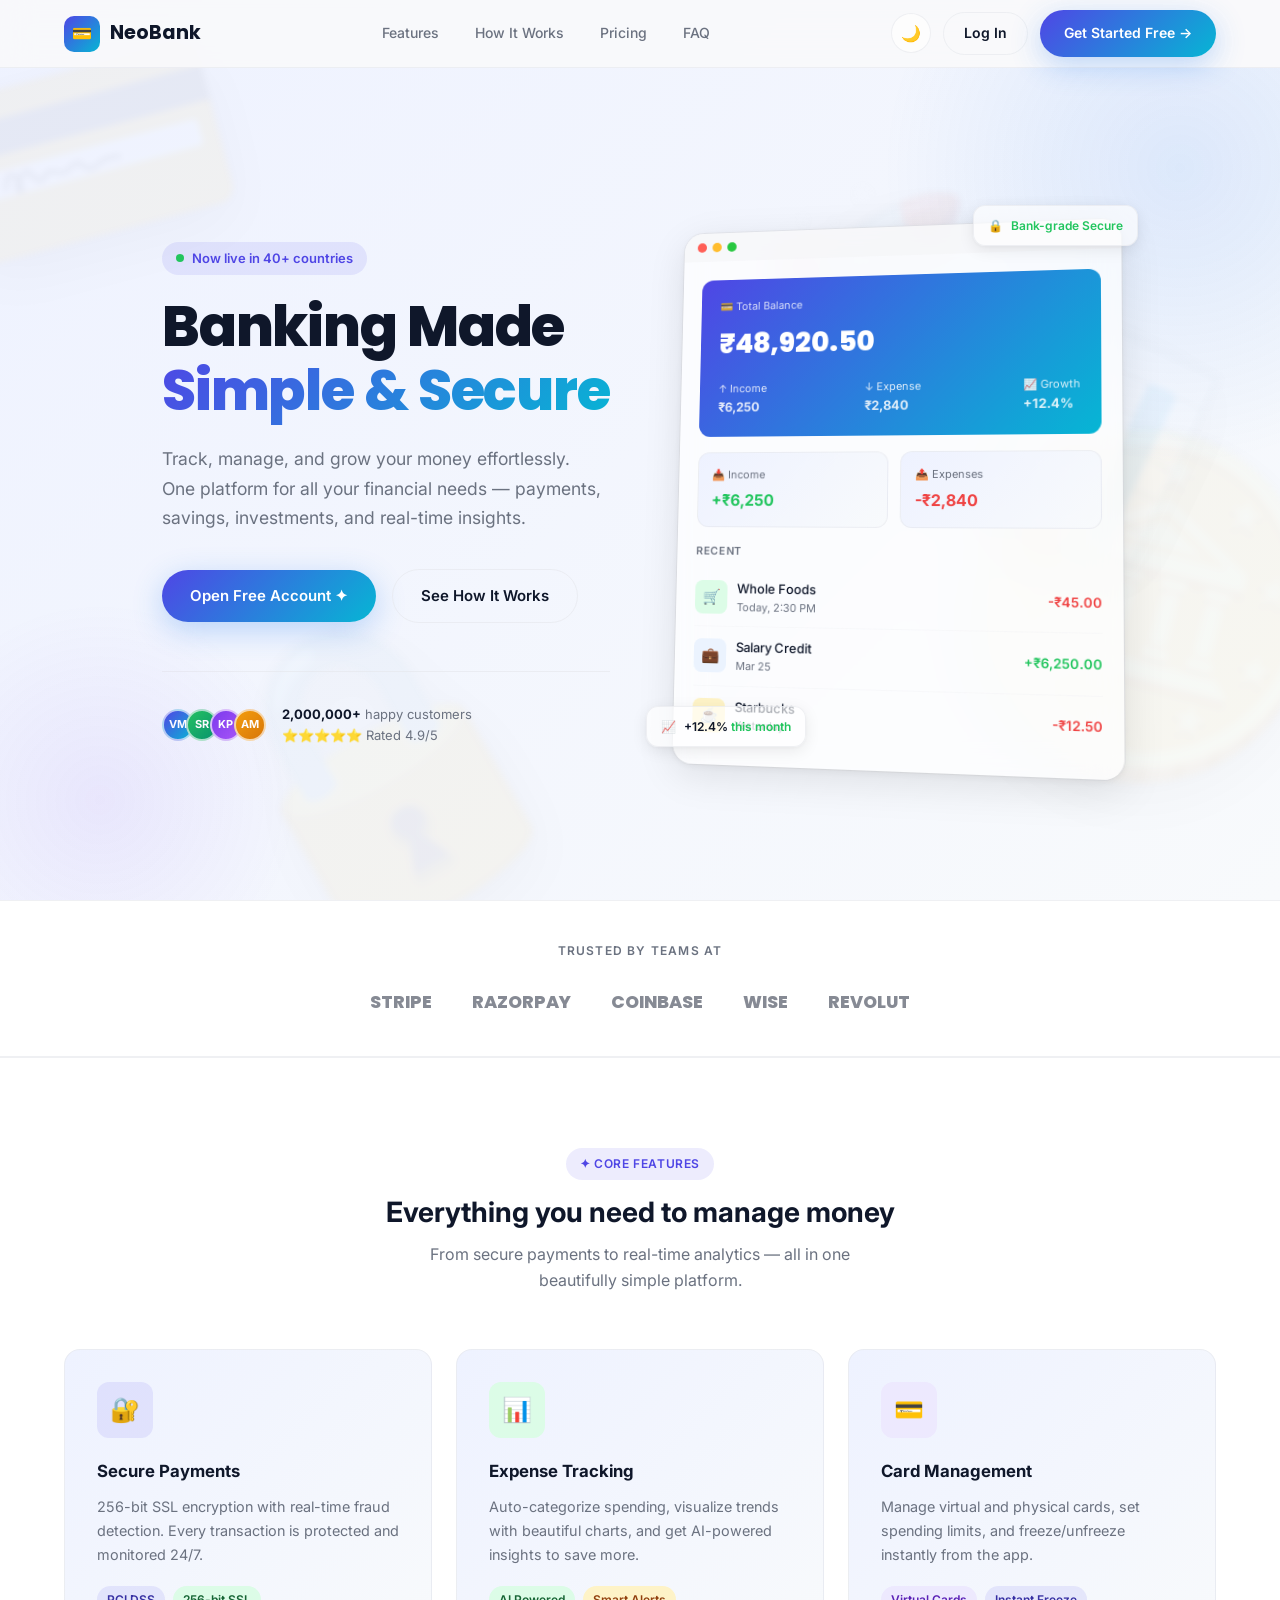
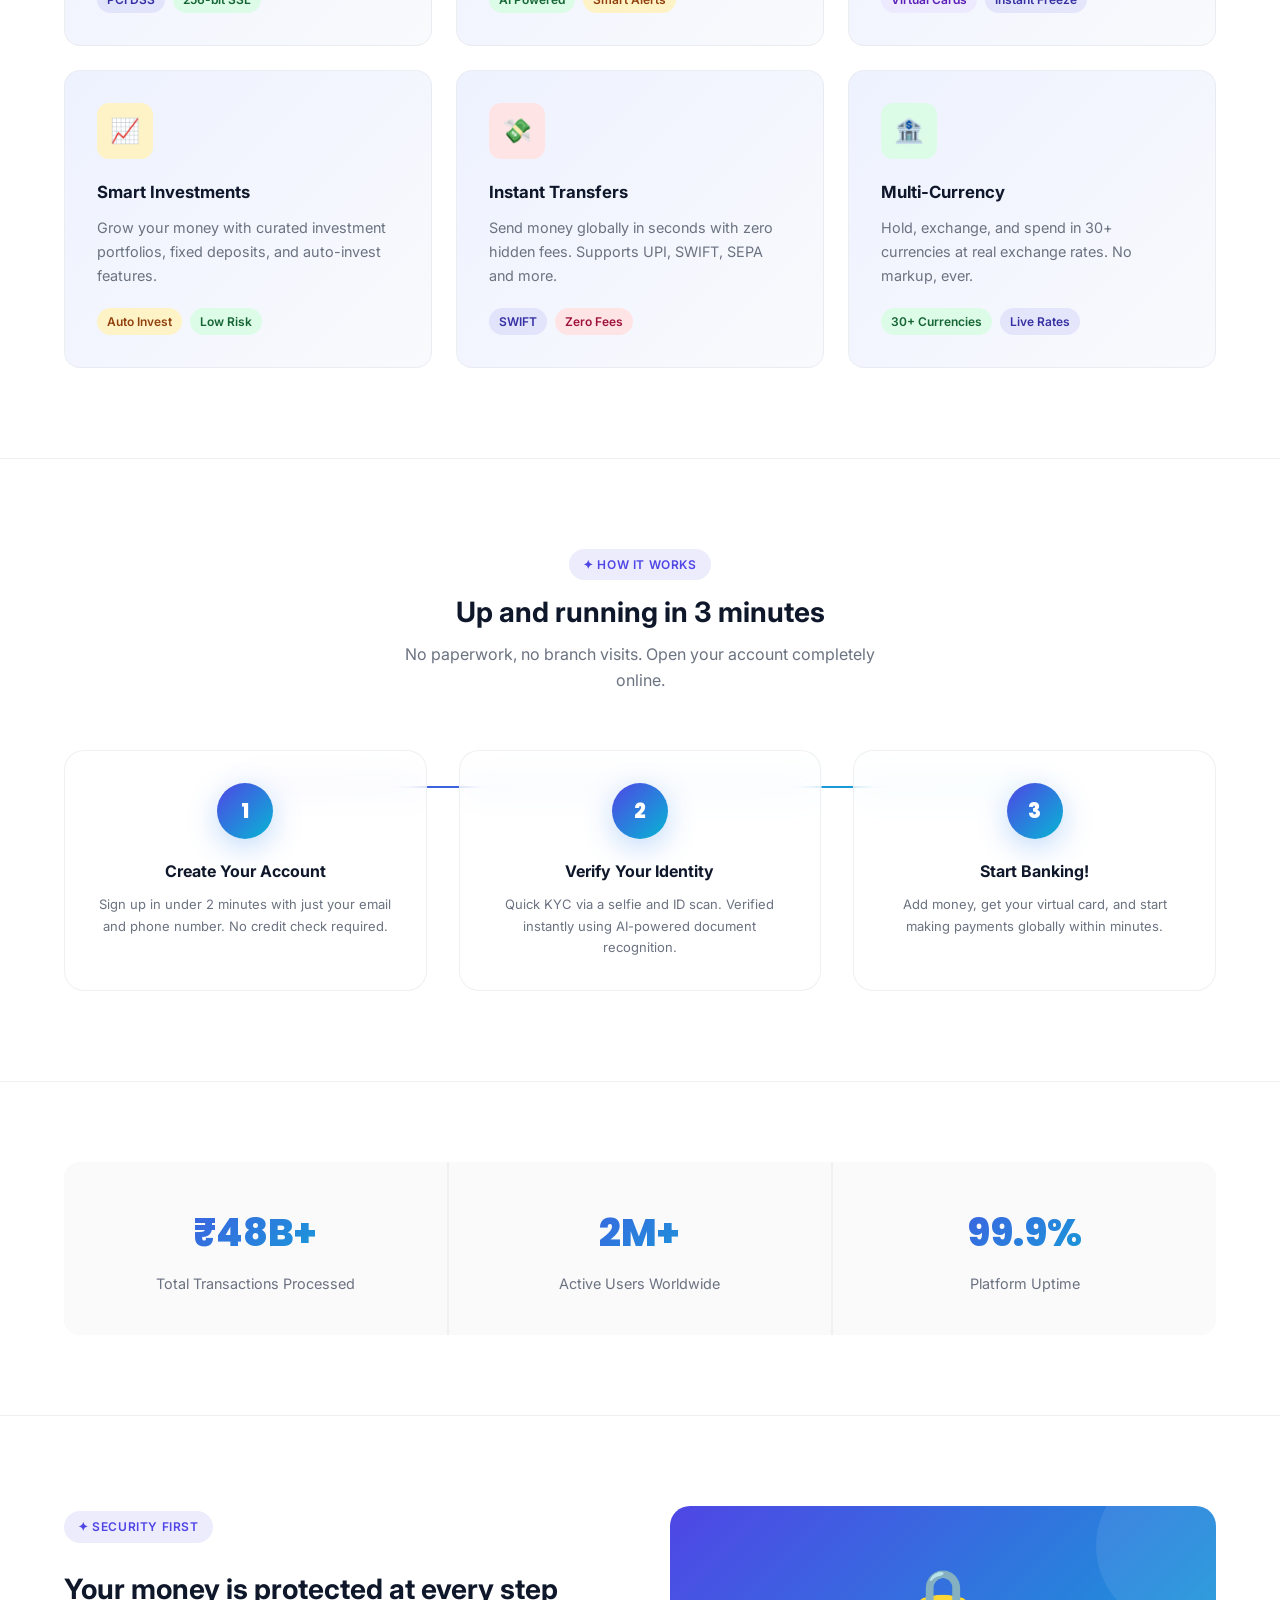
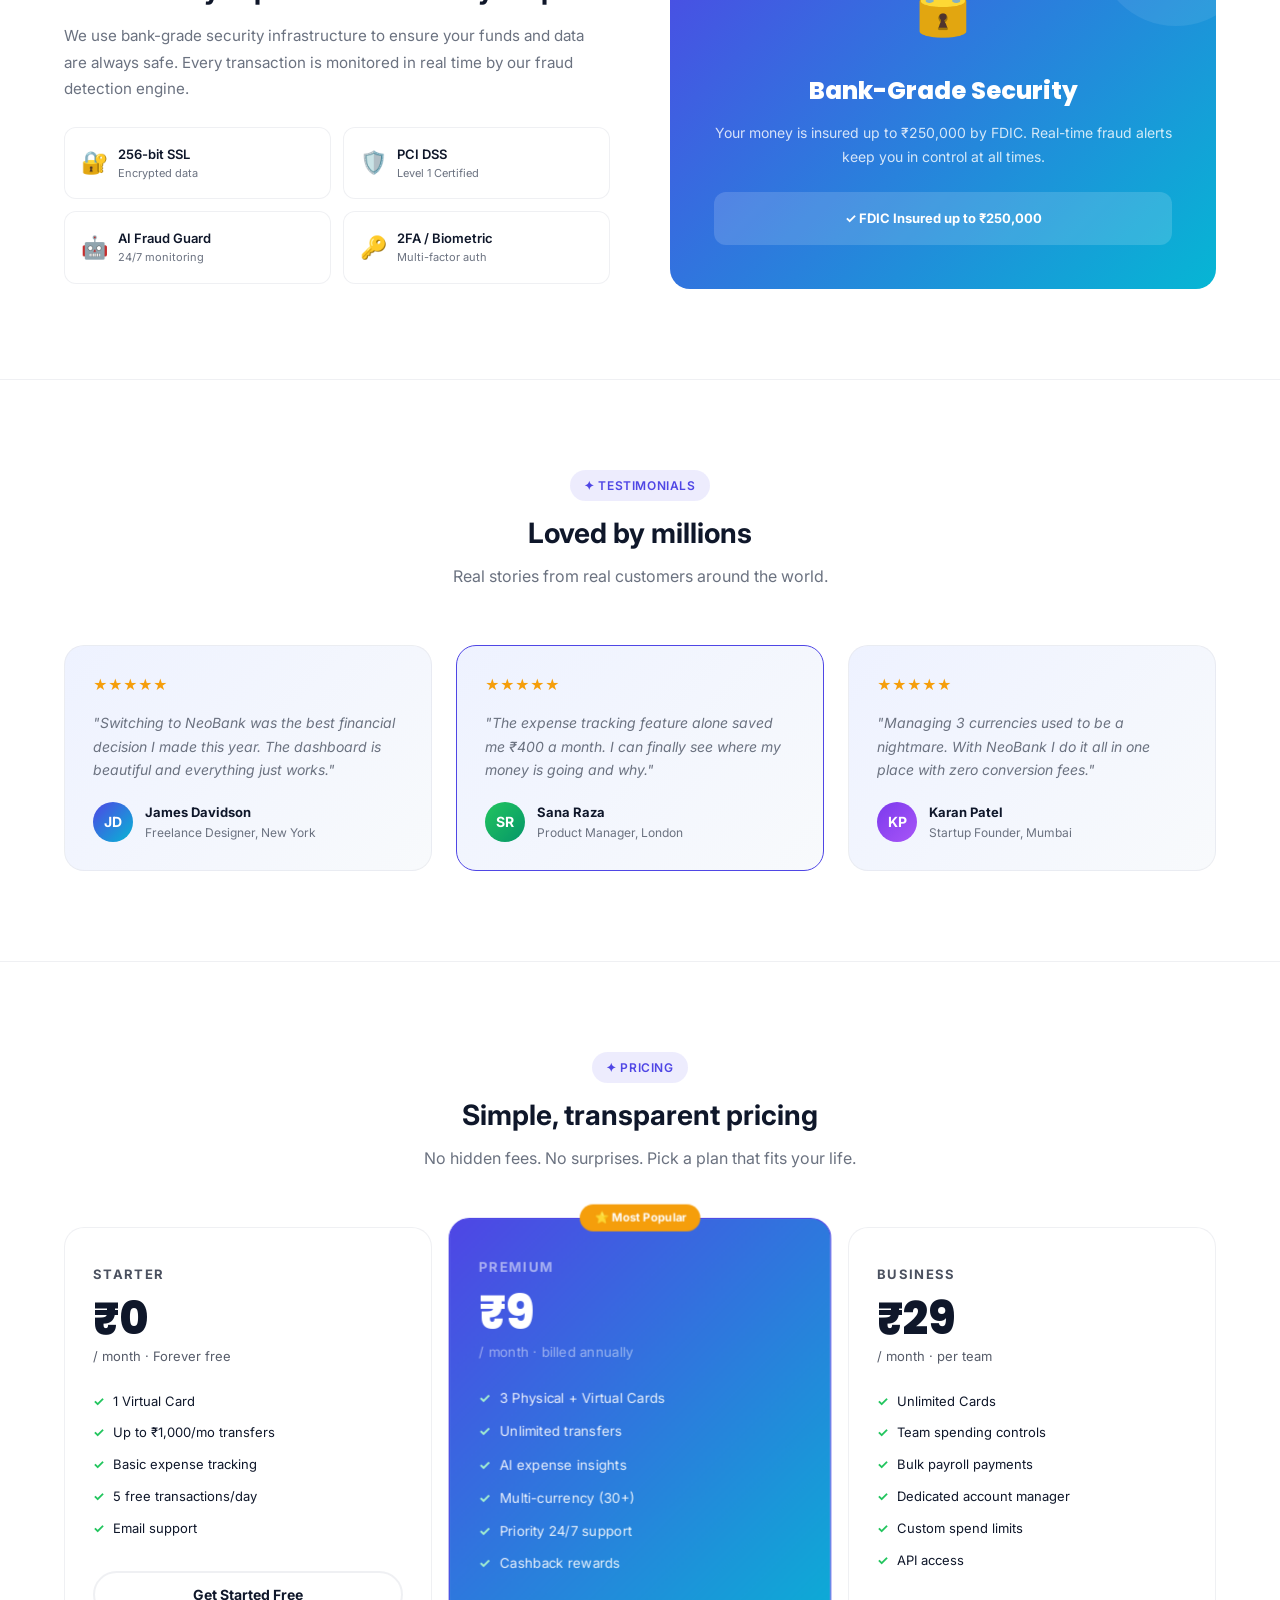
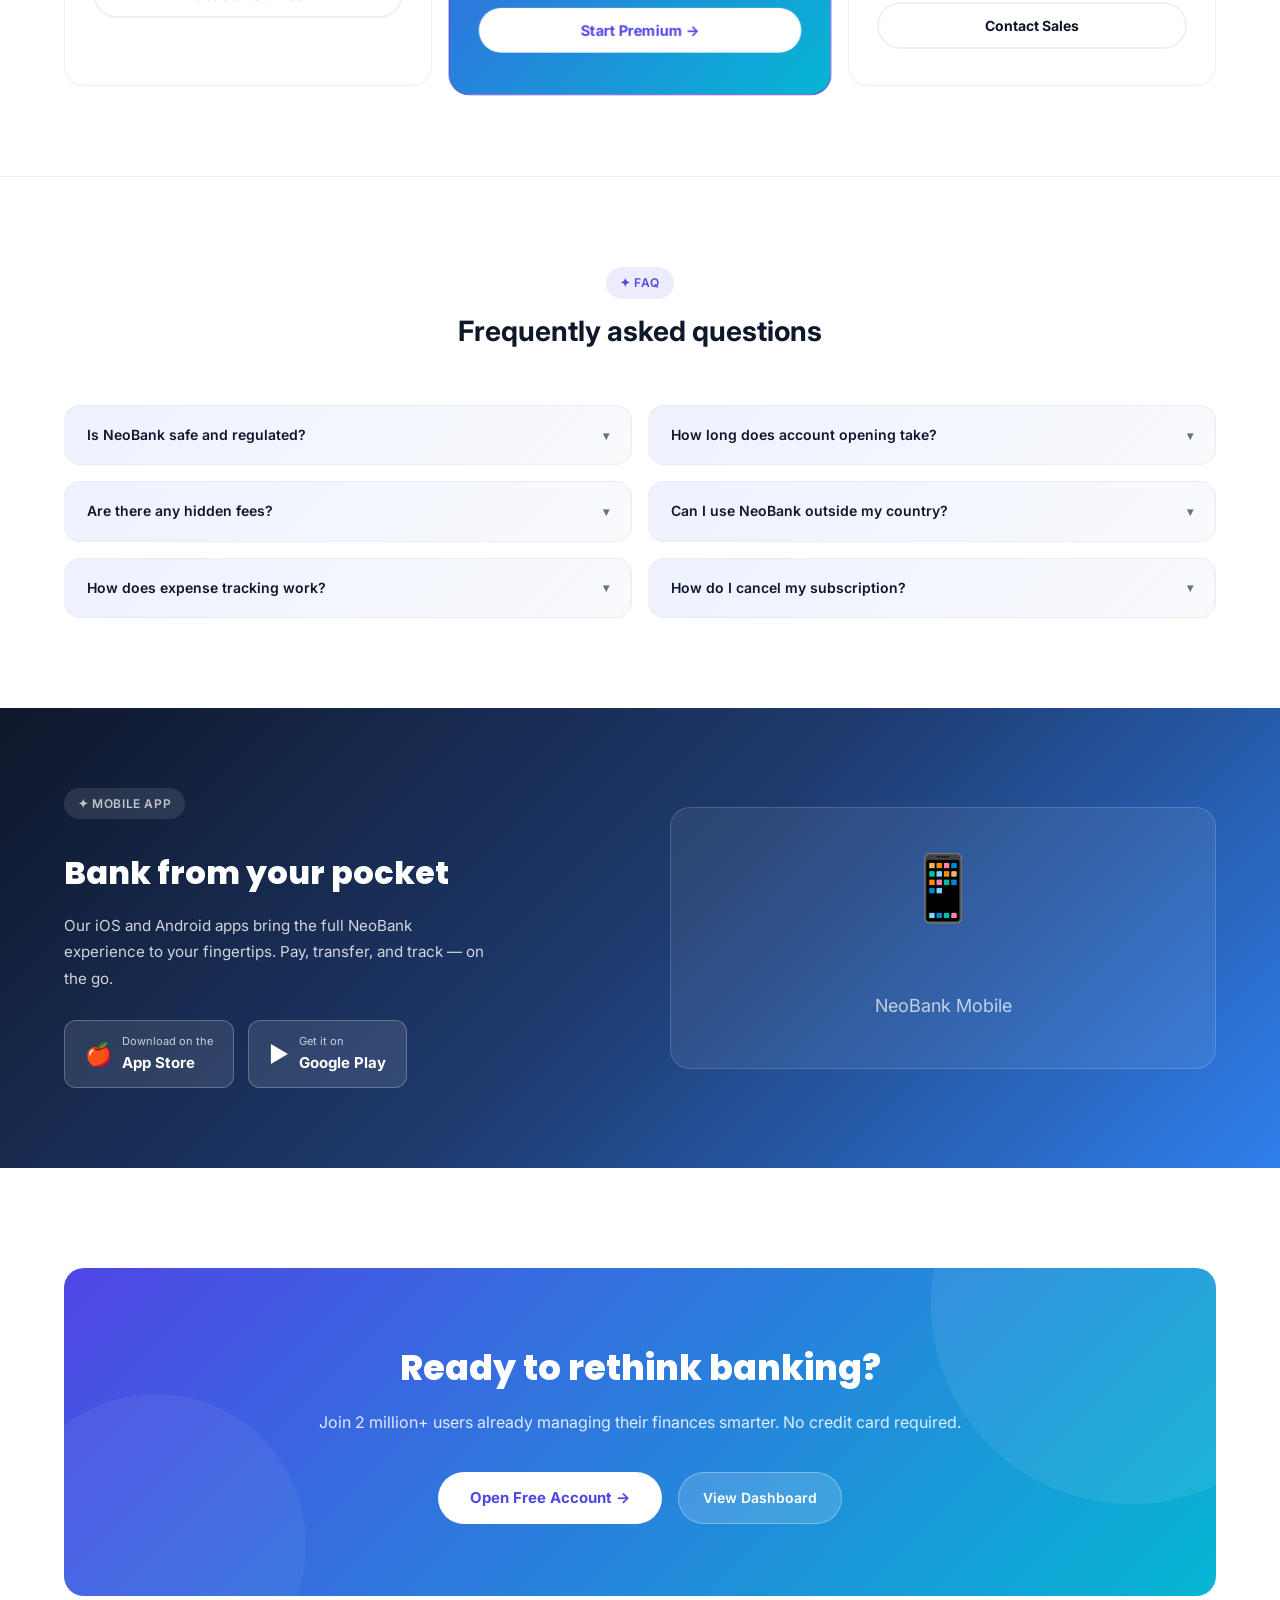
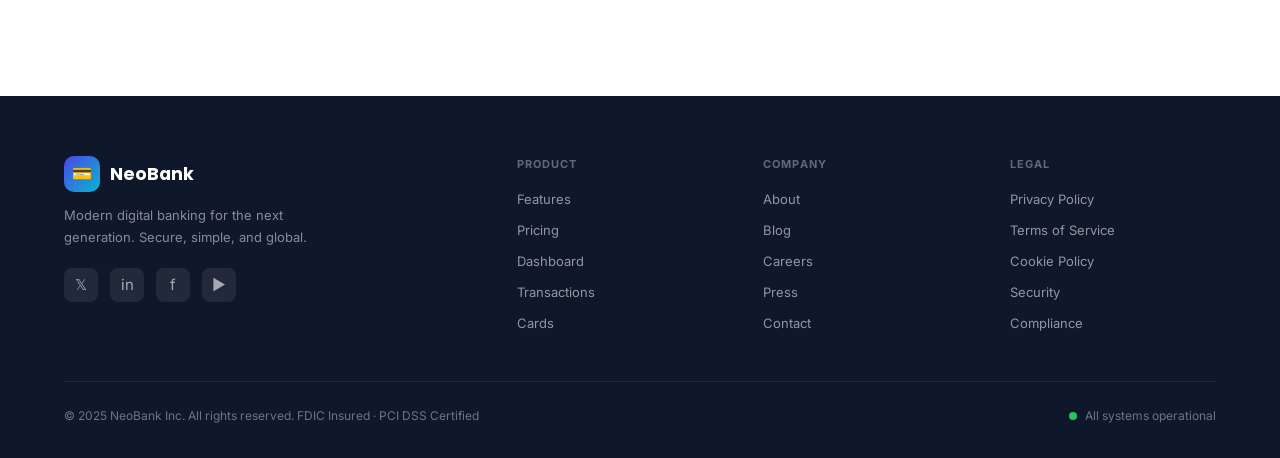
==== index.html @ b19ebed8 "feat: Apply GenZ fintech redesign with Indigo/Cyan theme, glassmorphism, background stickers, and Rs" ====
<!DOCTYPE html>
<html lang="en" data-theme="light">
<head>
  <meta charset="UTF-8"/>
  <meta name="viewport" content="width=device-width, initial-scale=1.0"/>
  <title>NeoBank – Banking Made Simple & Secure</title>
  <meta name="description" content="NeoBank is your modern digital banking platform. Track, manage, and grow your money effortlessly with bank-grade security."/>
  <link rel="stylesheet" href="style.css"/>
  <style>
    /* ===== LANDING-SPECIFIC EXTRAS ===== */

    /* How It Works */
    .how-section { padding: 90px 0; }
    .steps-grid {
      display: grid; grid-template-columns: repeat(3,1fr); gap: 32px;
      position: relative;
    }
    .steps-grid::before {
      content:''; position:absolute; top:36px; left:15%; right:15%;
      height:2px; background: linear-gradient(90deg,var(--primary),var(--purple));
      z-index:0;
    }
    .step-card {
      background:var(--bg-card); border:1.5px solid var(--border);
      border-radius:var(--radius-xl); padding:32px 28px; text-align:center;
      position:relative; z-index:1; transition:var(--transition);
    }
    .step-card:hover { transform:translateY(-6px); box-shadow:var(--shadow-lg); border-color:var(--primary); }
    .step-num {
      width:56px; height:56px; border-radius:50%;
      background:var(--gradient); color:#fff;
      font-family:'Poppins',sans-serif; font-size:1.3rem; font-weight:800;
      display:flex; align-items:center; justify-content:center;
      margin:0 auto 20px; box-shadow:var(--shadow-blue);
    }
    .step-title { font-size:1rem; font-weight:700; margin-bottom:10px; }
    .step-desc  { font-size:13px; color:var(--text-muted); line-height:1.65; }

    /* Testimonials */
    .testimonials { padding:90px 0; background:var(--bg-card); border-top:1px solid var(--border); border-bottom:1px solid var(--border); }
    .testi-grid { display:grid; grid-template-columns:repeat(3,1fr); gap:24px; }
    .testi-card {
      background:var(--bg); border:1.5px solid var(--border); border-radius:var(--radius-xl);
      padding:28px; transition:var(--transition);
    }
    .testi-card:hover { transform:translateY(-4px); box-shadow:var(--shadow-md); border-color:var(--primary); }
    .testi-stars { color:#F59E0B; font-size:14px; margin-bottom:14px; }
    .testi-quote { font-size:14px; line-height:1.7; color:var(--text-muted); margin-bottom:20px; font-style:italic; }
    .testi-author { display:flex; align-items:center; gap:12px; }
    .testi-name  { font-size:13px; font-weight:700; }
    .testi-role  { font-size:12px; color:var(--text-muted); }

    /* Pricing */
    .pricing-section { padding:90px 0; }
    .pricing-grid { display:grid; grid-template-columns:repeat(3,1fr); gap:24px; margin-top:48px; }
    .pricing-card {
      background:var(--bg-card); border:1.5px solid var(--border);
      border-radius:var(--radius-xl); padding:36px 28px;
      transition:var(--transition); position:relative;
    }
    .pricing-card:hover { transform:translateY(-4px); box-shadow:var(--shadow-lg); }
    .pricing-card.popular {
      border-color:var(--primary); background:var(--gradient);
      color:#fff; transform:scale(1.04);
    }
    .pricing-card.popular:hover { transform:scale(1.06) translateY(-4px); }
    .popular-tag {
      position:absolute; top:-14px; left:50%; transform:translateX(-50%);
      background:#F59E0B; color:#fff; font-size:11px; font-weight:700;
      padding:4px 14px; border-radius:99px; white-space:nowrap;
    }
    .plan-name  { font-size:13px; font-weight:700; text-transform:uppercase; letter-spacing:.1em; opacity:.75; margin-bottom:12px; }
    .plan-price {
      font-family:'Poppins',sans-serif; font-size:2.8rem; font-weight:800;
      line-height:1; margin-bottom:4px;
    }
    .plan-period { font-size:13px; opacity:.7; margin-bottom:24px; }
    .plan-features { list-style:none; margin-bottom:32px; display:flex; flex-direction:column; gap:11px; }
    .plan-features li { font-size:13px; display:flex; align-items:center; gap:9px; }
    .plan-features li::before { content:'✓'; font-weight:700; color:var(--green); }
    .pricing-card.popular .plan-features li::before { color:#A7F3D0; }
    .pricing-card.popular .plan-features li { color:rgba(255,255,255,.9); }
    .plan-btn { width:100%; padding:13px; border-radius:var(--radius-full); font-size:14px; font-weight:700; transition:var(--transition); }
    .plan-btn-outline { border:2px solid var(--border); color:var(--text); background:transparent; }
    .plan-btn-outline:hover { border-color:var(--primary); color:var(--primary); background:var(--primary-light); }
    .plan-btn-white { background:#fff; color:var(--primary); border:none; }
    .plan-btn-white:hover { background:#f0f7ff; transform:translateY(-1px); }

    /* FAQ */
    .faq-section { padding:90px 0; background:var(--bg-card); border-top:1px solid var(--border); }
    .faq-grid { display:grid; grid-template-columns:1fr 1fr; gap:16px; margin-top:48px; }
    .faq-item {
      background:var(--bg); border:1.5px solid var(--border);
      border-radius:var(--radius-lg); overflow:hidden; transition:var(--transition);
    }
    .faq-item:hover { border-color:var(--primary); }
    .faq-question {
      padding:18px 22px; font-size:14px; font-weight:600;
      display:flex; justify-content:space-between; align-items:center;
      cursor:pointer; user-select:none;
    }
    .faq-arrow { transition:transform .3s; font-size:12px; color:var(--text-muted); }
    .faq-answer { padding:0 22px; font-size:13px; color:var(--text-muted); line-height:1.7; max-height:0; overflow:hidden; transition:max-height .35s ease, padding .35s ease; }
    .faq-item.open .faq-answer { max-height:200px; padding:0 22px 18px; }
    .faq-item.open .faq-arrow { transform:rotate(180deg); color:var(--primary); }
    .faq-item.open .faq-question { color:var(--primary); }
    .faq-item.open { border-color:var(--primary); background:var(--primary-light); }

    /* Security section */
    .security-section { padding:90px 0; }
    .security-grid { display:grid; grid-template-columns:1fr 1fr; gap:60px; align-items:center; }
    .security-badges { display:grid; grid-template-columns:1fr 1fr; gap:12px; margin-top:24px; }
    .sec-badge {
      background:var(--bg-card); border:1.5px solid var(--border);
      border-radius:var(--radius-md); padding:16px; display:flex;
      align-items:center; gap:10px; transition:var(--transition);
    }
    .sec-badge:hover { border-color:var(--primary); box-shadow:var(--shadow-md); }
    .sec-badge-icon { font-size:22px; }
    .sec-badge-text { font-size:13px; font-weight:600; }
    .sec-badge-sub  { font-size:11px; color:var(--text-muted); }

    /* App download banner */
    .app-section {
      padding:80px 0;
      background:linear-gradient(135deg,#0F172A 0%,#1e3a6e 50%,#2F80ED 100%);
      color:#fff;
    }
    .app-inner { display:grid; grid-template-columns:1fr 1fr; gap:60px; align-items:center; }
    .app-store-btns { display:flex; gap:14px; margin-top:28px; flex-wrap:wrap; }
    .app-store-btn {
      display:flex; align-items:center; gap:10px;
      background:rgba(255,255,255,.1); border:1.5px solid rgba(255,255,255,.25);
      border-radius:var(--radius-md); padding:12px 20px;
      color:#fff; transition:var(--transition); cursor:pointer;
    }
    .app-store-btn:hover { background:rgba(255,255,255,.2); transform:translateY(-2px); }
    .app-store-btn-icon { font-size:22px; }
    .app-store-btn-text { font-size:11px; opacity:.75; }
    .app-store-btn-name { font-size:15px; font-weight:700; display:block; }
    .app-phone-mock {
      background:rgba(255,255,255,.07); border:1px solid rgba(255,255,255,.15);
      border-radius:var(--radius-xl); padding:28px; text-align:center;
      font-size:64px;
    }

    /* Footer */
    .footer {
      background:var(--bg-sidebar); padding:60px 0 32px;
    }
    .footer-grid { display:grid; grid-template-columns:2fr 1fr 1fr 1fr; gap:40px; margin-bottom:48px; }
    .footer-brand-desc { font-size:13px; color:rgba(255,255,255,.5); line-height:1.7; margin-top:12px; max-width:260px; }
    .footer-col-title { font-size:11px; text-transform:uppercase; letter-spacing:.1em; color:rgba(255,255,255,.35); font-weight:700; margin-bottom:16px; }
    .footer-links { display:flex; flex-direction:column; gap:10px; }
    .footer-link { font-size:13px; color:rgba(255,255,255,.55); transition:var(--transition); }
    .footer-link:hover { color:#fff; }
    .footer-bottom {
      display:flex; justify-content:space-between; align-items:center;
      padding-top:24px; border-top:1px solid rgba(255,255,255,.08);
      font-size:12px; color:rgba(255,255,255,.4); flex-wrap:wrap; gap:12px;
    }
    .footer-socials { display:flex; gap:12px; }
    .social-btn {
      width:34px; height:34px; border-radius:var(--radius-sm);
      background:rgba(255,255,255,.08); color:rgba(255,255,255,.6);
      display:flex; align-items:center; justify-content:center; font-size:15px;
      transition:var(--transition); cursor:pointer;
    }
    .social-btn:hover { background:rgba(255,255,255,.18); color:#fff; }
  </style>
</head>
<body>

  <!-- Background Enhancements -->
  <div class="bg-stickers">
    <div class="sticker sticker-1">💳</div>
    <div class="sticker sticker-2">🪙</div>
    <div class="sticker sticker-3">📊</div>
    <div class="sticker sticker-4">🔒</div>
    <div class="sticker sticker-5">🚀</div>
  </div>


<!-- ===== NAVBAR ===== -->
<nav class="navbar" id="navbar">
  <div class="container navbar-inner">
    <a href="index.html" class="navbar-logo">
      <div class="logo-icon">💳</div>
      <div>NeoBank</div>
    </a>
    <div class="navbar-links">
      <a href="#features"     class="navbar-link">Features</a>
      <a href="#how-it-works" class="navbar-link">How It Works</a>
      <a href="#pricing"      class="navbar-link">Pricing</a>
      <a href="#faq"          class="navbar-link">FAQ</a>
    </div>
    <div class="navbar-actions">
      <button class="theme-toggle" id="themeToggle" aria-label="Toggle dark mode">🌙</button>
      <a href="dashboard.html" class="btn btn-outline" style="border-radius:var(--radius-full);font-size:14px;padding:9px 20px;">Log In</a>
      <a href="dashboard.html" class="btn btn-primary">Get Started Free →</a>
    </div>
  </div>
</nav>

<main class="landing-main">

  <!-- ===== HERO ===== -->
  <section class="hero">
    <div class="container">
      <div class="hero-grid">
        <div class="hero-content animate-in">
          <div class="hero-eyebrow"><span class="live-dot"></span>Now live in 40+ countries</div>
          <h1 class="heading-xl hero-title">
            Banking Made<br><span class="gradient-text">Simple & Secure</span>
          </h1>
          <p class="hero-sub">Track, manage, and grow your money effortlessly. One platform for all your financial needs — payments, savings, investments, and real-time insights.</p>
          <div class="hero-actions">
            <a href="dashboard.html" class="btn btn-primary" style="font-size:15px;padding:14px 28px;">Open Free Account ✦</a>
            <a href="#how-it-works" class="btn btn-outline" style="font-size:15px;padding:14px 28px;">See How It Works</a>
          </div>
          <div class="hero-trust">
            <div class="hero-trust-avatars">
              <div class="avatar">VM</div>
              <div class="avatar" style="background:linear-gradient(135deg,#22C55E,#059669)">SR</div>
              <div class="avatar" style="background:linear-gradient(135deg,#7C3AED,#A855F7)">KP</div>
              <div class="avatar" style="background:linear-gradient(135deg,#F59E0B,#D97706)">AM</div>
            </div>
            <div class="hero-trust-text">
              <strong>2,000,000+</strong> happy customers<br>⭐⭐⭐⭐⭐ Rated 4.9/5
            </div>
          </div>
        </div>

        <div class="hero-mockup animate-in-delay-1">
          <div class="mockup-window">
            <div class="mockup-topbar">
              <div class="mockup-dot" style="background:#FF5F57"></div>
              <div class="mockup-dot" style="background:#FFBD2E"></div>
              <div class="mockup-dot" style="background:#28C840"></div>
            </div>
            <div class="mockup-body">
              <div class="mini-balance-card">
                <div class="mini-balance-label">💳 Total Balance</div>
                <div class="mini-balance-amount">₹48,920.50</div>
                <div class="mini-balance-row">
                  <div class="mini-balance-stat">↑ Income<br><strong>₹6,250</strong></div>
                  <div class="mini-balance-stat">↓ Expense<br><strong>₹2,840</strong></div>
                  <div class="mini-balance-stat">📈 Growth<br><strong>+12.4%</strong></div>
                </div>
              </div>
              <div class="mini-stats">
                <div class="mini-stat-card"><div class="mini-stat-label">📥 Income</div><div class="mini-stat-value green">+₹6,250</div></div>
                <div class="mini-stat-card"><div class="mini-stat-label">📤 Expenses</div><div class="mini-stat-value red">-₹2,840</div></div>
              </div>
              <div style="font-size:11px;font-weight:600;color:var(--text-muted);margin-bottom:8px;text-transform:uppercase;letter-spacing:.06em">Recent</div>
              <div class="mini-txn">
                <div class="mini-txn-left"><div class="mini-txn-icon" style="background:#DCFCE7">🛒</div><div><div class="mini-txn-name">Whole Foods</div><div class="mini-txn-date">Today, 2:30 PM</div></div></div>
                <div class="mini-txn-amount" style="color:var(--red)">-₹45.00</div>
              </div>
              <div class="mini-txn">
                <div class="mini-txn-left"><div class="mini-txn-icon" style="background:#EBF3FE">💼</div><div><div class="mini-txn-name">Salary Credit</div><div class="mini-txn-date">Mar 25</div></div></div>
                <div class="mini-txn-amount" style="color:var(--green)">+₹6,250.00</div>
              </div>
              <div class="mini-txn">
                <div class="mini-txn-left"><div class="mini-txn-icon" style="background:#FEF3C7">☕</div><div><div class="mini-txn-name">Starbucks</div><div class="mini-txn-date">Yesterday</div></div></div>
                <div class="mini-txn-amount" style="color:var(--red)">-₹12.50</div>
              </div>
            </div>
          </div>
          <div style="position:absolute;top:-16px;right:-20px;background:var(--bg-card);border-radius:12px;padding:10px 14px;box-shadow:var(--shadow-md);border:1px solid var(--border);font-size:12px;font-weight:600;display:flex;align-items:center;gap:8px;animation:fadeInUp .5s .4s ease both;opacity:0">🔒 <span style="color:var(--green)">Bank-grade Secure</span></div>
          <div style="position:absolute;bottom:20px;left:-24px;background:var(--bg-card);border-radius:12px;padding:10px 14px;box-shadow:var(--shadow-md);border:1px solid var(--border);font-size:12px;font-weight:600;display:flex;align-items:center;gap:8px;animation:fadeInUp .5s .6s ease both;opacity:0">📈 <span>+12.4% <span style="color:var(--green)">this month</span></span></div>
        </div>
      </div>
    </div>
  </section>

  <!-- ===== LOGOS / TRUSTED BY ===== -->
  <section style="padding:40px 0;border-top:1px solid var(--border);border-bottom:1px solid var(--border);background:var(--bg-card)">
    <div class="container">
      <p style="text-align:center;font-size:12px;text-transform:uppercase;letter-spacing:.1em;color:var(--text-muted);font-weight:600;margin-bottom:28px">Trusted by teams at</p>
      <div style="display:flex;justify-content:center;align-items:center;gap:40px;flex-wrap:wrap;opacity:.5">
        <div style="font-family:'Poppins',sans-serif;font-weight:800;font-size:1.1rem">STRIPE</div>
        <div style="font-family:'Poppins',sans-serif;font-weight:800;font-size:1.1rem">RAZORPAY</div>
        <div style="font-family:'Poppins',sans-serif;font-weight:800;font-size:1.1rem">COINBASE</div>
        <div style="font-family:'Poppins',sans-serif;font-weight:800;font-size:1.1rem">WISE</div>
        <div style="font-family:'Poppins',sans-serif;font-weight:800;font-size:1.1rem">REVOLUT</div>
      </div>
    </div>
  </section>

  <!-- ===== FEATURES ===== -->
  <section class="features" id="features">
    <div class="container">
      <div class="section-header">
        <div class="section-tag">✦ Core Features</div>
        <h2 class="heading-lg section-title">Everything you need to manage money</h2>
        <p class="section-sub">From secure payments to real-time analytics — all in one beautifully simple platform.</p>
      </div>
      <div class="features-grid">
        <div class="feature-card">
          <div class="feature-icon" style="background:var(--primary-light)">🔐</div>
          <h3 class="feature-title">Secure Payments</h3>
          <p class="feature-desc">256-bit SSL encryption with real-time fraud detection. Every transaction is protected and monitored 24/7.</p>
          <div style="margin-top:20px;display:flex;gap:8px"><span class="badge badge-blue">PCI DSS</span><span class="badge badge-green">256-bit SSL</span></div>
        </div>
        <div class="feature-card">
          <div class="feature-icon" style="background:#DCFCE7">📊</div>
          <h3 class="feature-title">Expense Tracking</h3>
          <p class="feature-desc">Auto-categorize spending, visualize trends with beautiful charts, and get AI-powered insights to save more.</p>
          <div style="margin-top:20px;display:flex;gap:8px"><span class="badge badge-green">AI Powered</span><span class="badge" style="background:#FEF3C7;color:#92400E">Smart Alerts</span></div>
        </div>
        <div class="feature-card">
          <div class="feature-icon" style="background:#EDE9FE">💳</div>
          <h3 class="feature-title">Card Management</h3>
          <p class="feature-desc">Manage virtual and physical cards, set spending limits, and freeze/unfreeze instantly from the app.</p>
          <div style="margin-top:20px;display:flex;gap:8px"><span class="badge" style="background:#EDE9FE;color:#5B21B6">Virtual Cards</span><span class="badge badge-blue">Instant Freeze</span></div>
        </div>
        <div class="feature-card">
          <div class="feature-icon" style="background:#FEF3C7">📈</div>
          <h3 class="feature-title">Smart Investments</h3>
          <p class="feature-desc">Grow your money with curated investment portfolios, fixed deposits, and auto-invest features.</p>
          <div style="margin-top:20px;display:flex;gap:8px"><span class="badge" style="background:#FEF3C7;color:#92400E">Auto Invest</span><span class="badge badge-green">Low Risk</span></div>
        </div>
        <div class="feature-card">
          <div class="feature-icon" style="background:#FFE4E6">💸</div>
          <h3 class="feature-title">Instant Transfers</h3>
          <p class="feature-desc">Send money globally in seconds with zero hidden fees. Supports UPI, SWIFT, SEPA and more.</p>
          <div style="margin-top:20px;display:flex;gap:8px"><span class="badge badge-blue">SWIFT</span><span class="badge" style="background:#FFE4E6;color:#9F1239">Zero Fees</span></div>
        </div>
        <div class="feature-card">
          <div class="feature-icon" style="background:#DCFCE7">🏦</div>
          <h3 class="feature-title">Multi-Currency</h3>
          <p class="feature-desc">Hold, exchange, and spend in 30+ currencies at real exchange rates. No markup, ever.</p>
          <div style="margin-top:20px;display:flex;gap:8px"><span class="badge badge-green">30+ Currencies</span><span class="badge badge-blue">Live Rates</span></div>
        </div>
      </div>
    </div>
  </section>

  <!-- ===== HOW IT WORKS ===== -->
  <section class="how-section" id="how-it-works">
    <div class="container">
      <div class="section-header">
        <div class="section-tag">✦ How It Works</div>
        <h2 class="heading-lg section-title">Up and running in 3 minutes</h2>
        <p class="section-sub">No paperwork, no branch visits. Open your account completely online.</p>
      </div>
      <div class="steps-grid">
        <div class="step-card">
          <div class="step-num">1</div>
          <div class="step-title">Create Your Account</div>
          <p class="step-desc">Sign up in under 2 minutes with just your email and phone number. No credit check required.</p>
        </div>
        <div class="step-card">
          <div class="step-num">2</div>
          <div class="step-title">Verify Your Identity</div>
          <p class="step-desc">Quick KYC via a selfie and ID scan. Verified instantly using AI-powered document recognition.</p>
        </div>
        <div class="step-card">
          <div class="step-num">3</div>
          <div class="step-title">Start Banking!</div>
          <p class="step-desc">Add money, get your virtual card, and start making payments globally within minutes.</p>
        </div>
      </div>
    </div>
  </section>

  <!-- ===== STATS ===== -->
  <section class="stats-section" id="stats" style="background:var(--bg-card);padding:80px 0;border-top:1px solid var(--border);border-bottom:1px solid var(--border)">
    <div class="container">
      <div class="stats-grid">
        <div class="stat-item"><div class="stat-value gradient-text">₹48B+</div><div class="stat-label">Total Transactions Processed</div></div>
        <div class="stat-item"><div class="stat-value gradient-text">2M+</div><div class="stat-label">Active Users Worldwide</div></div>
        <div class="stat-item"><div class="stat-value gradient-text">99.9%</div><div class="stat-label">Platform Uptime</div></div>
      </div>
    </div>
  </section>

  <!-- ===== SECURITY ===== -->
  <section class="security-section">
    <div class="container">
      <div class="security-grid">
        <div>
          <div class="section-tag">✦ Security First</div>
          <h2 class="heading-lg" style="margin-top:14px;margin-bottom:16px">Your money is protected at every step</h2>
          <p style="color:var(--text-muted);font-size:.95rem;line-height:1.75;margin-bottom:8px">We use bank-grade security infrastructure to ensure your funds and data are always safe. Every transaction is monitored in real time by our fraud detection engine.</p>
          <div class="security-badges">
            <div class="sec-badge"><div class="sec-badge-icon">🔐</div><div><div class="sec-badge-text">256-bit SSL</div><div class="sec-badge-sub">Encrypted data</div></div></div>
            <div class="sec-badge"><div class="sec-badge-icon">🛡️</div><div><div class="sec-badge-text">PCI DSS</div><div class="sec-badge-sub">Level 1 Certified</div></div></div>
            <div class="sec-badge"><div class="sec-badge-icon">🤖</div><div><div class="sec-badge-text">AI Fraud Guard</div><div class="sec-badge-sub">24/7 monitoring</div></div></div>
            <div class="sec-badge"><div class="sec-badge-icon">🔑</div><div><div class="sec-badge-text">2FA / Biometric</div><div class="sec-badge-sub">Multi-factor auth</div></div></div>
          </div>
        </div>
        <div style="background:var(--gradient);border-radius:var(--radius-xl);padding:44px;color:#fff;text-align:center;position:relative;overflow:hidden">
          <div style="position:absolute;top:-40px;right:-40px;width:160px;height:160px;background:rgba(255,255,255,.08);border-radius:50%"></div>
          <div style="font-size:64px;margin-bottom:20px">🔒</div>
          <div style="font-family:'Poppins',sans-serif;font-size:1.5rem;font-weight:800;margin-bottom:10px">Bank-Grade Security</div>
          <p style="opacity:.8;font-size:14px;line-height:1.7">Your money is insured up to ₹250,000 by FDIC. Real-time fraud alerts keep you in control at all times.</p>
          <div style="margin-top:24px;background:rgba(255,255,255,.15);border-radius:var(--radius-md);padding:16px;font-size:13px">
            <strong>✓ FDIC Insured up to ₹250,000</strong>
          </div>
        </div>
      </div>
    </div>
  </section>

  <!-- ===== TESTIMONIALS ===== -->
  <section class="testimonials">
    <div class="container">
      <div class="section-header">
        <div class="section-tag">✦ Testimonials</div>
        <h2 class="heading-lg section-title">Loved by millions</h2>
        <p class="section-sub">Real stories from real customers around the world.</p>
      </div>
      <div class="testi-grid">
        <div class="testi-card">
          <div class="testi-stars">★★★★★</div>
          <p class="testi-quote">"Switching to NeoBank was the best financial decision I made this year. The dashboard is beautiful and everything just works."</p>
          <div class="testi-author">
            <div class="avatar" style="width:40px;height:40px">JD</div>
            <div><div class="testi-name">James Davidson</div><div class="testi-role">Freelance Designer, New York</div></div>
          </div>
        </div>
        <div class="testi-card" style="border-color:var(--primary)">
          <div class="testi-stars">★★★★★</div>
          <p class="testi-quote">"The expense tracking feature alone saved me ₹400 a month. I can finally see where my money is going and why."</p>
          <div class="testi-author">
            <div class="avatar" style="width:40px;height:40px;background:linear-gradient(135deg,#22C55E,#059669)">SR</div>
            <div><div class="testi-name">Sana Raza</div><div class="testi-role">Product Manager, London</div></div>
          </div>
        </div>
        <div class="testi-card">
          <div class="testi-stars">★★★★★</div>
          <p class="testi-quote">"Managing 3 currencies used to be a nightmare. With NeoBank I do it all in one place with zero conversion fees."</p>
          <div class="testi-author">
            <div class="avatar" style="width:40px;height:40px;background:linear-gradient(135deg,#7C3AED,#A855F7)">KP</div>
            <div><div class="testi-name">Karan Patel</div><div class="testi-role">Startup Founder, Mumbai</div></div>
          </div>
        </div>
      </div>
    </div>
  </section>

  <!-- ===== PRICING ===== -->
  <section class="pricing-section" id="pricing">
    <div class="container">
      <div class="section-header">
        <div class="section-tag">✦ Pricing</div>
        <h2 class="heading-lg section-title">Simple, transparent pricing</h2>
        <p class="section-sub">No hidden fees. No surprises. Pick a plan that fits your life.</p>
      </div>
      <div class="pricing-grid">
        <!-- Free -->
        <div class="pricing-card">
          <div class="plan-name">Starter</div>
          <div class="plan-price">₹0</div>
          <div class="plan-period">/ month · Forever free</div>
          <ul class="plan-features">
            <li>1 Virtual Card</li>
            <li>Up to ₹1,000/mo transfers</li>
            <li>Basic expense tracking</li>
            <li>5 free transactions/day</li>
            <li>Email support</li>
          </ul>
          <button class="plan-btn plan-btn-outline" onclick="location.href='dashboard.html'">Get Started Free</button>
        </div>
        <!-- Popular -->
        <div class="pricing-card popular">
          <div class="popular-tag">⭐ Most Popular</div>
          <div class="plan-name" style="color:rgba(255,255,255,.7)">Premium</div>
          <div class="plan-price">₹9</div>
          <div class="plan-period" style="color:rgba(255,255,255,.7)">/ month · billed annually</div>
          <ul class="plan-features">
            <li>3 Physical + Virtual Cards</li>
            <li>Unlimited transfers</li>
            <li>AI expense insights</li>
            <li>Multi-currency (30+)</li>
            <li>Priority 24/7 support</li>
            <li>Cashback rewards</li>
          </ul>
          <button class="plan-btn plan-btn-white" onclick="location.href='dashboard.html'">Start Premium →</button>
        </div>
        <!-- Business -->
        <div class="pricing-card">
          <div class="plan-name">Business</div>
          <div class="plan-price">₹29</div>
          <div class="plan-period">/ month · per team</div>
          <ul class="plan-features">
            <li>Unlimited Cards</li>
            <li>Team spending controls</li>
            <li>Bulk payroll payments</li>
            <li>Dedicated account manager</li>
            <li>Custom spend limits</li>
            <li>API access</li>
          </ul>
          <button class="plan-btn plan-btn-outline" onclick="location.href='dashboard.html'">Contact Sales</button>
        </div>
      </div>
    </div>
  </section>

  <!-- ===== FAQ ===== -->
  <section class="faq-section" id="faq">
    <div class="container">
      <div class="section-header">
        <div class="section-tag">✦ FAQ</div>
        <h2 class="heading-lg section-title">Frequently asked questions</h2>
      </div>
      <div class="faq-grid">
        <div class="faq-item">
          <div class="faq-question">Is NeoBank safe and regulated? <span class="faq-arrow">▾</span></div>
          <div class="faq-answer">Yes. NeoBank is FDIC insured up to ₹250,000, PCI DSS Level 1 certified, and regulated by financial authorities in all operating countries.</div>
        </div>
        <div class="faq-item">
          <div class="faq-question">How long does account opening take? <span class="faq-arrow">▾</span></div>
          <div class="faq-answer">Most accounts are verified and opened within 2–3 minutes through our AI-powered KYC process. No branch visit required.</div>
        </div>
        <div class="faq-item">
          <div class="faq-question">Are there any hidden fees? <span class="faq-arrow">▾</span></div>
          <div class="faq-answer">Never. Our pricing is 100% transparent. What you see is what you pay. International transfers use the real exchange rate with no markup.</div>
        </div>
        <div class="faq-item">
          <div class="faq-question">Can I use NeoBank outside my country? <span class="faq-arrow">▾</span></div>
          <div class="faq-answer">Absolutely! NeoBank works in 40+ countries. You can hold and spend in 30+ currencies with your physical or virtual card anywhere in the world.</div>
        </div>
        <div class="faq-item">
          <div class="faq-question">How does expense tracking work? <span class="faq-arrow">▾</span></div>
          <div class="faq-answer">Every transaction is automatically categorized using AI. You get a real-time breakdown of spending by category, merchant, and time period.</div>
        </div>
        <div class="faq-item">
          <div class="faq-question">How do I cancel my subscription? <span class="faq-arrow">▾</span></div>
          <div class="faq-answer">You can cancel anytime from your account settings with one click. No cancellation fees, no questions asked. Your free account remains active.</div>
        </div>
      </div>
    </div>
  </section>

  <!-- ===== APP DOWNLOAD ===== -->
  <section class="app-section">
    <div class="container">
      <div class="app-inner">
        <div>
          <div class="section-tag" style="color:rgba(255,255,255,.7);background:rgba(255,255,255,.1)">✦ Mobile App</div>
          <h2 style="font-family:'Poppins',sans-serif;font-size:2rem;font-weight:800;margin-top:14px;margin-bottom:14px">Bank from your pocket</h2>
          <p style="opacity:.8;font-size:.95rem;line-height:1.75;max-width:420px">Our iOS and Android apps bring the full NeoBank experience to your fingertips. Pay, transfer, and track — on the go.</p>
          <div class="app-store-btns">
            <div class="app-store-btn">
              <div class="app-store-btn-icon">🍎</div>
              <div><div class="app-store-btn-text">Download on the</div><span class="app-store-btn-name">App Store</span></div>
            </div>
            <div class="app-store-btn">
              <div class="app-store-btn-icon">▶️</div>
              <div><div class="app-store-btn-text">Get it on</div><span class="app-store-btn-name">Google Play</span></div>
            </div>
          </div>
        </div>
        <div class="app-phone-mock">📱<br><span style="font-size:18px;opacity:.7">NeoBank Mobile</span></div>
      </div>
    </div>
  </section>

  <!-- ===== CTA ===== -->
  <section class="cta-section" id="cta">
    <div class="container">
      <div class="cta-box">
        <div class="cta-title" style="position:relative;z-index:1">Ready to rethink banking?</div>
        <p class="cta-sub" style="position:relative;z-index:1">Join 2 million+ users already managing their finances smarter. No credit card required.</p>
        <div style="display:flex;gap:16px;justify-content:center;position:relative;z-index:1;flex-wrap:wrap">
          <a href="dashboard.html" class="btn-white">Open Free Account →</a>
          <a href="dashboard.html" class="btn" style="background:rgba(255,255,255,.15);color:#fff;border:1.5px solid rgba(255,255,255,.3)">View Dashboard</a>
        </div>
      </div>
    </div>
  </section>

</main>

<!-- ===== FOOTER ===== -->
<footer class="footer">
  <div class="container">
    <div class="footer-grid">
      <div>
        <div style="display:flex;align-items:center;gap:10px">
          <div class="logo-icon">💳</div>
          <span style="color:#fff;font-family:'Poppins',sans-serif;font-weight:700;font-size:1.1rem">NeoBank</span>
        </div>
        <p class="footer-brand-desc">Modern digital banking for the next generation. Secure, simple, and global.</p>
        <div class="footer-socials" style="margin-top:20px">
          <div class="social-btn">𝕏</div>
          <div class="social-btn">in</div>
          <div class="social-btn">f</div>
          <div class="social-btn">▶</div>
        </div>
      </div>
      <div>
        <div class="footer-col-title">Product</div>
        <div class="footer-links">
          <a href="#features"     class="footer-link">Features</a>
          <a href="#pricing"      class="footer-link">Pricing</a>
          <a href="dashboard.html" class="footer-link">Dashboard</a>
          <a href="transactions.html" class="footer-link">Transactions</a>
          <a href="cards.html"    class="footer-link">Cards</a>
        </div>
      </div>
      <div>
        <div class="footer-col-title">Company</div>
        <div class="footer-links">
          <a href="#" class="footer-link">About</a>
          <a href="#" class="footer-link">Blog</a>
          <a href="#" class="footer-link">Careers</a>
          <a href="#" class="footer-link">Press</a>
          <a href="#" class="footer-link">Contact</a>
        </div>
      </div>
      <div>
        <div class="footer-col-title">Legal</div>
        <div class="footer-links">
          <a href="#" class="footer-link">Privacy Policy</a>
          <a href="#" class="footer-link">Terms of Service</a>
          <a href="#" class="footer-link">Cookie Policy</a>
          <a href="#" class="footer-link">Security</a>
          <a href="#" class="footer-link">Compliance</a>
        </div>
      </div>
    </div>
    <div class="footer-bottom">
      <div>© 2025 NeoBank Inc. All rights reserved. FDIC Insured · PCI DSS Certified</div>
      <div style="display:flex;gap:8px;align-items:center">
        <span class="live-dot"></span> All systems operational
      </div>
    </div>
  </div>
</footer>

<script>
  // FAQ accordion
  document.querySelectorAll('.faq-item').forEach(item => {
    item.querySelector('.faq-question').addEventListener('click', () => {
      const isOpen = item.classList.contains('open');
      document.querySelectorAll('.faq-item').forEach(i => i.classList.remove('open'));
      if (!isOpen) item.classList.add('open');
    });
  });
</script>
<script src="app.js"></script>
</body>
</html>
---- style.css ----
/* ============================================
   NEOBANK UI - Shared Design System
   Font: Inter (Google Fonts)
   ============================================ */

@import url('https://fonts.googleapis.com/css2?family=Inter:wght@300;400;500;600;700;800;900&family=Poppins:wght@600;700;800&display=swap');

/* ---- CSS Variables / Design Tokens ---- */
:root {
  --primary: #4F46E5;
  --primary-dark: #3730A3;
  --primary-light: rgba(79, 70, 229, 0.1);
  --purple: #06B6D4;
  --gradient: linear-gradient(135deg, #4F46E5 0%, #06B6D4 100%);
  --gradient-card: linear-gradient(135deg, #3730A3 0%, #4F46E5 60%, #06B6D4 100%);
  --green:         #22C55E;
  --green-light:   #DCFCE7;
  --red:           #EF4444;
  --red-light:     #FEE2E2;
  --orange:        #F59E0B;

  --bg: linear-gradient(135deg, #EEF2FF 0%, #F8FAFC 100%);
  --bg-card: rgba(255, 255, 255, 0.65);
  --bg-sidebar:    #0F172A;
  --text: #0F172A;
  --text-muted:    #6B7280;
  --text-light:    #9CA3AF;
  --border: rgba(229, 231, 235, 0.6);
  --border-light: rgba(243, 244, 246, 0.5);

  --shadow-sm:     0 1px 3px rgba(0,0,0,0.06), 0 1px 2px rgba(0,0,0,0.04);
  --shadow-md:     0 4px 16px rgba(0,0,0,0.08), 0 1px 4px rgba(0,0,0,0.04);
  --shadow-lg:     0 10px 40px rgba(0,0,0,0.1), 0 2px 8px rgba(0,0,0,0.06);
  --shadow-blue:   0 8px 30px rgba(47, 128, 237, 0.3);

  --radius-sm:     8px;
  --radius-md:     12px;
  --radius-lg:     16px;
  --radius-xl:     20px;
  --radius-full:   9999px;

  --transition:    all 0.25s cubic-bezier(0.4, 0, 0.2, 1);
  --sidebar-w:     240px;
}

/* ---- Dark Mode ---- */
[data-theme="dark"] {
  --bg:           #0F172A;
  --bg-card:      #1E293B;
  --bg-sidebar:   #020617;
  --text:         #F1F5F9;
  --text-muted:   #94A3B8;
  --text-light:   #64748B;
  --border:       #334155;
  --border-light: #1E293B;
  --shadow-sm:    0 1px 3px rgba(0,0,0,0.3);
  --shadow-md:    0 4px 16px rgba(0,0,0,0.4);
  --shadow-lg:    0 10px 40px rgba(0,0,0,0.5);
}

/* ---- Reset & Base ---- */
*, *::before, *::after { box-sizing: border-box; margin: 0; padding: 0; }

html { scroll-behavior: smooth; }

body {
  font-family: 'Inter', -apple-system, BlinkMacSystemFont, sans-serif;
  background: var(--bg);
  color: var(--text);
  line-height: 1.6;
  font-size: 15px;
  transition: background 0.3s, color 0.3s;
  -webkit-font-smoothing: antialiased;
  background-attachment: fixed;
}

a { text-decoration: none; color: inherit; }
ul { list-style: none; }
button { cursor: pointer; border: none; background: none; font-family: inherit; }
img { max-width: 100%; display: block; }

/* ---- Utility Classes ---- */
.container { max-width: 1200px; margin: 0 auto; padding: 0 24px; }
.flex { display: flex; }
.items-center { align-items: center; }
.justify-between { justify-content: space-between; }
.gap-8 { gap: 8px; }
.gap-12 { gap: 12px; }
.gap-16 { gap: 16px; }
.gap-24 { gap: 24px; }
.text-center { text-align: center; }

/* ---- Buttons ---- */
.btn {
  display: inline-flex;
  align-items: center;
  gap: 8px;
  padding: 12px 24px;
  border-radius: var(--radius-full);
  font-weight: 600;
  font-size: 14px;
  transition: var(--transition);
  white-space: nowrap;
}

.btn-primary {
  background: var(--gradient);
  color: #fff;
  box-shadow: var(--shadow-blue);
}
.btn-primary:hover {
  transform: translateY(-2px);
  box-shadow: 0 12px 36px rgba(47, 128, 237, 0.45);
}

.btn-outline {
  border: 1.5px solid var(--border);
  color: var(--text);
  background: transparent;
}
.btn-outline:hover {
  border-color: var(--primary);
  color: var(--primary);
  background: var(--primary-light);
}

.btn-ghost {
  color: var(--text-muted);
  padding: 8px 16px;
}
.btn-ghost:hover { background: var(--border-light); color: var(--text); border-radius: var(--radius-sm); }

/* ---- Cards ---- */
.card {
  background: var(--bg-card);
  border-radius: var(--radius-lg);
  box-shadow: var(--shadow-md);
  border: 1px solid var(--border-light);
  transition: var(--transition);
}
.card:hover { transform: translateY(-2px); box-shadow: var(--shadow-lg); }

/* ---- Badge ---- */
.badge {
  display: inline-flex;
  align-items: center;
  padding: 4px 10px;
  border-radius: var(--radius-full);
  font-size: 12px;
  font-weight: 600;
}
.badge-green { background: var(--green-light); color: #166534; }
.badge-red   { background: var(--red-light);   color: #991B1B; }
.badge-blue  { background: var(--primary-light); color: var(--primary-dark); }

/* ---- Typography ---- */
.heading-xl {
  font-family: 'Poppins', sans-serif;
  font-size: clamp(2.2rem, 5vw, 3.5rem);
  font-weight: 800;
  line-height: 1.15;
  letter-spacing: -0.02em;
}
.heading-lg { font-size: 1.75rem; font-weight: 700; line-height: 1.3; }
.heading-md { font-size: 1.25rem; font-weight: 600; }
.text-muted  { color: var(--text-muted); }
.text-sm     { font-size: 13px; }

/* ---- Gradient Text ---- */
.gradient-text {
  background: var(--gradient);
  -webkit-background-clip: text;
  -webkit-text-fill-color: transparent;
  background-clip: text;
}

/* ---- Dark Mode Toggle ---- */
.theme-toggle {
  width: 40px; height: 40px;
  border-radius: var(--radius-full);
  border: 1.5px solid var(--border);
  background: var(--bg-card);
  display: flex; align-items: center; justify-content: center;
  font-size: 16px;
  transition: var(--transition);
  color: var(--text-muted);
}
.theme-toggle:hover { border-color: var(--primary); color: var(--primary); background: var(--primary-light); }

/* ---- Avatar ---- */
.avatar {
  width: 38px; height: 38px;
  border-radius: var(--radius-full);
  background: var(--gradient);
  display: flex; align-items: center; justify-content: center;
  color: #fff; font-weight: 700; font-size: 14px;
  flex-shrink: 0;
}

/* ---- Icon Box ---- */
.icon-box {
  width: 44px; height: 44px;
  border-radius: var(--radius-md);
  display: flex; align-items: center; justify-content: center;
  font-size: 20px;
  flex-shrink: 0;
}
.icon-box-blue   { background: var(--primary-light); }
.icon-box-green  { background: var(--green-light); }
.icon-box-purple { background: #EDE9FE; }
.icon-box-orange { background: #FEF3C7; }

/* ---- Scrollbar ---- */
::-webkit-scrollbar { width: 6px; height: 6px; }
::-webkit-scrollbar-track { background: transparent; }
::-webkit-scrollbar-thumb { background: var(--border); border-radius: 3px; }

/* ============================================
   NAVBAR (Landing)
   ============================================ */
.navbar {
  position: fixed; top: 0; left: 0; right: 0; z-index: 100;
  height: 68px;
  background: rgba(249,250,251,0.85);
  backdrop-filter: blur(16px);
  -webkit-backdrop-filter: blur(16px);
  border-bottom: 1px solid var(--border);
  transition: background 0.3s;
}
[data-theme="dark"] .navbar { background: rgba(15,23,42,0.85); }

.navbar-inner {
  height: 100%;
  display: flex; align-items: center; justify-content: space-between;
}

.navbar-logo {
  display: flex; align-items: center; gap: 10px;
  font-family: 'Poppins', sans-serif;
  font-weight: 700; font-size: 1.2rem;
}
.logo-icon {
  width: 36px; height: 36px;
  background: var(--gradient);
  border-radius: 10px;
  display: flex; align-items: center; justify-content: center;
  color: #fff; font-size: 16px;
}

.navbar-links { display: flex; align-items: center; gap: 4px; }
.navbar-link {
  padding: 8px 16px;
  border-radius: var(--radius-full);
  font-size: 14px; font-weight: 500;
  color: var(--text-muted);
  transition: var(--transition);
}
.navbar-link:hover { color: var(--text); background: var(--border-light); }

.navbar-actions { display: flex; align-items: center; gap: 12px; }

/* ============================================
   LANDING PAGE
   ============================================ */
.landing-main { padding-top: 68px; }

/* Hero */
.hero {
  min-height: calc(100vh - 68px);
  display: flex; align-items: center;
  padding: 80px 0 60px;
  overflow: hidden;
  position: relative;
}
.hero::before {
  content: '';
  position: absolute; top: -200px; right: -200px;
  width: 600px; height: 600px;
  background: radial-gradient(circle, rgba(47,128,237,0.12) 0%, transparent 70%);
  pointer-events: none;
}
.hero::after {
  content: '';
  position: absolute; bottom: -100px; left: -100px;
  width: 400px; height: 400px;
  background: radial-gradient(circle, rgba(124,58,237,0.08) 0%, transparent 70%);
  pointer-events: none;
}

.hero-grid {
  display: grid;
  grid-template-columns: 1fr 1fr;
  gap: 60px;
  align-items: center;
}

.hero-eyebrow {
  display: inline-flex; align-items: center; gap: 8px;
  background: var(--primary-light);
  color: var(--primary);
  padding: 6px 14px;
  border-radius: var(--radius-full);
  font-size: 13px; font-weight: 600;
  margin-bottom: 20px;
}

.hero-title { margin-bottom: 20px; }

.hero-sub {
  font-size: 1.1rem;
  color: var(--text-muted);
  max-width: 440px;
  margin-bottom: 36px;
  line-height: 1.7;
}

.hero-actions { display: flex; align-items: center; gap: 16px; flex-wrap: wrap; }

.hero-trust {
  margin-top: 48px;
  display: flex; align-items: center; gap: 16px;
  padding-top: 32px;
  border-top: 1px solid var(--border);
}
.hero-trust-avatars {
  display: flex;
}
.hero-trust-avatars .avatar {
  width: 32px; height: 32px; font-size: 11px;
  margin-left: -8px; border: 2px solid var(--bg-card);
}
.hero-trust-avatars .avatar:first-child { margin-left: 0; }
.hero-trust-text { font-size: 13px; color: var(--text-muted); }
.hero-trust-text strong { color: var(--text); }

/* Hero Mockup */
.hero-mockup {
  position: relative;
  display: flex; justify-content: center;
}
.mockup-window {
  background: var(--bg-card);
  border-radius: var(--radius-xl);
  box-shadow: var(--shadow-lg), 0 0 0 1px var(--border);
  overflow: hidden;
  width: 100%;
  max-width: 480px;
  transform: perspective(1000px) rotateY(-8deg) rotateX(4deg);
  transition: var(--transition);
}
.mockup-window:hover {
  transform: perspective(1000px) rotateY(-4deg) rotateX(2deg);
}
.mockup-topbar {
  background: var(--border-light);
  padding: 10px 14px;
  display: flex; align-items: center; gap: 6px;
}
.mockup-dot {
  width: 10px; height: 10px; border-radius: 50%;
}
.mockup-body { padding: 20px; }

.mini-balance-card {
  background: var(--gradient);
  border-radius: var(--radius-md);
  padding: 20px;
  color: #fff;
  margin-bottom: 16px;
}
.mini-balance-label { font-size: 11px; opacity: 0.8; margin-bottom: 6px; }
.mini-balance-amount { font-size: 1.8rem; font-weight: 800; font-family: 'Poppins', sans-serif; }
.mini-balance-row { display: flex; justify-content: space-between; margin-top: 16px; }
.mini-balance-stat { font-size: 11px; opacity: 0.85; }
.mini-balance-stat strong { display: block; font-size: 13px; font-weight: 700; }

.mini-stats { display: grid; grid-template-columns: 1fr 1fr; gap: 12px; margin-bottom: 16px; }
.mini-stat-card {
  background: var(--bg);
  border-radius: var(--radius-md);
  padding: 14px;
  border: 1px solid var(--border);
}
.mini-stat-label { font-size: 11px; color: var(--text-muted); margin-bottom: 4px; }
.mini-stat-value { font-size: 1rem; font-weight: 700; }
.mini-stat-value.green { color: var(--green); }
.mini-stat-value.red { color: var(--red); }

.mini-txn { display: flex; align-items: center; justify-content: space-between; padding: 10px 0; border-bottom: 1px solid var(--border-light); }
.mini-txn:last-child { border-bottom: none; }
.mini-txn-left { display: flex; align-items: center; gap: 10px; }
.mini-txn-icon {
  width: 34px; height: 34px;
  border-radius: var(--radius-sm);
  display: flex; align-items: center; justify-content: center;
  font-size: 15px;
}
.mini-txn-name { font-size: 13px; font-weight: 500; }
.mini-txn-date { font-size: 11px; color: var(--text-muted); }
.mini-txn-amount { font-size: 13px; font-weight: 600; }

/* Features Section */
.features {
  padding: 90px 0;
  background: var(--bg-card);
  border-top: 1px solid var(--border);
  border-bottom: 1px solid var(--border);
}

.section-header { text-align: center; margin-bottom: 56px; }
.section-tag {
  display: inline-flex; align-items: center; gap: 6px;
  background: var(--primary-light);
  color: var(--primary);
  padding: 6px 14px;
  border-radius: var(--radius-full);
  font-size: 12px; font-weight: 600;
  text-transform: uppercase; letter-spacing: 0.05em;
  margin-bottom: 14px;
}
.section-title { margin-bottom: 12px; }
.section-sub { color: var(--text-muted); max-width: 480px; margin: 0 auto; font-size: 1rem; }

.features-grid {
  display: grid;
  grid-template-columns: repeat(3, 1fr);
  gap: 24px;
}

.feature-card {
  padding: 32px;
  border-radius: var(--radius-lg);
  border: 1.5px solid var(--border);
  background: var(--bg);
  transition: var(--transition);
  position: relative;
  overflow: hidden;
}
.feature-card::before {
  content: '';
  position: absolute; top: 0; left: 0;
  width: 4px; height: 0;
  background: var(--gradient);
  transition: height 0.4s ease;
  border-radius: 0 0 4px 4px;
}
.feature-card:hover::before { height: 100%; }
.feature-card:hover {
  border-color: var(--primary);
  transform: translateY(-4px);
  box-shadow: var(--shadow-lg);
}

.feature-icon {
  width: 56px; height: 56px;
  border-radius: var(--radius-md);
  display: flex; align-items: center; justify-content: center;
  font-size: 24px;
  margin-bottom: 20px;
}
.feature-title { font-size: 1.05rem; font-weight: 700; margin-bottom: 10px; }
.feature-desc { color: var(--text-muted); font-size: 0.9rem; line-height: 1.65; }

/* Stats Section */
.stats-section { padding: 80px 0; }
.stats-grid {
  display: grid;
  grid-template-columns: repeat(3, 1fr);
  gap: 2px;
  background: var(--border);
  border-radius: var(--radius-lg);
  overflow: hidden;
}
.stat-item {
  background: var(--bg-card);
  padding: 40px;
  text-align: center;
}
.stat-value {
  font-family: 'Poppins', sans-serif;
  font-size: 2.4rem; font-weight: 800;
  margin-bottom: 8px;
}
.stat-label { color: var(--text-muted); font-size: 0.9rem; }

/* CTA Section */
.cta-section { padding: 100px 0; }
.cta-box {
  background: var(--gradient);
  border-radius: var(--radius-xl);
  padding: 72px 60px;
  text-align: center;
  color: #fff;
  position: relative;
  overflow: hidden;
}
.cta-box::before {
  content: '';
  position: absolute; top: -50%; right: -10%;
  width: 400px; height: 400px;
  background: rgba(255,255,255,0.07);
  border-radius: 50%;
}
.cta-box::after {
  content: '';
  position: absolute; bottom: -30%; left: -5%;
  width: 300px; height: 300px;
  background: rgba(255,255,255,0.05);
  border-radius: 50%;
}
.cta-title { font-family: 'Poppins', sans-serif; font-size: 2.2rem; font-weight: 800; margin-bottom: 14px; }
.cta-sub { opacity: 0.85; margin-bottom: 36px; font-size: 1rem; }
.btn-white {
  background: #fff;
  color: var(--primary);
  font-weight: 700;
  padding: 14px 32px;
  border-radius: var(--radius-full);
  transition: var(--transition);
  display: inline-block;
}
.btn-white:hover { transform: translateY(-2px); box-shadow: 0 8px 24px rgba(0,0,0,0.2); }

/* Landing Footer */
.landing-footer {
  background: var(--bg-sidebar);
  color: rgba(255,255,255,0.6);
  padding: 32px 0;
  text-align: center;
  font-size: 13px;
}
.landing-footer a { color: rgba(255,255,255,0.6); transition: var(--transition); }
.landing-footer a:hover { color: #fff; }

/* ============================================
   APP SHELL (Dashboard + Cards)
   ============================================ */
.app-shell {
  display: flex;
  min-height: 100vh;
}

/* Sidebar */
.sidebar {
  width: var(--sidebar-w);
  background: var(--bg-sidebar);
  display: flex; flex-direction: column;
  position: fixed; top: 0; left: 0; bottom: 0;
  z-index: 50;
  transition: var(--transition);
}

.sidebar-header {
  padding: 24px 20px;
  border-bottom: 1px solid rgba(255,255,255,0.06);
  display: flex; align-items: center; gap: 10px;
}
.sidebar-logo-text {
  font-family: 'Poppins', sans-serif;
  font-weight: 700; font-size: 1.1rem; color: #fff;
}
.sidebar-logo-sub { font-size: 10px; color: rgba(255,255,255,0.4); font-weight: 400; }

.sidebar-nav { padding: 20px 12px; flex: 1; overflow-y: auto; }
.sidebar-section-label {
  font-size: 10px; text-transform: uppercase; letter-spacing: 0.1em;
  color: rgba(255,255,255,0.3); font-weight: 600;
  padding: 0 8px; margin-bottom: 8px; margin-top: 20px;
}
.sidebar-section-label:first-child { margin-top: 0; }

.nav-item {
  display: flex; align-items: center; gap: 12px;
  padding: 11px 12px;
  border-radius: var(--radius-md);
  color: rgba(255,255,255,0.55);
  font-size: 14px; font-weight: 500;
  transition: var(--transition);
  margin-bottom: 2px;
  cursor: pointer;
}
.nav-item:hover { background: rgba(255,255,255,0.07); color: rgba(255,255,255,0.9); }
.nav-item.active {
  background: linear-gradient(135deg, rgba(47,128,237,0.25), rgba(124,58,237,0.15));
  color: #fff;
  border: 1px solid rgba(47,128,237,0.3);
}
.nav-item .nav-icon { font-size: 16px; width: 20px; text-align: center; }
.nav-badge {
  margin-left: auto;
  background: var(--primary);
  color: #fff; font-size: 10px; font-weight: 700;
  padding: 2px 7px; border-radius: var(--radius-full);
}

.sidebar-footer {
  padding: 16px 12px;
  border-top: 1px solid rgba(255,255,255,0.06);
}
.sidebar-user {
  display: flex; align-items: center; gap: 12px;
  padding: 10px;
  border-radius: var(--radius-md);
  transition: var(--transition);
  cursor: pointer;
}
.sidebar-user:hover { background: rgba(255,255,255,0.07); }
.sidebar-user-info { flex: 1; }
.sidebar-user-name { color: #fff; font-size: 13px; font-weight: 600; }
.sidebar-user-role { color: rgba(255,255,255,0.4); font-size: 11px; }

/* App Main */
.app-main {
  margin-left: var(--sidebar-w);
  flex: 1;
  display: flex;
  flex-direction: column;
  min-height: 100vh;
}

/* Top Bar */
.topbar {
  height: 64px;
  background: var(--bg-card);
  border-bottom: 1px solid var(--border);
  display: flex; align-items: center; justify-content: space-between;
  padding: 0 32px;
  position: sticky; top: 0; z-index: 40;
}
.topbar-left h2 { font-size: 1.1rem; font-weight: 700; }
.topbar-left p  { font-size: 12px; color: var(--text-muted); margin-top: 1px; }

.topbar-right { display: flex; align-items: center; gap: 12px; }

.notif-btn {
  width: 38px; height: 38px;
  border-radius: var(--radius-full);
  border: 1.5px solid var(--border);
  background: var(--bg);
  display: flex; align-items: center; justify-content: center;
  font-size: 16px; color: var(--text-muted);
  position: relative;
  transition: var(--transition);
}
.notif-btn:hover { border-color: var(--primary); color: var(--primary); background: var(--primary-light); }
.notif-dot {
  position: absolute; top: 6px; right: 6px;
  width: 8px; height: 8px;
  background: var(--red);
  border-radius: 50%;
  border: 2px solid var(--bg-card);
}

.search-bar {
  display: flex; align-items: center; gap: 8px;
  background: var(--bg);
  border: 1.5px solid var(--border);
  border-radius: var(--radius-full);
  padding: 8px 16px;
  font-size: 13px; color: var(--text-muted);
  transition: var(--transition);
  cursor: pointer;
}
.search-bar:hover { border-color: var(--primary); }
.search-bar span { font-size: 14px; }

/* Page Content */
.page-content { padding: 32px; flex: 1; }

/* ============================================
   DASHBOARD PAGE
   ============================================ */

/* Balance + Quick Stats row */
.db-top-row {
  display: grid;
  grid-template-columns: 2fr 1fr 1fr;
  gap: 20px;
  margin-bottom: 24px;
}

.balance-card {
  background: var(--gradient);
  border-radius: var(--radius-xl);
  padding: 32px;
  color: #fff;
  position: relative;
  overflow: hidden;
  box-shadow: var(--shadow-blue);
  border: none;
}
.balance-card::before {
  content: '';
  position: absolute; top: -60px; right: -40px;
  width: 200px; height: 200px;
  background: rgba(255,255,255,0.08);
  border-radius: 50%;
}
.balance-card::after {
  content: '';
  position: absolute; bottom: -40px; left: 40px;
  width: 120px; height: 120px;
  background: rgba(255,255,255,0.05);
  border-radius: 50%;
}
.balance-eyebrow { font-size: 12px; opacity: 0.75; text-transform: uppercase; letter-spacing: 0.08em; margin-bottom: 10px; }
.balance-amount {
  font-family: 'Poppins', sans-serif;
  font-size: 2.6rem; font-weight: 800;
  margin-bottom: 8px;
  letter-spacing: -0.02em;
}
.balance-change { font-size: 13px; opacity: 0.85; display: flex; align-items: center; gap: 6px; }
.balance-change .up { color: #A7F3D0; font-weight: 600; }
.balance-row {
  display: flex; justify-content: space-between;
  margin-top: 28px; padding-top: 20px;
  border-top: 1px solid rgba(255,255,255,0.15);
}
.balance-meta { font-size: 12px; opacity: 0.7; }
.balance-meta strong { display: block; font-size: 14px; opacity: 1; margin-top: 3px; font-weight: 600; }
.balance-actions { display: flex; gap: 10px; position: relative; z-index: 1; }
.balance-action-btn {
  background: rgba(255,255,255,0.18);
  border: 1px solid rgba(255,255,255,0.25);
  color: #fff; font-size: 12px; font-weight: 600;
  padding: 8px 16px; border-radius: var(--radius-full);
  transition: var(--transition); display: flex; align-items: center; gap: 6px;
}
.balance-action-btn:hover { background: rgba(255,255,255,0.3); }

.stat-card { padding: 24px; }
.stat-card-header { display: flex; justify-content: space-between; align-items: flex-start; margin-bottom: 16px; }
.stat-card-label { font-size: 13px; color: var(--text-muted); font-weight: 500; }
.stat-card-value {
  font-family: 'Poppins', sans-serif;
  font-size: 1.7rem; font-weight: 800;
  margin-bottom: 8px;
  letter-spacing: -0.02em;
}
.stat-change { font-size: 12px; display: flex; align-items: center; gap: 5px; }
.stat-change .up   { color: var(--green); font-weight: 600; }
.stat-change .down { color: var(--red);   font-weight: 600; }

/* Progress bar */
.progress-bar {
  height: 4px; background: var(--border); border-radius: 2px; overflow: hidden; margin-top: 12px;
}
.progress-fill { height: 100%; border-radius: 2px; transition: width 0.8s ease; }
.progress-fill.green  { background: var(--green); }
.progress-fill.red    { background: var(--red); }

/* Middle row */
.db-mid-row {
  display: grid;
  grid-template-columns: 1.5fr 1fr;
  gap: 20px;
  margin-bottom: 24px;
}

/* Chart Card */
.chart-card { padding: 28px; }
.chart-card-header { display: flex; justify-content: space-between; align-items: center; margin-bottom: 24px; }
.chart-tabs { display: flex; gap: 4px; }
.chart-tab {
  padding: 6px 14px; border-radius: var(--radius-full);
  font-size: 12px; font-weight: 600; color: var(--text-muted);
  transition: var(--transition); cursor: pointer;
}
.chart-tab.active { background: var(--gradient); color: #fff; }
.chart-tab:hover:not(.active) { background: var(--border-light); color: var(--text); }

.chart-area { width: 100%; height: 180px; position: relative; }
.chart-svg { width: 100%; height: 100%; }

/* Spending Card */
.spending-card { padding: 28px; }
.spending-list { margin-top: 20px; display: flex; flex-direction: column; gap: 16px; }
.spending-item { display: flex; align-items: center; gap: 14px; }
.spending-icon { width: 40px; height: 40px; border-radius: var(--radius-md); display: flex; align-items: center; justify-content: center; font-size: 18px; flex-shrink: 0; }
.spending-label { font-size: 13px; font-weight: 600; margin-bottom: 5px; }
.spending-bar-wrap { flex: 1; }
.spending-bar { height: 6px; border-radius: 3px; overflow: hidden; background: var(--border); }
.spending-fill { height: 100%; border-radius: 3px; }
.spending-amount { font-size: 13px; font-weight: 700; white-space: nowrap; }
.spending-pct { font-size: 11px; color: var(--text-muted); text-align: right; }

/* Transactions */
.txn-card { padding: 28px; }
.txn-card-header { display: flex; justify-content: space-between; align-items: center; margin-bottom: 20px; }
.view-all { font-size: 13px; color: var(--primary); font-weight: 600; transition: var(--transition); }
.view-all:hover { opacity: 0.75; }

.txn-table { width: 100%; border-collapse: collapse; }
.txn-table th {
  text-align: left; font-size: 11px; font-weight: 600;
  color: var(--text-muted); text-transform: uppercase; letter-spacing: 0.06em;
  padding: 8px 12px; border-bottom: 1px solid var(--border);
}
.txn-table td { padding: 14px 12px; border-bottom: 1px solid var(--border-light); font-size: 13px; }
.txn-table tr:last-child td { border-bottom: none; }
.txn-table tbody tr { transition: var(--transition); }
.txn-table tbody tr:hover { background: var(--border-light); }

.txn-merchant { display: flex; align-items: center; gap: 12px; }
.txn-merchant-icon {
  width: 36px; height: 36px; border-radius: var(--radius-md);
  display: flex; align-items: center; justify-content: center;
  font-size: 16px; flex-shrink: 0;
}
.txn-merchant-name { font-weight: 600; }
.txn-merchant-cat  { font-size: 11px; color: var(--text-muted); margin-top: 1px; }
.txn-amount { font-weight: 700; }
.txn-amount.credit { color: var(--green); }
.txn-amount.debit  { color: var(--text); }

/* Quick Actions */
.quick-actions { display: flex; gap: 12px; margin-bottom: 24px; flex-wrap: wrap; }
.quick-action {
  flex: 1; min-width: 100px;
  background: var(--bg-card);
  border: 1.5px solid var(--border);
  border-radius: var(--radius-lg);
  padding: 18px;
  text-align: center;
  cursor: pointer;
  transition: var(--transition);
  display: flex; flex-direction: column; align-items: center; gap: 8px;
}
.quick-action:hover { border-color: var(--primary); background: var(--primary-light); transform: translateY(-2px); box-shadow: var(--shadow-md); }
.quick-action-icon { font-size: 22px; }
.quick-action-label { font-size: 12px; font-weight: 600; color: var(--text-muted); }

/* ============================================
   CARDS PAGE
   ============================================ */
.cards-header { display: flex; justify-content: space-between; align-items: center; margin-bottom: 28px; }
.cards-header h1 { font-size: 1.4rem; font-weight: 700; }
.cards-header p  { color: var(--text-muted); font-size: 13px; margin-top: 2px; }

.cards-grid {
  display: grid;
  grid-template-columns: repeat(3, 1fr);
  gap: 24px;
  margin-bottom: 32px;
}

/* Credit Card */
.credit-card {
  border-radius: var(--radius-xl);
  padding: 28px;
  color: #fff;
  position: relative;
  overflow: hidden;
  aspect-ratio: 1.586 / 1;
  display: flex; flex-direction: column; justify-content: space-between;
  cursor: pointer;
  transition: var(--transition);
  box-shadow: var(--shadow-lg);
  border: none;
}
.credit-card:hover { transform: translateY(-6px) scale(1.02); box-shadow: 0 20px 60px rgba(0,0,0,0.25); }
.credit-card.blue-purple { background: linear-gradient(135deg, #1a1a6e 0%, #2F80ED 50%, #7C3AED 100%); }
.credit-card.dark-teal   { background: linear-gradient(135deg, #0d1b2a 0%, #1b4332 50%, #065F46 100%); }
.credit-card.rose-gold   { background: linear-gradient(135deg, #7c2d12 0%, #c2410c 50%, #db2777 100%); }

/* Glassmorphism overlay */
.credit-card::before {
  content: '';
  position: absolute; top: -30%; right: -10%;
  width: 200px; height: 200px;
  background: rgba(255,255,255,0.08);
  border-radius: 50%;
  pointer-events: none;
}
.credit-card::after {
  content: '';
  position: absolute; bottom: -20%; left: -5%;
  width: 150px; height: 150px;
  background: rgba(255,255,255,0.05);
  border-radius: 50%;
  pointer-events: none;
}

.card-top { display: flex; justify-content: space-between; align-items: flex-start; position: relative; z-index: 1; }
.card-bank { font-size: 11px; opacity: 0.7; text-transform: uppercase; letter-spacing: 0.1em; }
.card-type { font-family: 'Poppins', sans-serif; font-size: 1.1rem; font-weight: 700; margin-top: 2px; }
.card-logo { font-size: 24px; opacity: 0.85; }

.card-chip {
  width: 36px; height: 28px;
  background: linear-gradient(135deg, #f5deb3, #d4a017);
  border-radius: 5px;
  position: relative;
  z-index: 1;
  box-shadow: 0 2px 4px rgba(0,0,0,0.2);
}
.card-chip::before {
  content: '';
  position: absolute; top: 50%; left: 50%;
  width: 20px; height: 20px;
  border: 1.5px solid rgba(0,0,0,0.15);
  border-radius: 3px;
  transform: translate(-50%, -50%);
}

.card-number {
  font-family: 'Courier New', monospace;
  font-size: 1rem; font-weight: 600;
  letter-spacing: 0.2em;
  opacity: 0.9;
  position: relative; z-index: 1;
}

.card-bottom { display: flex; justify-content: space-between; align-items: flex-end; position: relative; z-index: 1; }
.card-holder-label { font-size: 9px; opacity: 0.6; text-transform: uppercase; letter-spacing: 0.1em; margin-bottom: 4px; }
.card-holder-name  { font-size: 14px; font-weight: 700; letter-spacing: 0.05em; }
.card-expiry-label { font-size: 9px; opacity: 0.6; text-transform: uppercase; letter-spacing: 0.1em; margin-bottom: 4px; }
.card-expiry-value { font-size: 14px; font-weight: 700; }

.card-network {
  display: flex; gap: -8px;
  position: absolute; bottom: 20px; right: 20px;
}
.card-network-circle {
  width: 28px; height: 28px; border-radius: 50%;
  opacity: 0.8;
}
.card-network-circle:first-child { background: #EB001B; margin-right: -10px; }
.card-network-circle:last-child  { background: #F79E1B; }

/* Add Card Button */
.add-card-btn {
  aspect-ratio: 1.586 / 1;
  border: 2px dashed var(--border);
  border-radius: var(--radius-xl);
  display: flex; flex-direction: column; align-items: center; justify-content: center;
  gap: 12px;
  cursor: pointer;
  transition: var(--transition);
  color: var(--text-muted);
  background: var(--bg-card);
}
.add-card-btn:hover {
  border-color: var(--primary);
  color: var(--primary);
  background: var(--primary-light);
  transform: translateY(-4px);
  box-shadow: var(--shadow-md);
}
.add-card-icon { font-size: 32px; }
.add-card-label { font-size: 14px; font-weight: 600; }
.add-card-sub   { font-size: 12px; color: var(--text-light); text-align: center; }

/* Card Details Panel */
.card-details-grid {
  display: grid;
  grid-template-columns: 1fr 1fr;
  gap: 20px;
}

.card-detail-card { padding: 28px; }
.card-detail-title { font-size: 1rem; font-weight: 700; margin-bottom: 20px; display: flex; align-items: center; gap: 10px; }

.card-info-row { display: flex; justify-content: space-between; align-items: center; padding: 12px 0; border-bottom: 1px solid var(--border-light); }
.card-info-row:last-child { border-bottom: none; }
.card-info-label { font-size: 12px; color: var(--text-muted); font-weight: 500; }
.card-info-value { font-size: 13px; font-weight: 600; }

.card-spending-limit { margin-top: 20px; }
.limit-header { display: flex; justify-content: space-between; margin-bottom: 8px; font-size: 12px; }
.limit-bar { height: 8px; background: var(--border); border-radius: 4px; overflow: hidden; }
.limit-fill { height: 100%; border-radius: 4px; background: var(--gradient); }

/* ============================================
   ANIMATIONS
   ============================================ */
@keyframes fadeInUp {
  from { opacity: 0; transform: translateY(20px); }
  to   { opacity: 1; transform: translateY(0); }
}
@keyframes scaleIn {
  from { opacity: 0; transform: scale(0.95); }
  to   { opacity: 1; transform: scale(1); }
}
@keyframes pulse {
  0%, 100% { opacity: 1; }
  50%       { opacity: 0.6; }
}

.animate-in { animation: fadeInUp 0.5s ease forwards; }
.animate-in-delay-1 { animation: fadeInUp 0.5s 0.1s ease both; }
.animate-in-delay-2 { animation: fadeInUp 0.5s 0.2s ease both; }
.animate-in-delay-3 { animation: fadeInUp 0.5s 0.3s ease both; }

.live-dot {
  width: 8px; height: 8px; background: var(--green);
  border-radius: 50%; animation: pulse 2s infinite;
  display: inline-block;
}


/* --- GenZ Fintech Enhancements --- */
.card, .feature-card, .step-card, .testi-card, .pricing-card, .summary-tile, .txn-card-full, .chart-card, .spending-card, .txn-card, .mini-stat-card, .topbar, .navbar, .mockup-window {
  backdrop-filter: blur(16px);
  -webkit-backdrop-filter: blur(16px);
}
.sidebar {
  background: rgba(15, 23, 42, 0.85);
  backdrop-filter: blur(20px);
  -webkit-backdrop-filter: blur(20px);
}

/* Background Stickers */
.bg-stickers {
  position: fixed; top: 0; left: 0; width: 100%; height: 100%;
  pointer-events: none; z-index: -1; overflow: hidden;
}
.sticker {
  position: absolute;
  font-size: 15rem;
  opacity: 0.05;
  filter: blur(3px) drop-shadow(0 20px 30px rgba(0,0,0,0.5));
  animation: float 20s ease-in-out infinite;
  transform: rotate(-15deg);
}
.sticker-1 { top: -5%; left: -5%; animation-delay: 0s; animation-name: float1; }
.sticker-2 { bottom: 5%; right: -5%; font-size: 20rem; transform: rotate(15deg); animation-delay: -5s; animation-name: float2; }
.sticker-3 { top: 30%; left: 75%; font-size: 12rem; transform: rotate(25deg); animation-delay: -10s; animation-name: float3; }
.sticker-4 { bottom: -10%; left: 15%; font-size: 18rem; transform: rotate(-30deg); animation-delay: -15s; animation-name: float4; }
.sticker-5 { top: 15%; right: 25%; font-size: 10rem; transform: rotate(10deg); animation-delay: -7s; animation-name: float5; }

@keyframes float1 { 0%, 100% { transform: translateY(0) rotate(-15deg); } 50% { transform: translateY(-40px) rotate(-10deg); } }
@keyframes float2 { 0%, 100% { transform: translateY(0) rotate(15deg); } 50% { transform: translateY(-50px) rotate(20deg); } }
@keyframes float3 { 0%, 100% { transform: translateY(0) rotate(25deg); } 50% { transform: translateY(-30px) rotate(30deg); } }
@keyframes float4 { 0%, 100% { transform: translateY(0) rotate(-30deg); } 50% { transform: translateY(-40px) rotate(-25deg); } }
@keyframes float5 { 0%, 100% { transform: translateY(0) rotate(10deg); } 50% { transform: translateY(-20px) rotate(5deg); } }
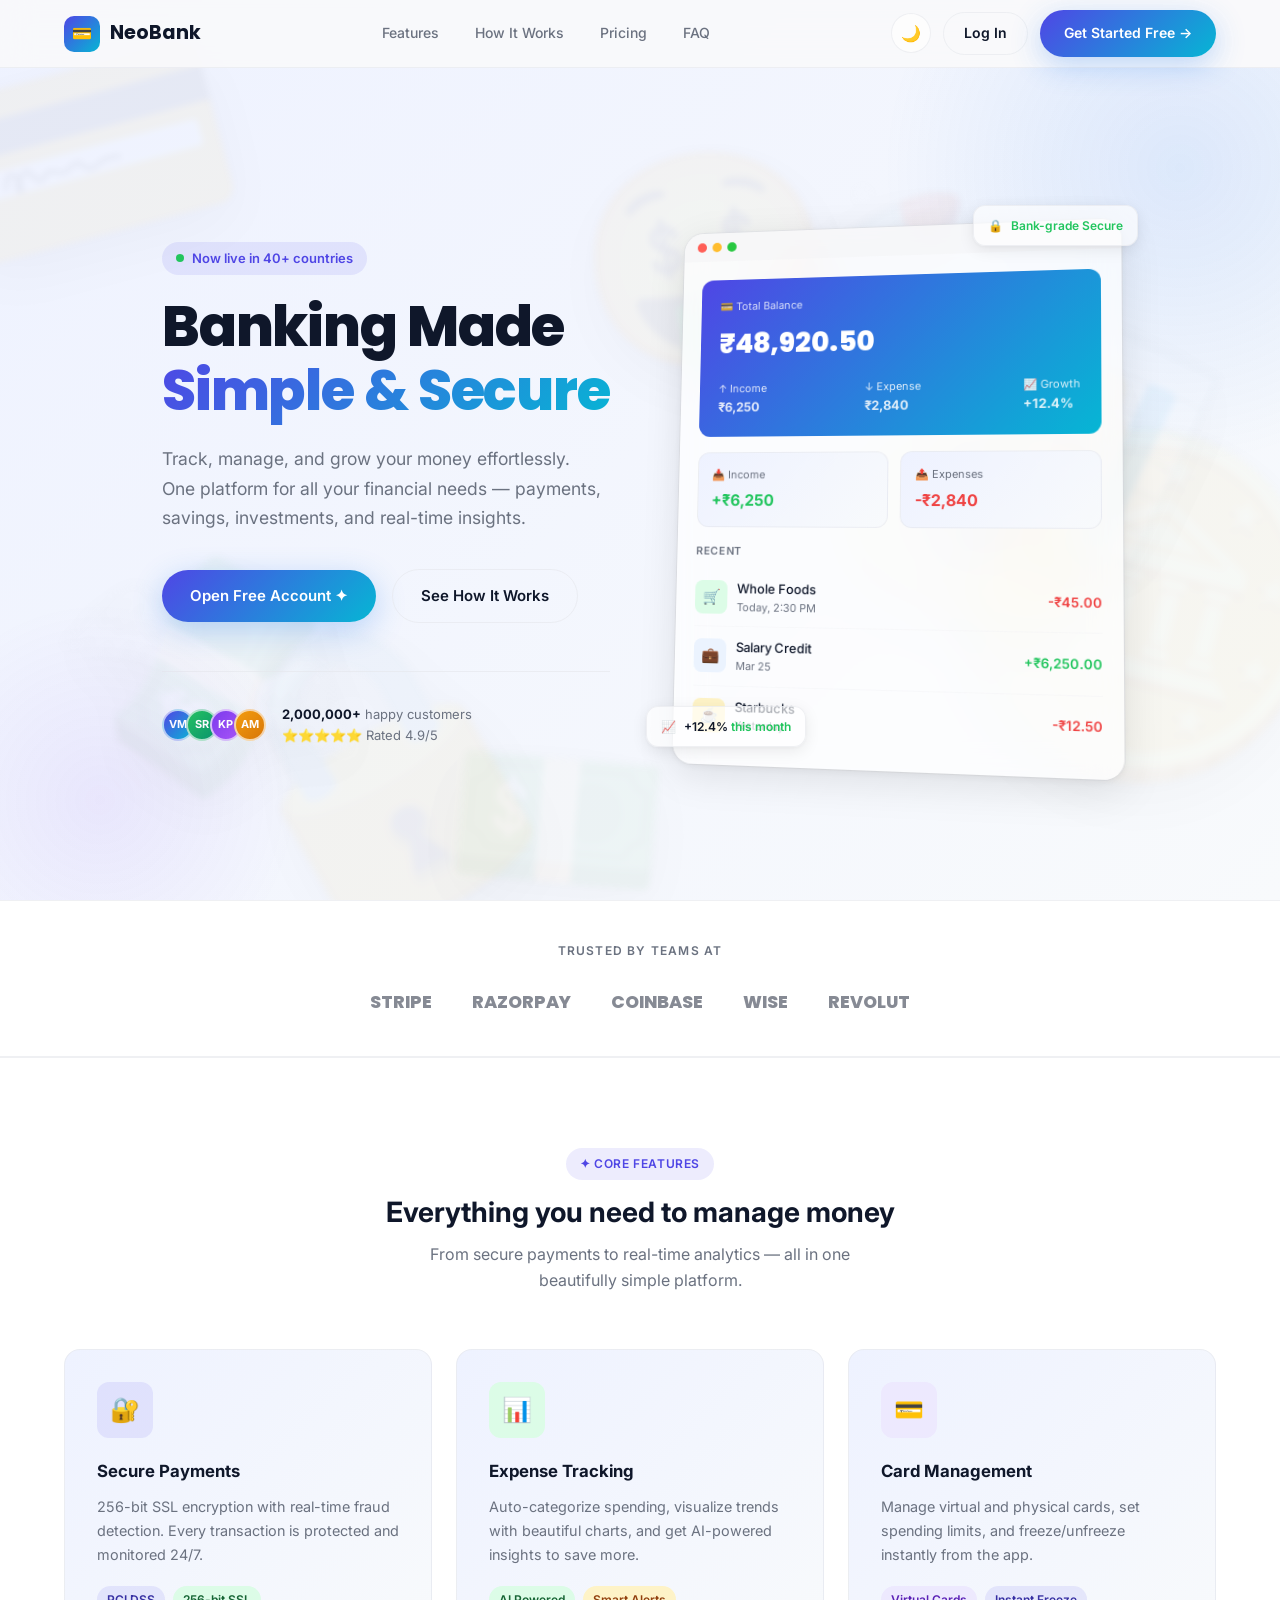
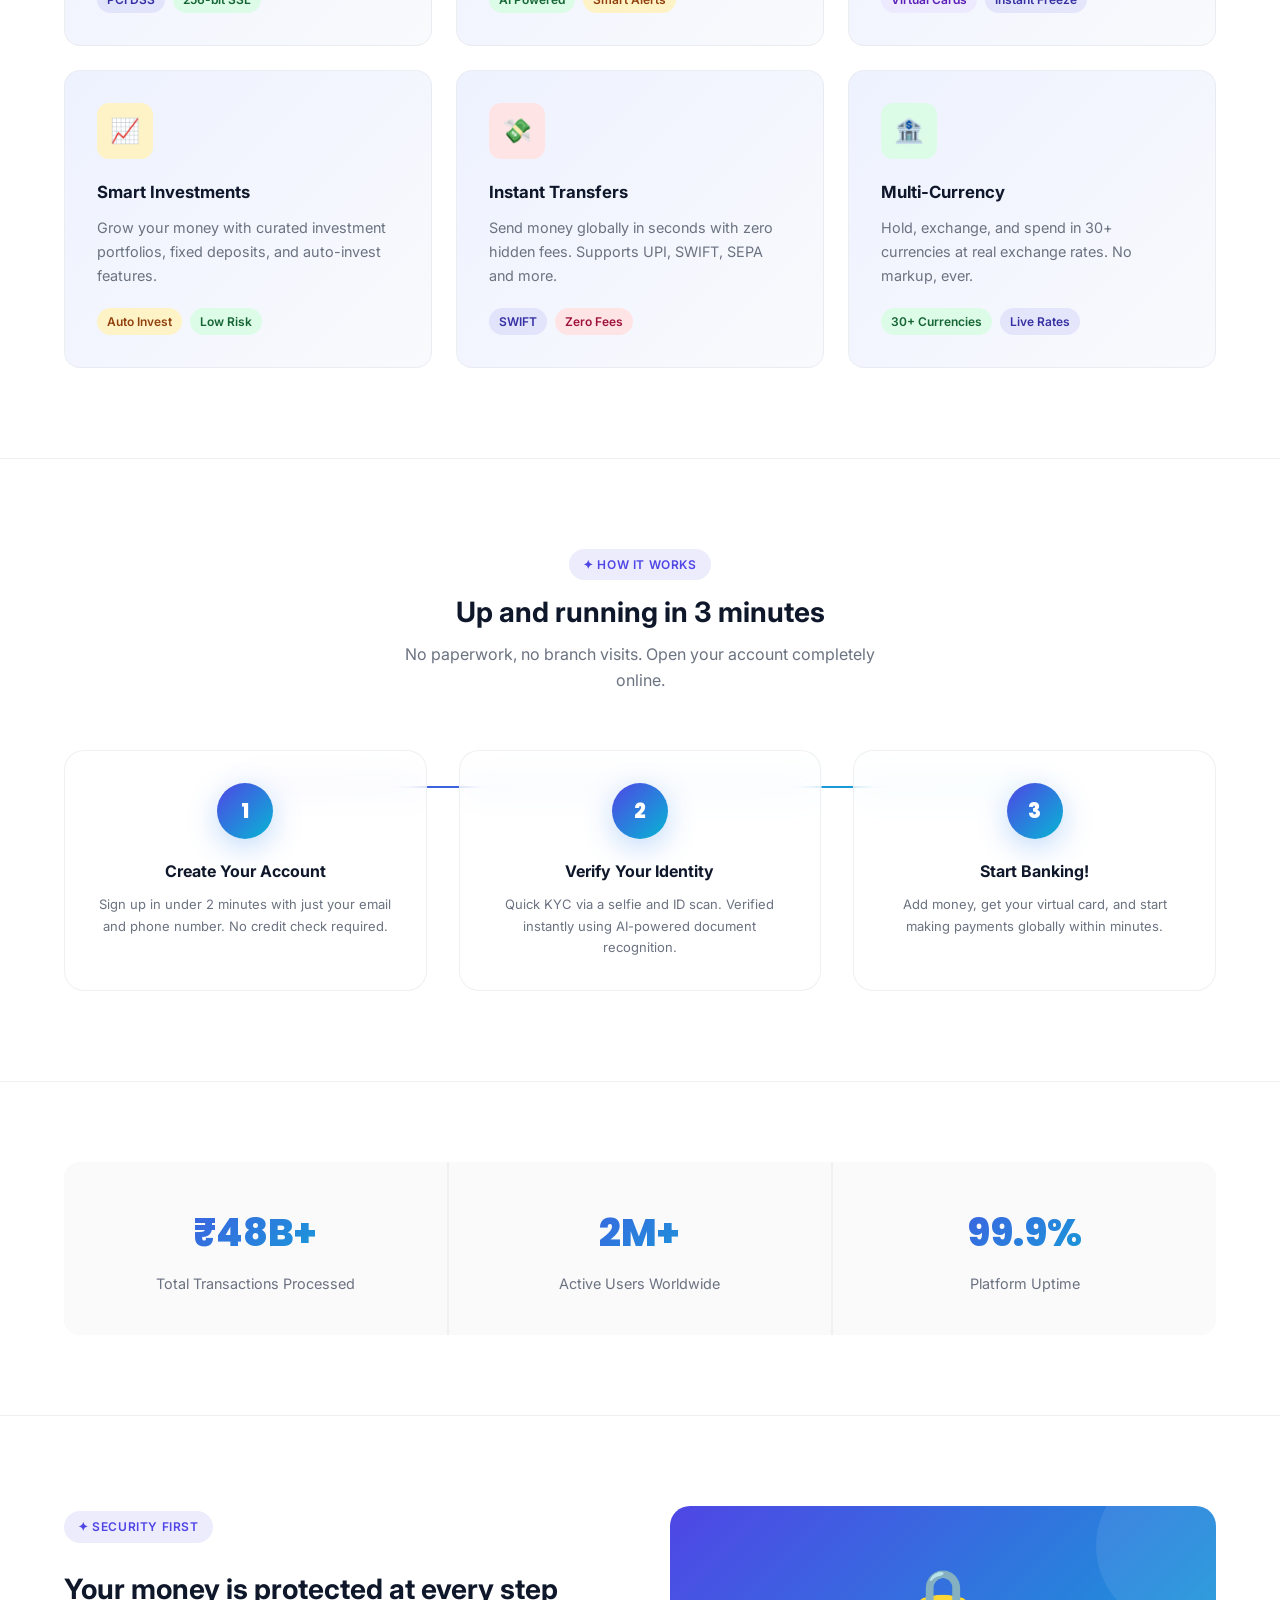
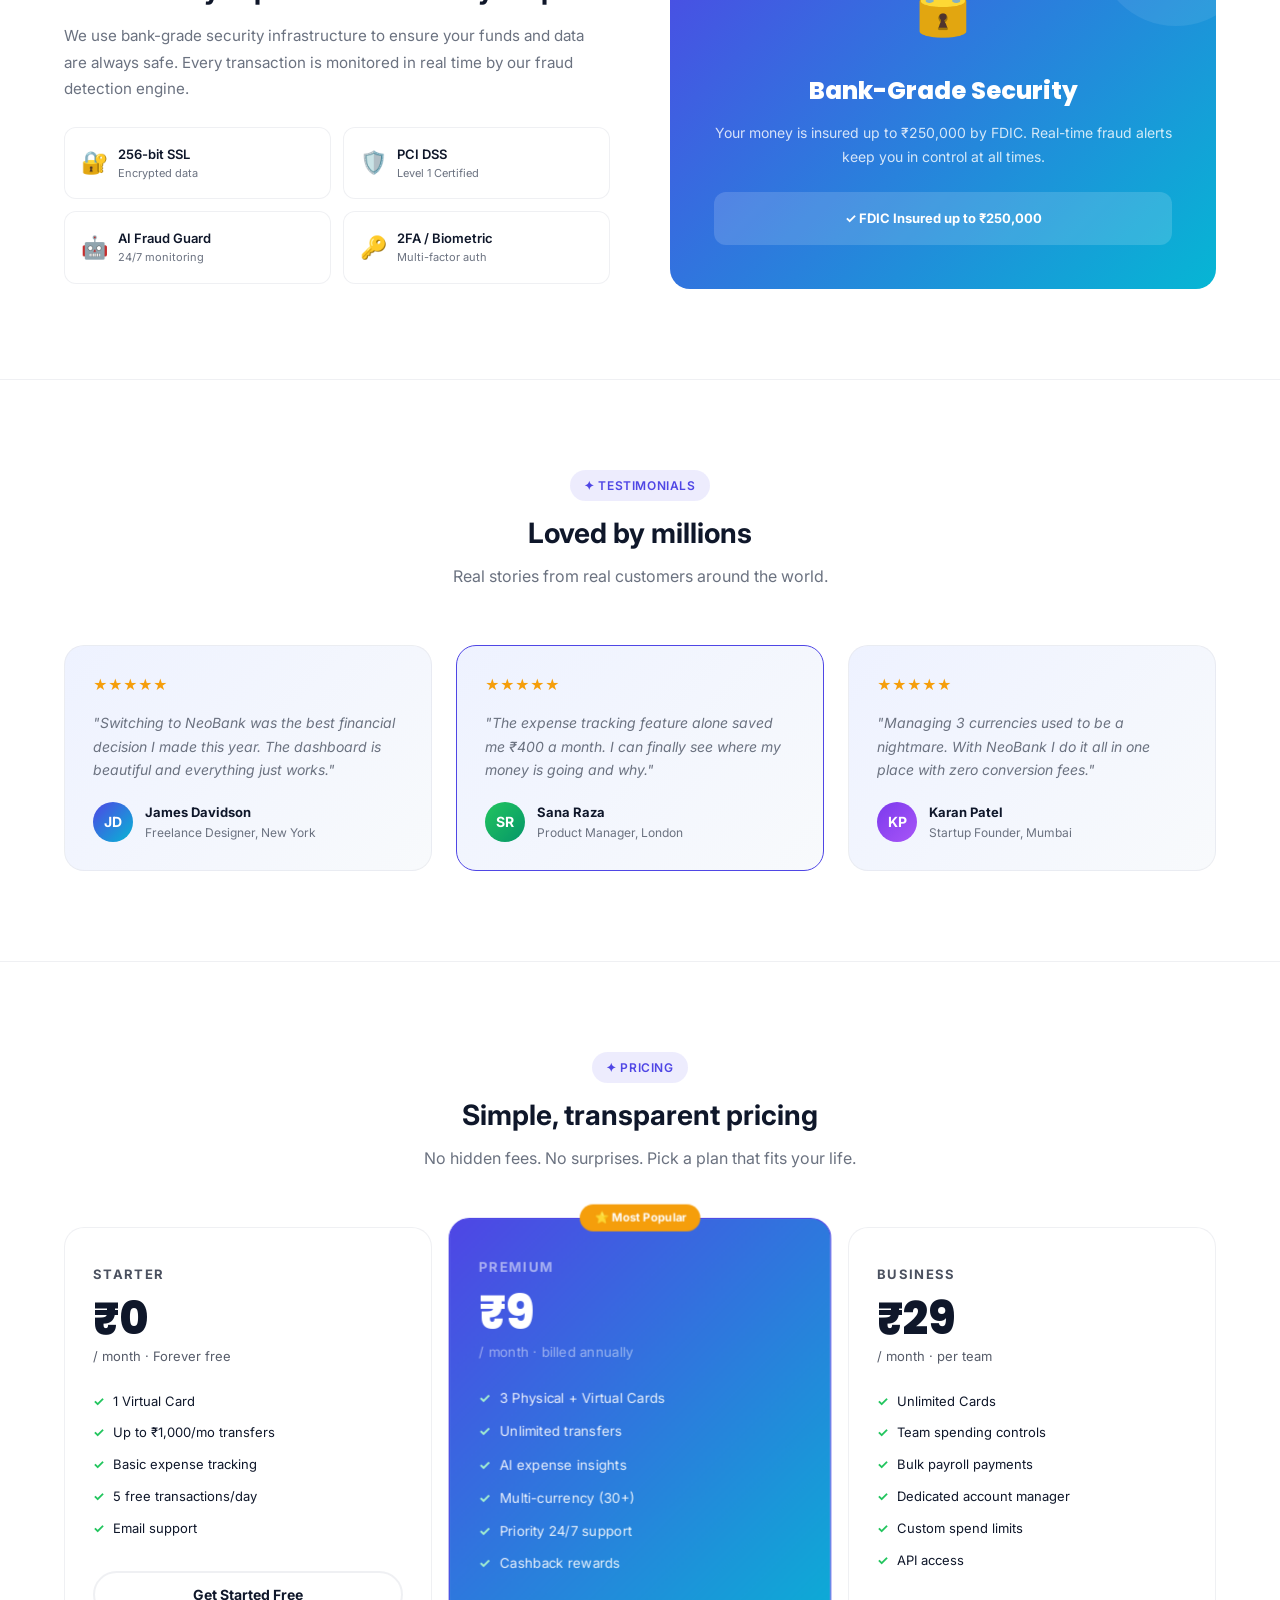
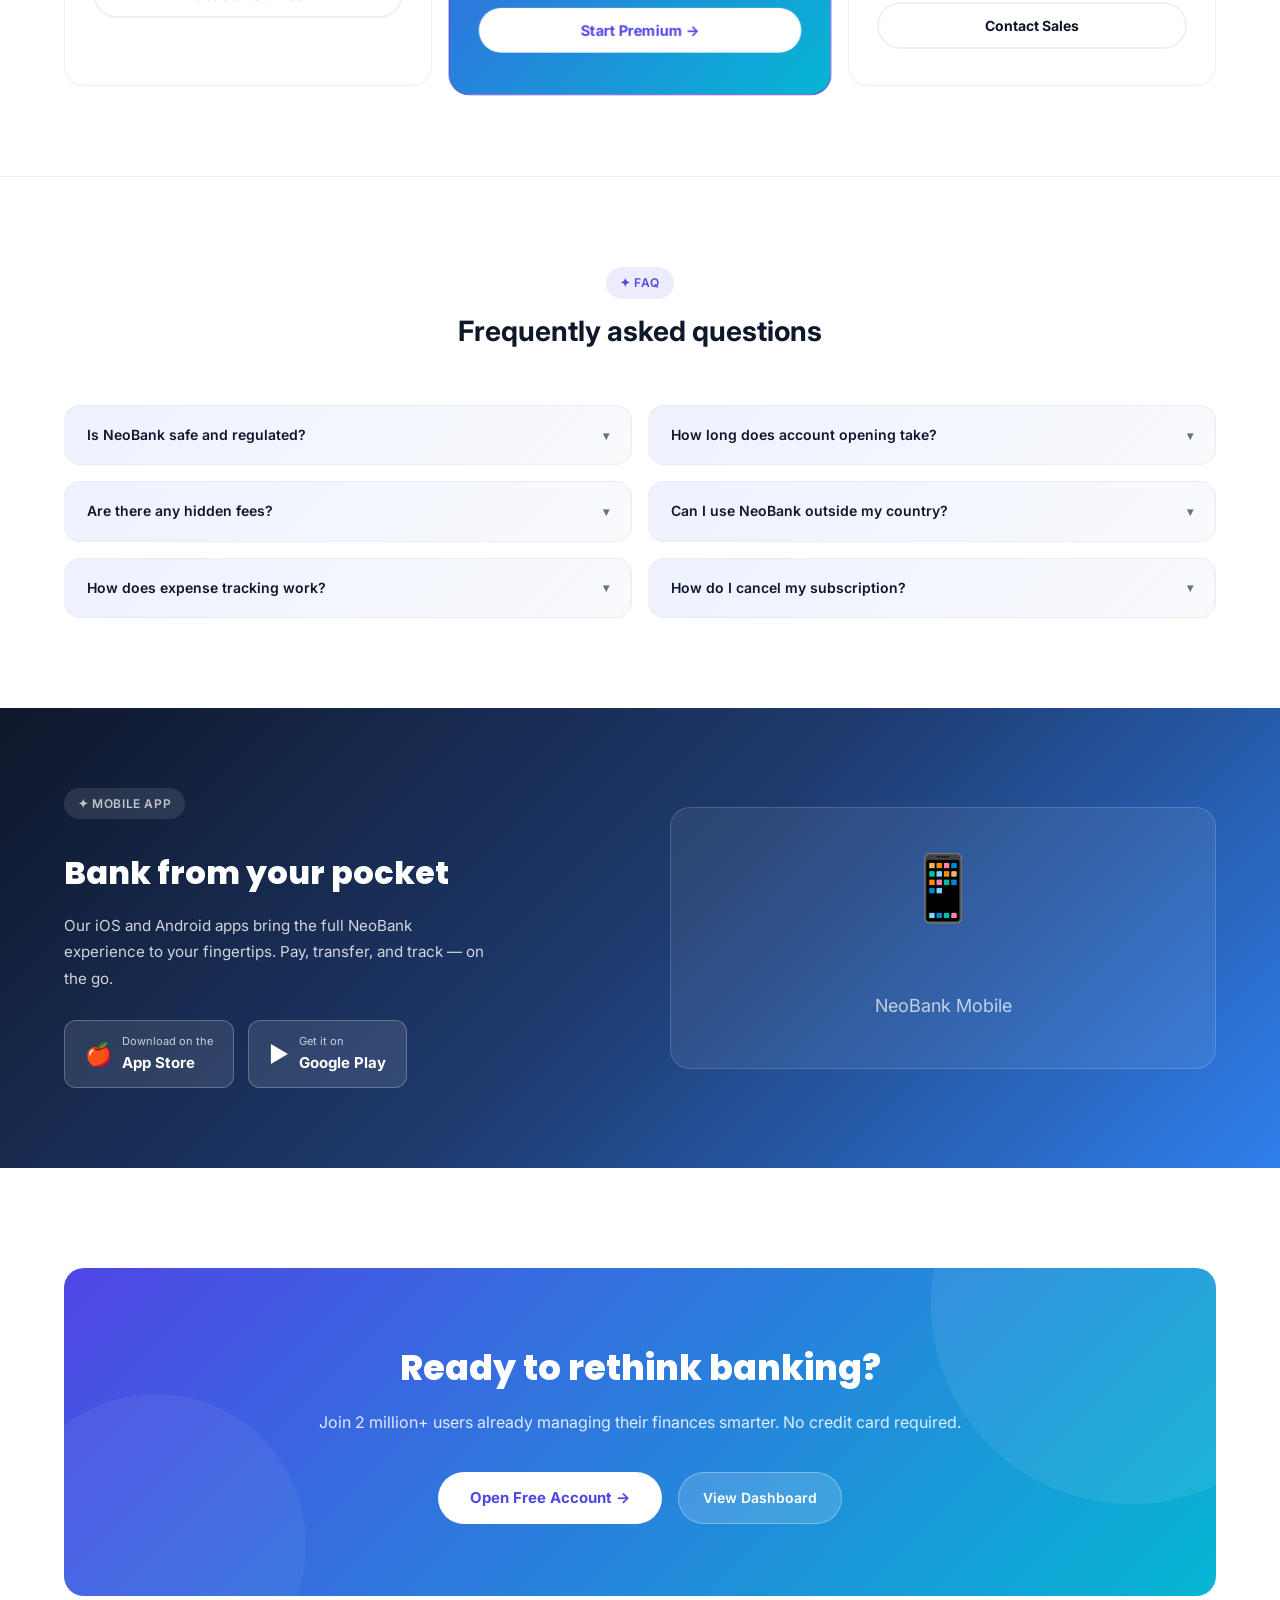
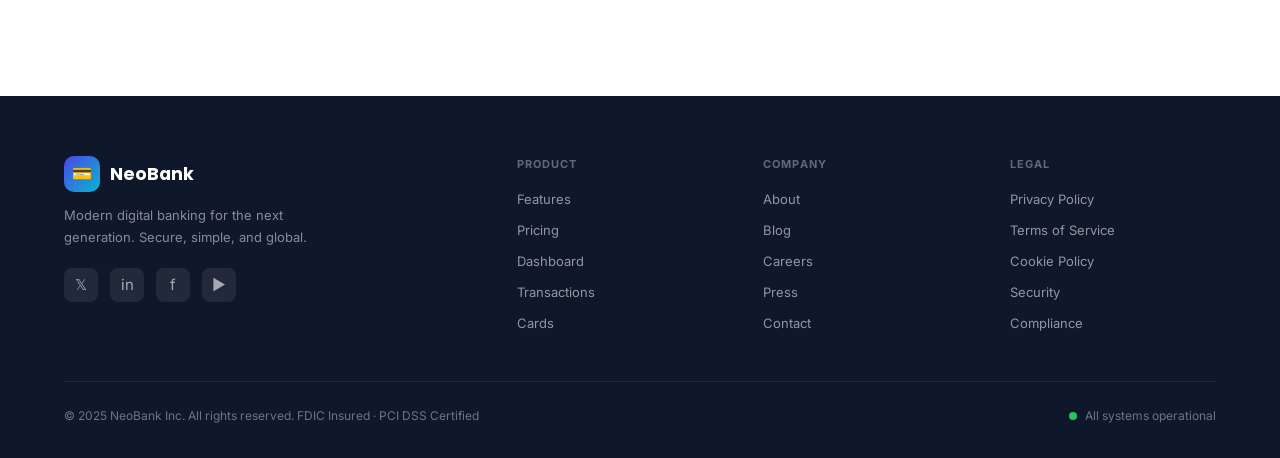
==== commit 57342a5c: "feat: Add floating money stickers to landing page background" ====
--- a/index.html
+++ b/index.html
@@ -178,6 +178,10 @@
     <div class="sticker sticker-3">📊</div>
     <div class="sticker sticker-4">🔒</div>
     <div class="sticker sticker-5">🚀</div>
+    <div class="sticker sticker-6">💸</div>
+    <div class="sticker sticker-7">💰</div>
+    <div class="sticker sticker-8">💵</div>
+    <div class="sticker sticker-9">🤑</div>
   </div>
 
 
--- a/style.css
+++ b/style.css
@@ -1029,6 +1029,10 @@
 .sticker-3 { top: 30%; left: 75%; font-size: 12rem; transform: rotate(25deg); animation-delay: -10s; animation-name: float3; }
 .sticker-4 { bottom: -10%; left: 15%; font-size: 18rem; transform: rotate(-30deg); animation-delay: -15s; animation-name: float4; }
 .sticker-5 { top: 15%; right: 25%; font-size: 10rem; transform: rotate(10deg); animation-delay: -7s; animation-name: float5; }
+.sticker-6 { top: 55%; left: 5%; font-size: 14rem; transform: rotate(-15deg); animation-delay: -2s; animation-name: float2; }
+.sticker-7 { bottom: 25%; right: 10%; font-size: 16rem; transform: rotate(20deg); animation-delay: -11s; animation-name: float1; }
+.sticker-8 { top: 75%; left: 35%; font-size: 11rem; transform: rotate(5deg); animation-delay: -8s; animation-name: float4; }
+.sticker-9 { top: 10%; left: 45%; font-size: 13rem; transform: rotate(-10deg); animation-delay: -4s; animation-name: float3; }
 
 @keyframes float1 { 0%, 100% { transform: translateY(0) rotate(-15deg); } 50% { transform: translateY(-40px) rotate(-10deg); } }
 @keyframes float2 { 0%, 100% { transform: translateY(0) rotate(15deg); } 50% { transform: translateY(-50px) rotate(20deg); } }
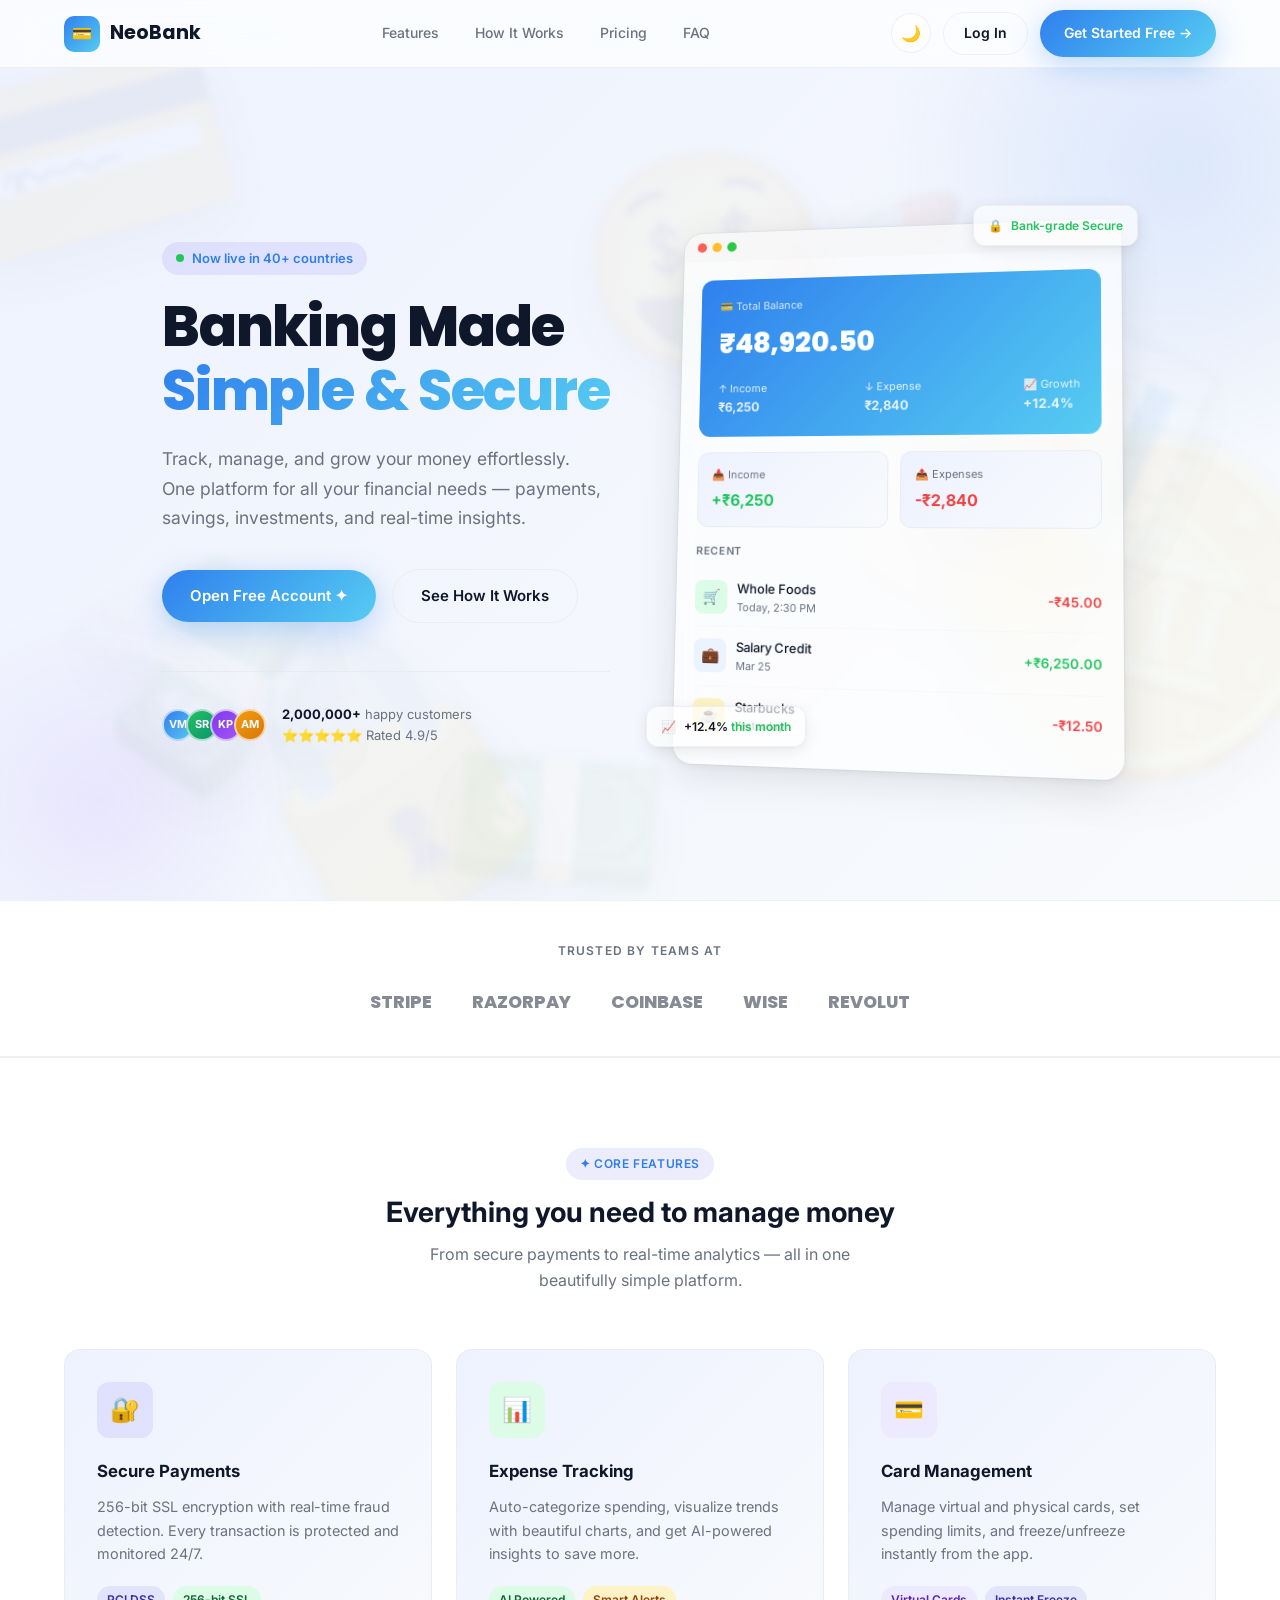
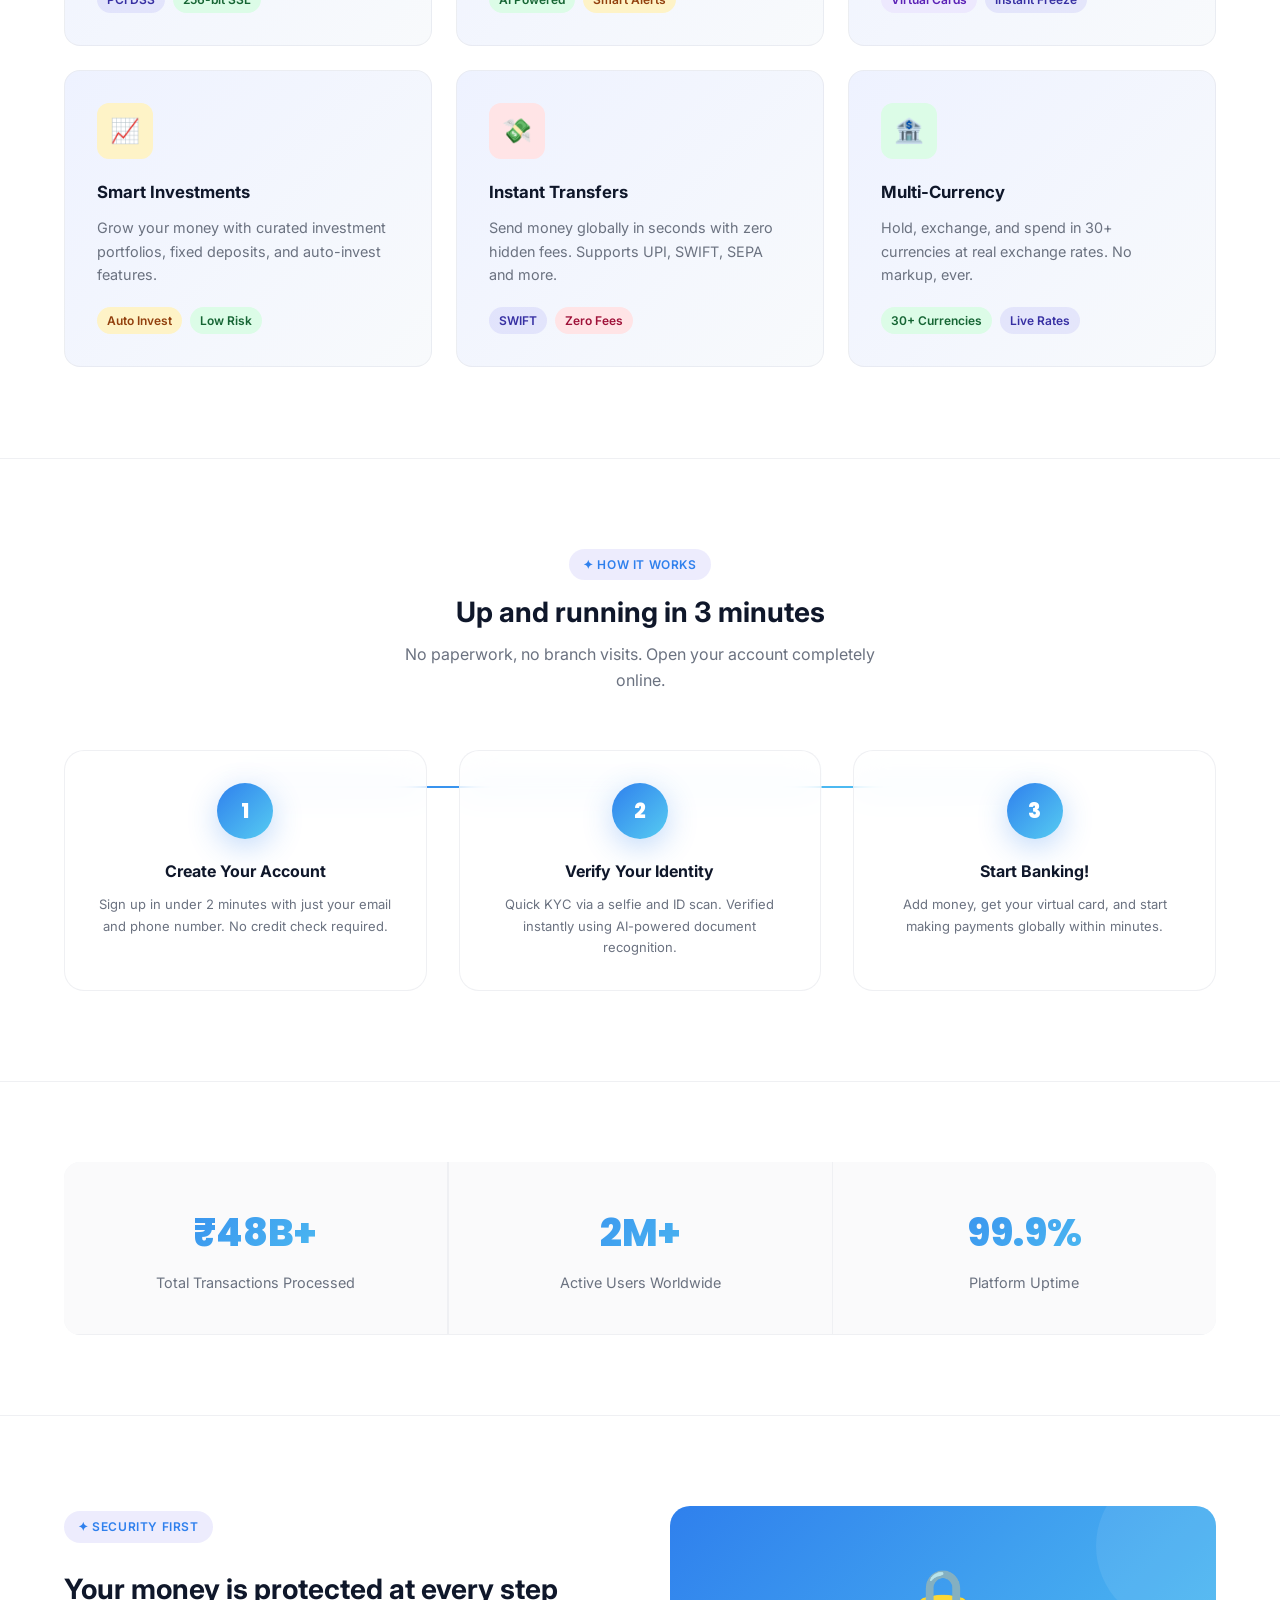
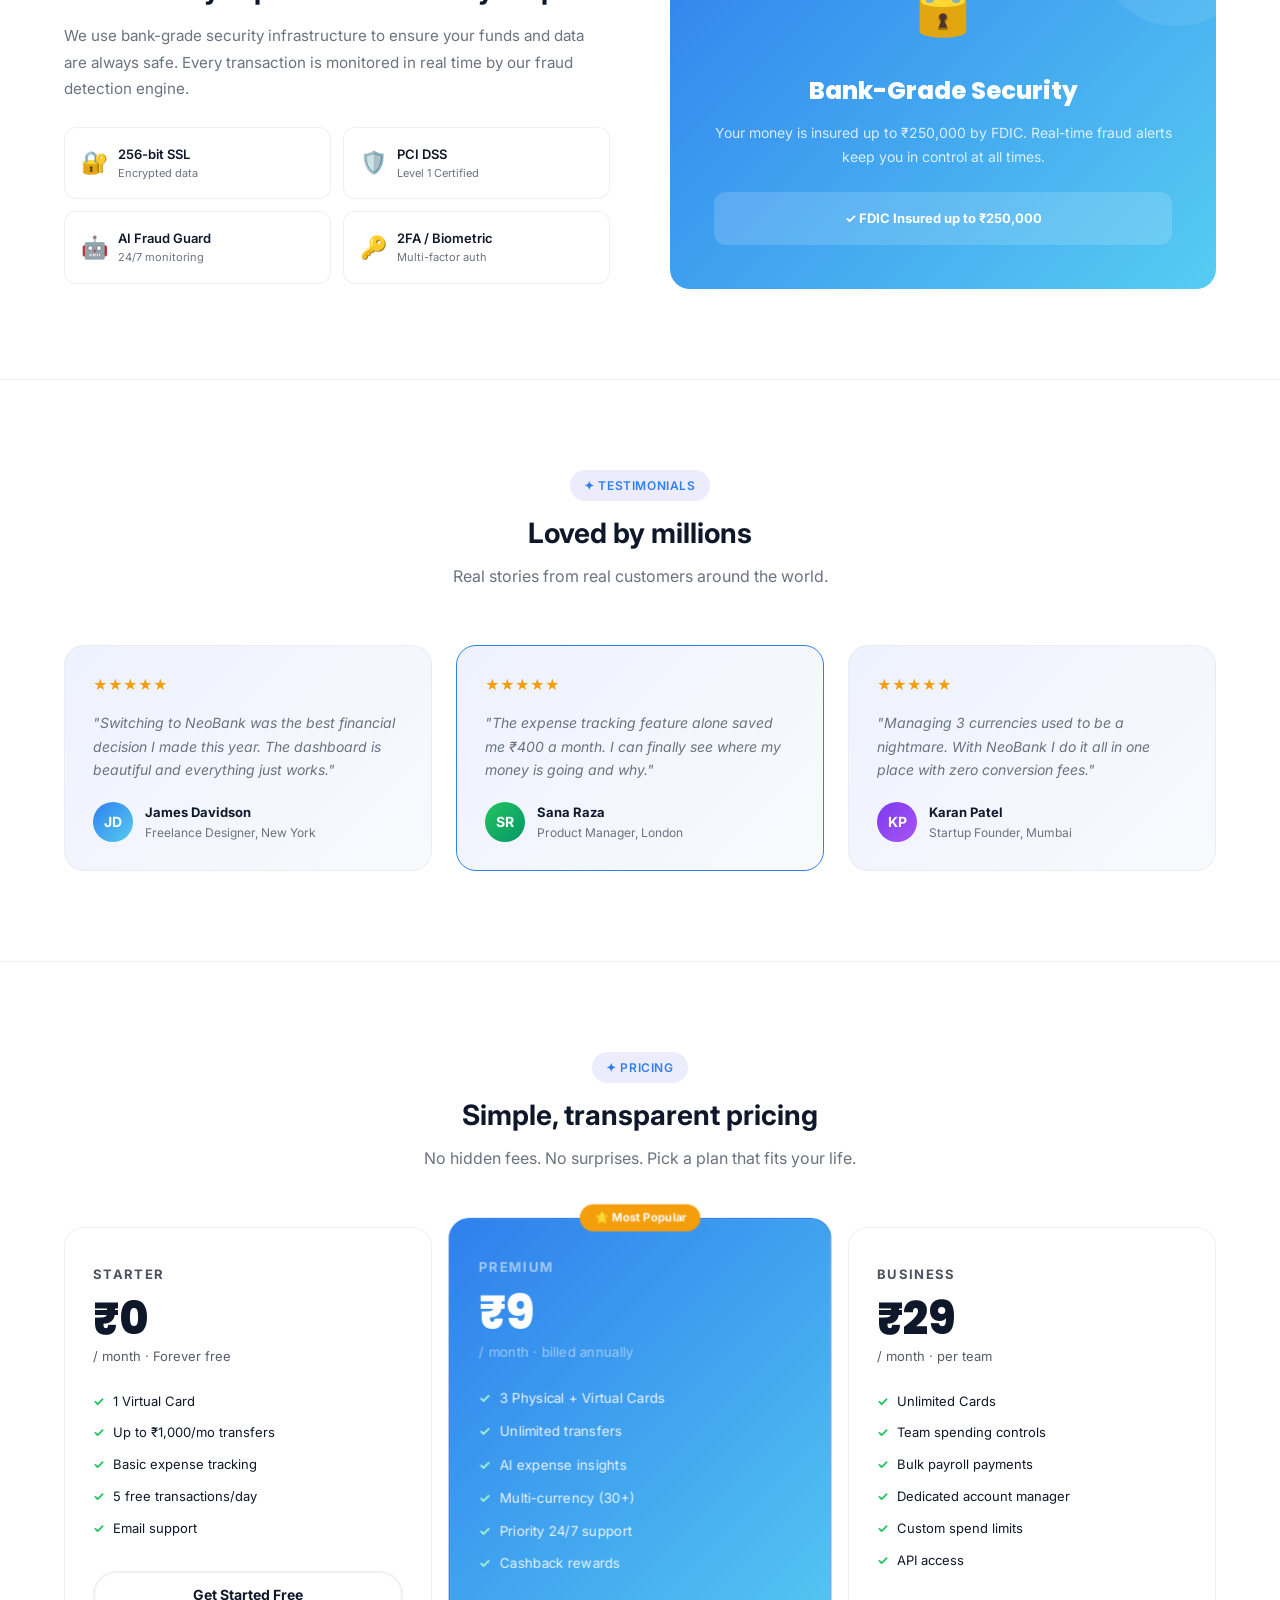
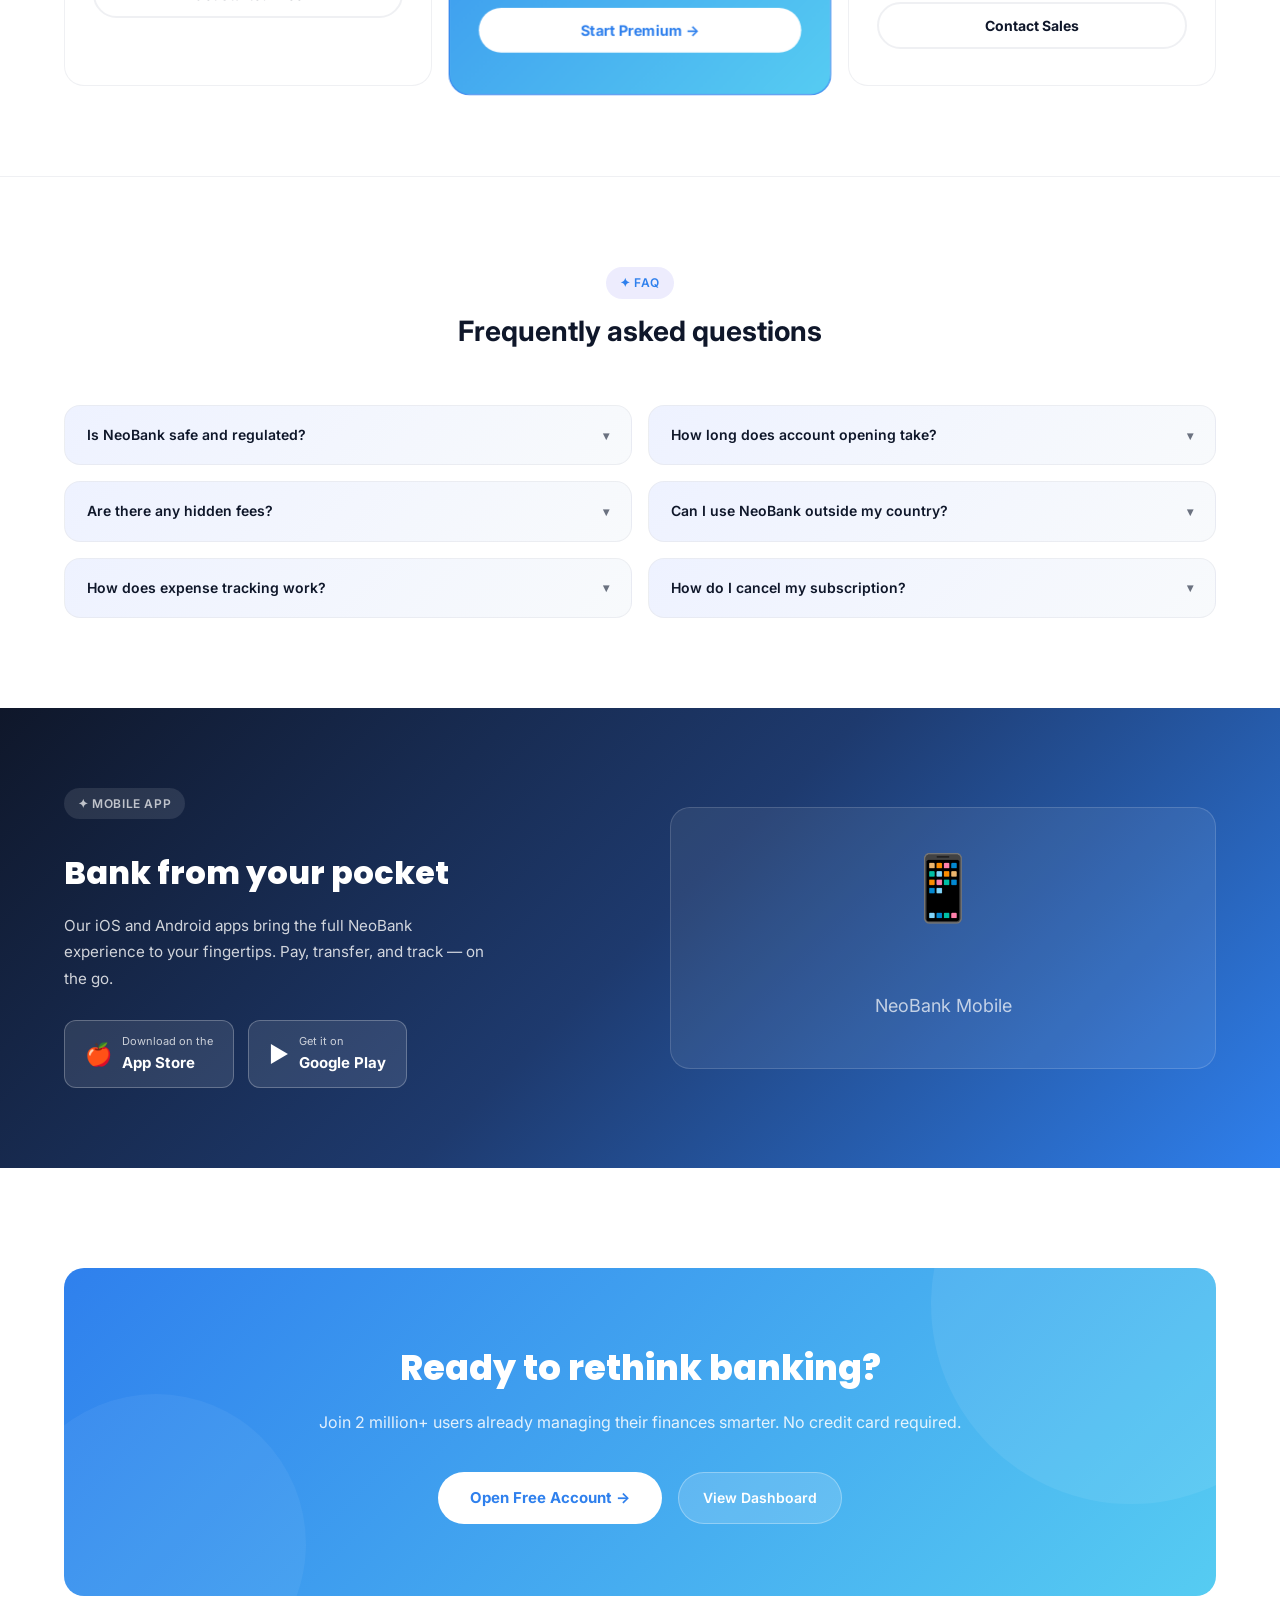
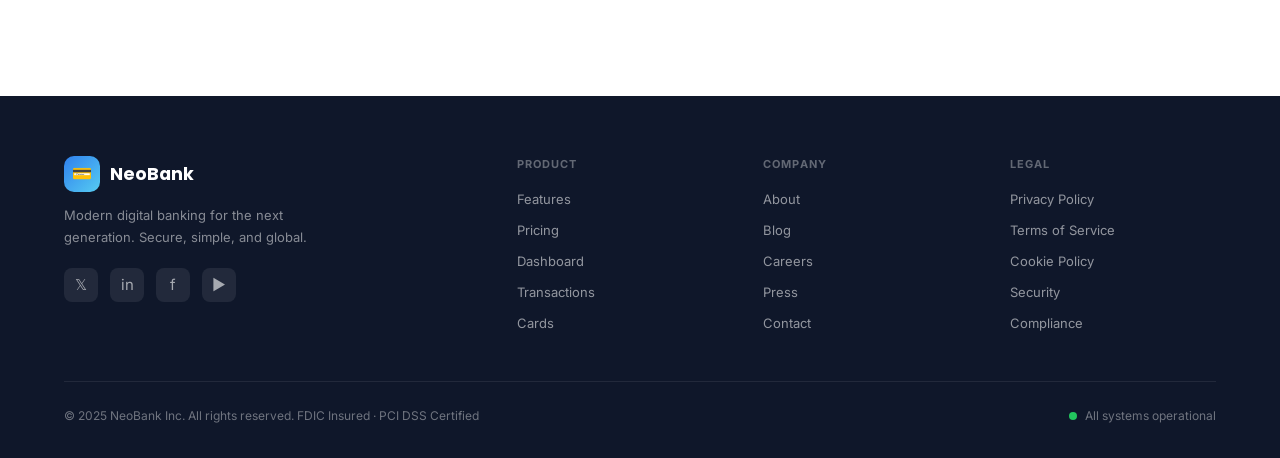
==== commit 5cb67b45: "fix: Escaping string logic and execute pro upgrade" ====
--- a/index.html
+++ b/index.html
@@ -201,7 +201,7 @@
     <div class="navbar-actions">
       <button class="theme-toggle" id="themeToggle" aria-label="Toggle dark mode">🌙</button>
       <a href="dashboard.html" class="btn btn-outline" style="border-radius:var(--radius-full);font-size:14px;padding:9px 20px;">Log In</a>
-      <a href="dashboard.html" class="btn btn-primary">Get Started Free →</a>
+      <a href="dashboard.html" class="btn btn-primary btn-glow">Get Started Free →</a>
     </div>
   </div>
 </nav>
@@ -219,7 +219,7 @@
           </h1>
           <p class="hero-sub">Track, manage, and grow your money effortlessly. One platform for all your financial needs — payments, savings, investments, and real-time insights.</p>
           <div class="hero-actions">
-            <a href="dashboard.html" class="btn btn-primary" style="font-size:15px;padding:14px 28px;">Open Free Account ✦</a>
+            <a href="dashboard.html" class="btn btn-primary btn-glow" style="font-size:15px;padding:14px 28px;">Open Free Account ✦</a>
             <a href="#how-it-works" class="btn btn-outline" style="font-size:15px;padding:14px 28px;">See How It Works</a>
           </div>
           <div class="hero-trust">
@@ -301,37 +301,37 @@
         <p class="section-sub">From secure payments to real-time analytics — all in one beautifully simple platform.</p>
       </div>
       <div class="features-grid">
-        <div class="feature-card">
+        <div class="feature-card fade-in-up">
           <div class="feature-icon" style="background:var(--primary-light)">🔐</div>
           <h3 class="feature-title">Secure Payments</h3>
           <p class="feature-desc">256-bit SSL encryption with real-time fraud detection. Every transaction is protected and monitored 24/7.</p>
           <div style="margin-top:20px;display:flex;gap:8px"><span class="badge badge-blue">PCI DSS</span><span class="badge badge-green">256-bit SSL</span></div>
         </div>
-        <div class="feature-card">
+        <div class="feature-card fade-in-up">
           <div class="feature-icon" style="background:#DCFCE7">📊</div>
           <h3 class="feature-title">Expense Tracking</h3>
           <p class="feature-desc">Auto-categorize spending, visualize trends with beautiful charts, and get AI-powered insights to save more.</p>
           <div style="margin-top:20px;display:flex;gap:8px"><span class="badge badge-green">AI Powered</span><span class="badge" style="background:#FEF3C7;color:#92400E">Smart Alerts</span></div>
         </div>
-        <div class="feature-card">
+        <div class="feature-card fade-in-up">
           <div class="feature-icon" style="background:#EDE9FE">💳</div>
           <h3 class="feature-title">Card Management</h3>
           <p class="feature-desc">Manage virtual and physical cards, set spending limits, and freeze/unfreeze instantly from the app.</p>
           <div style="margin-top:20px;display:flex;gap:8px"><span class="badge" style="background:#EDE9FE;color:#5B21B6">Virtual Cards</span><span class="badge badge-blue">Instant Freeze</span></div>
         </div>
-        <div class="feature-card">
+        <div class="feature-card fade-in-up">
           <div class="feature-icon" style="background:#FEF3C7">📈</div>
           <h3 class="feature-title">Smart Investments</h3>
           <p class="feature-desc">Grow your money with curated investment portfolios, fixed deposits, and auto-invest features.</p>
           <div style="margin-top:20px;display:flex;gap:8px"><span class="badge" style="background:#FEF3C7;color:#92400E">Auto Invest</span><span class="badge badge-green">Low Risk</span></div>
         </div>
-        <div class="feature-card">
+        <div class="feature-card fade-in-up">
           <div class="feature-icon" style="background:#FFE4E6">💸</div>
           <h3 class="feature-title">Instant Transfers</h3>
           <p class="feature-desc">Send money globally in seconds with zero hidden fees. Supports UPI, SWIFT, SEPA and more.</p>
           <div style="margin-top:20px;display:flex;gap:8px"><span class="badge badge-blue">SWIFT</span><span class="badge" style="background:#FFE4E6;color:#9F1239">Zero Fees</span></div>
         </div>
-        <div class="feature-card">
+        <div class="feature-card fade-in-up">
           <div class="feature-icon" style="background:#DCFCE7">🏦</div>
           <h3 class="feature-title">Multi-Currency</h3>
           <p class="feature-desc">Hold, exchange, and spend in 30+ currencies at real exchange rates. No markup, ever.</p>
@@ -373,9 +373,9 @@
   <section class="stats-section" id="stats" style="background:var(--bg-card);padding:80px 0;border-top:1px solid var(--border);border-bottom:1px solid var(--border)">
     <div class="container">
       <div class="stats-grid">
-        <div class="stat-item"><div class="stat-value gradient-text">₹48B+</div><div class="stat-label">Total Transactions Processed</div></div>
-        <div class="stat-item"><div class="stat-value gradient-text">2M+</div><div class="stat-label">Active Users Worldwide</div></div>
-        <div class="stat-item"><div class="stat-value gradient-text">99.9%</div><div class="stat-label">Platform Uptime</div></div>
+        <div class="stat-item fade-in-up"><div class="stat-value gradient-text">₹48B+</div><div class="stat-label">Total Transactions Processed</div></div>
+        <div class="stat-item fade-in-up"><div class="stat-value gradient-text">2M+</div><div class="stat-label">Active Users Worldwide</div></div>
+        <div class="stat-item fade-in-up"><div class="stat-value gradient-text">99.9%</div><div class="stat-label">Platform Uptime</div></div>
       </div>
     </div>
   </section>
--- a/style.css
+++ b/style.css
@@ -7,12 +7,12 @@
 
 /* ---- CSS Variables / Design Tokens ---- */
 :root {
-  --primary: #4F46E5;
+  --primary: #2F80ED;
   --primary-dark: #3730A3;
   --primary-light: rgba(79, 70, 229, 0.1);
-  --purple: #06B6D4;
-  --gradient: linear-gradient(135deg, #4F46E5 0%, #06B6D4 100%);
-  --gradient-card: linear-gradient(135deg, #3730A3 0%, #4F46E5 60%, #06B6D4 100%);
+  --purple: #56CCF2;
+  --gradient: linear-gradient(135deg, #2F80ED 0%, #56CCF2 100%);
+  --gradient-card: linear-gradient(135deg, #1A6CD9 0%, #2F80ED 60%, #56CCF2 100%);
   --green:         #22C55E;
   --green-light:   #DCFCE7;
   --red:           #EF4444;
@@ -1039,3 +1039,98 @@
 @keyframes float3 { 0%, 100% { transform: translateY(0) rotate(25deg); } 50% { transform: translateY(-30px) rotate(30deg); } }
 @keyframes float4 { 0%, 100% { transform: translateY(0) rotate(-30deg); } 50% { transform: translateY(-40px) rotate(-25deg); } }
 @keyframes float5 { 0%, 100% { transform: translateY(0) rotate(10deg); } 50% { transform: translateY(-20px) rotate(5deg); } }
+
+/* ============================================
+   PRO UI UPGRADES (Animations, 3D, Wow Features)
+   ============================================ */
+   
+.relative { position: relative; }
+
+/* Observers & Scroll Animations */
+.fade-in-up {
+  opacity: 0;
+  transform: translateY(40px);
+  transition: opacity 0.8s ease-out, transform 0.8s ease-out;
+  will-change: opacity, transform;
+}
+.fade-in-up.visible {
+  opacity: 1;
+  transform: translateY(0);
+}
+
+/* Bank Card 3D Tilt */
+.tilt-card {
+  transform-style: preserve-3d;
+  transform: perspective(1000px);
+  transition: transform 0.1s ease, box-shadow 0.3s ease;
+  will-change: transform;
+}
+.tilt-card:hover {
+  box-shadow: 0 30px 60px rgba(47, 128, 237, 0.3), 0 10px 20px rgba(0, 0, 0, 0.1);
+}
+
+/* Balance Toggle Eye */
+.eye-toggle {
+  cursor: pointer;
+  opacity: 0.7;
+  font-size: 1.2rem;
+  transition: all 0.2s ease;
+  margin-left: 10px;
+}
+.eye-toggle:hover { opacity: 1; transform: scale(1.1); }
+.balance-hidden { filter: blur(6px); user-select: none; }
+
+/* AI Insight Box */
+.ai-insight-box {
+  position: absolute;
+  top: -10%; right: 0%;
+  background: rgba(255,255,255,0.95);
+  backdrop-filter: blur(16px);
+  -webkit-backdrop-filter: blur(16px);
+  padding: 12px 20px;
+  border-radius: 12px;
+  border: 1.5px solid rgba(47,128,237,0.3);
+  box-shadow: 0 10px 30px rgba(0,0,0,0.1);
+  font-size: 12px; font-weight: 600; color: var(--primary-dark);
+  animation: float-insight 6s ease-in-out infinite;
+  z-index: 10;
+  max-width: 200px; line-height: 1.5;
+}
+
+@keyframes float-insight {
+  0%, 100% { transform: translateY(0); }
+  50% { transform: translateY(-10px); }
+}
+
+.pulse-lock {
+  animation: pulse-glow 2s infinite;
+  border-radius: 50%;
+}
+@keyframes pulse-glow {
+  0% { box-shadow: 0 0 0 0 rgba(34, 197, 94, 0.4); }
+  70% { box-shadow: 0 0 0 15px rgba(34, 197, 94, 0); }
+  100% { box-shadow: 0 0 0 0 rgba(34, 197, 94, 0); }
+}
+
+.typing-text {
+  border-right: 3px solid var(--primary);
+  white-space: nowrap;
+  overflow: hidden;
+  animation: typing 2.5s steps(40, end), blink-caret .75s step-end infinite;
+}
+@keyframes typing { from { max-width: 0 } to { max-width: 100% } }
+@keyframes blink-caret { from, to { border-color: transparent } 50% { border-color: var(--primary) } }
+
+.btn-glow { transition: all 0.3s ease; position: relative; overflow: hidden; }
+.btn-glow:hover { transform: scale(1.05) translateY(-2px); box-shadow: 0 15px 30px rgba(47, 128, 237, 0.4); }
+
+/* Sticky Navbar Blur Enhancement */
+.navbar {
+  background: rgba(255, 255, 255, 0.7) !important;
+  backdrop-filter: blur(24px) saturate(180%) !important;
+  -webkit-backdrop-filter: blur(24px) saturate(180%) !important;
+  border-bottom: 1px solid rgba(0,0,0,0.05);
+}
+[data-theme="dark"] .navbar {
+  background: rgba(15, 23, 42, 0.7) !important;
+}
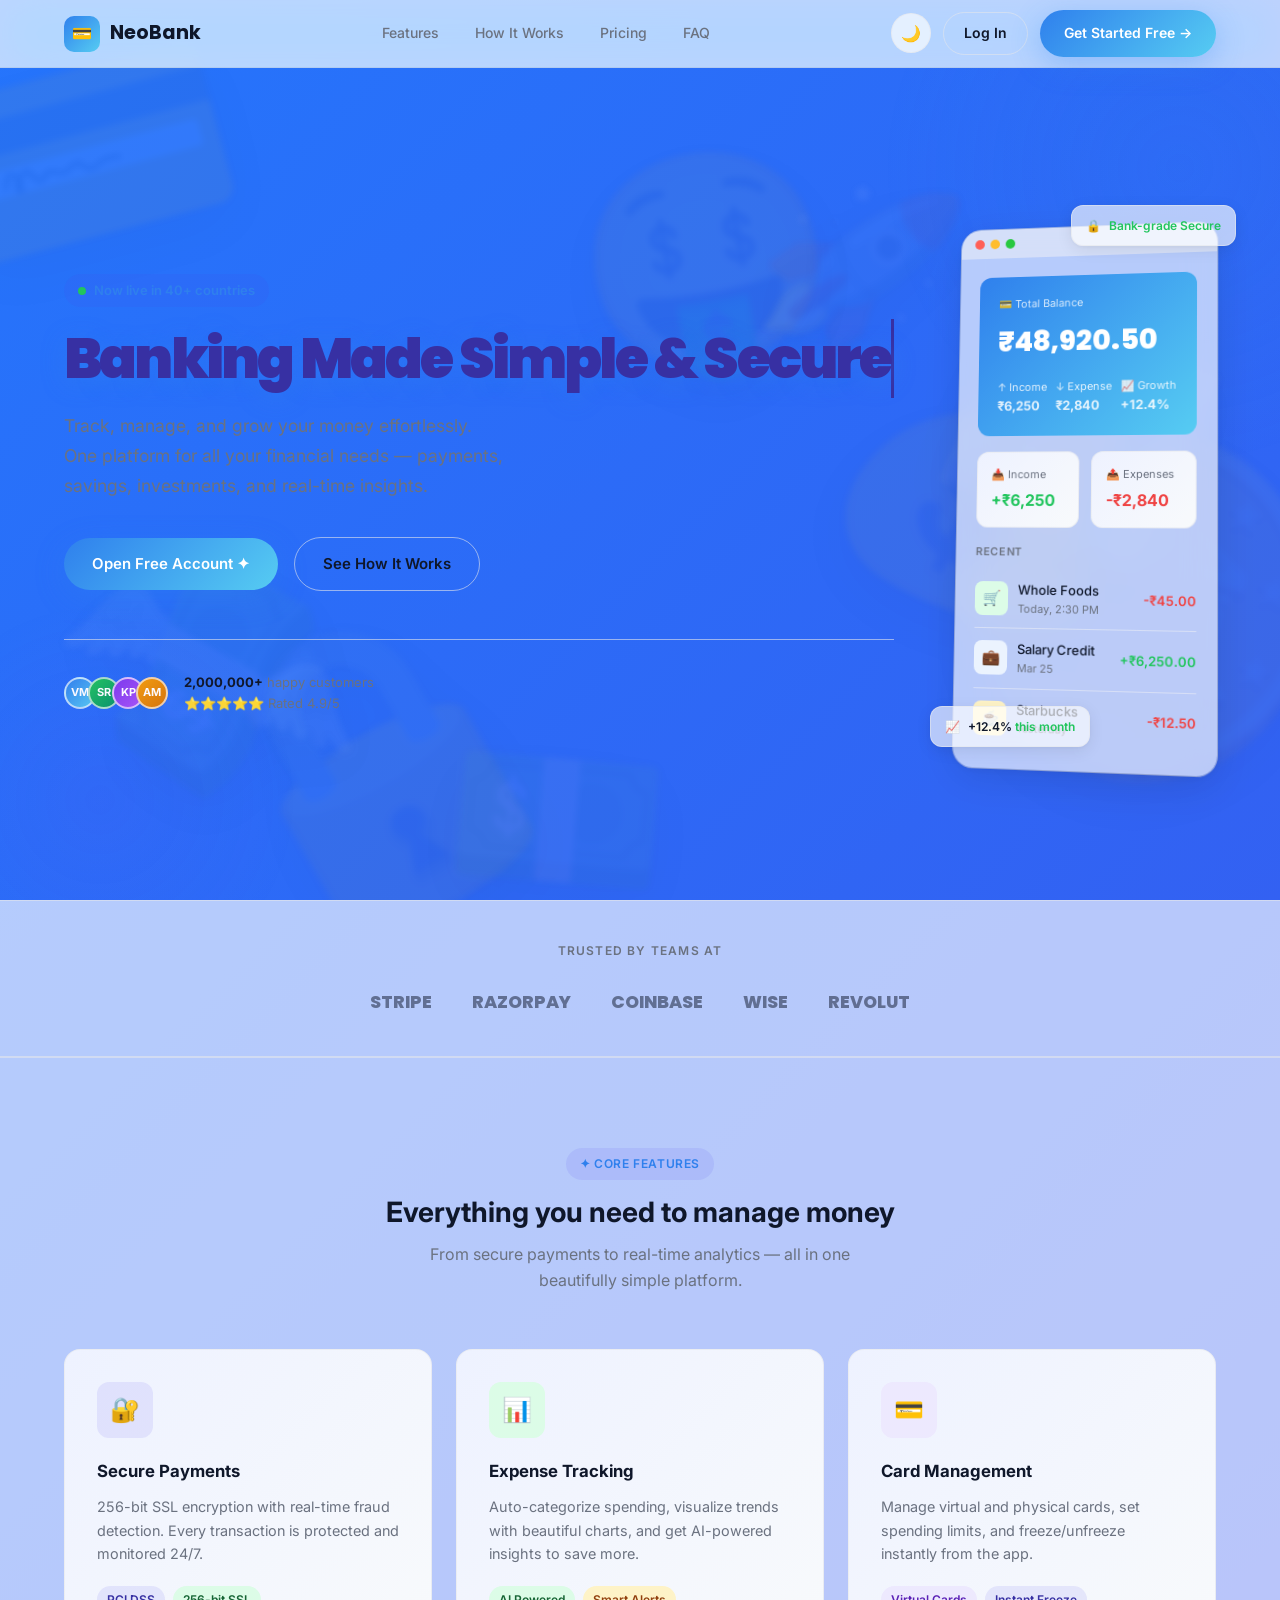
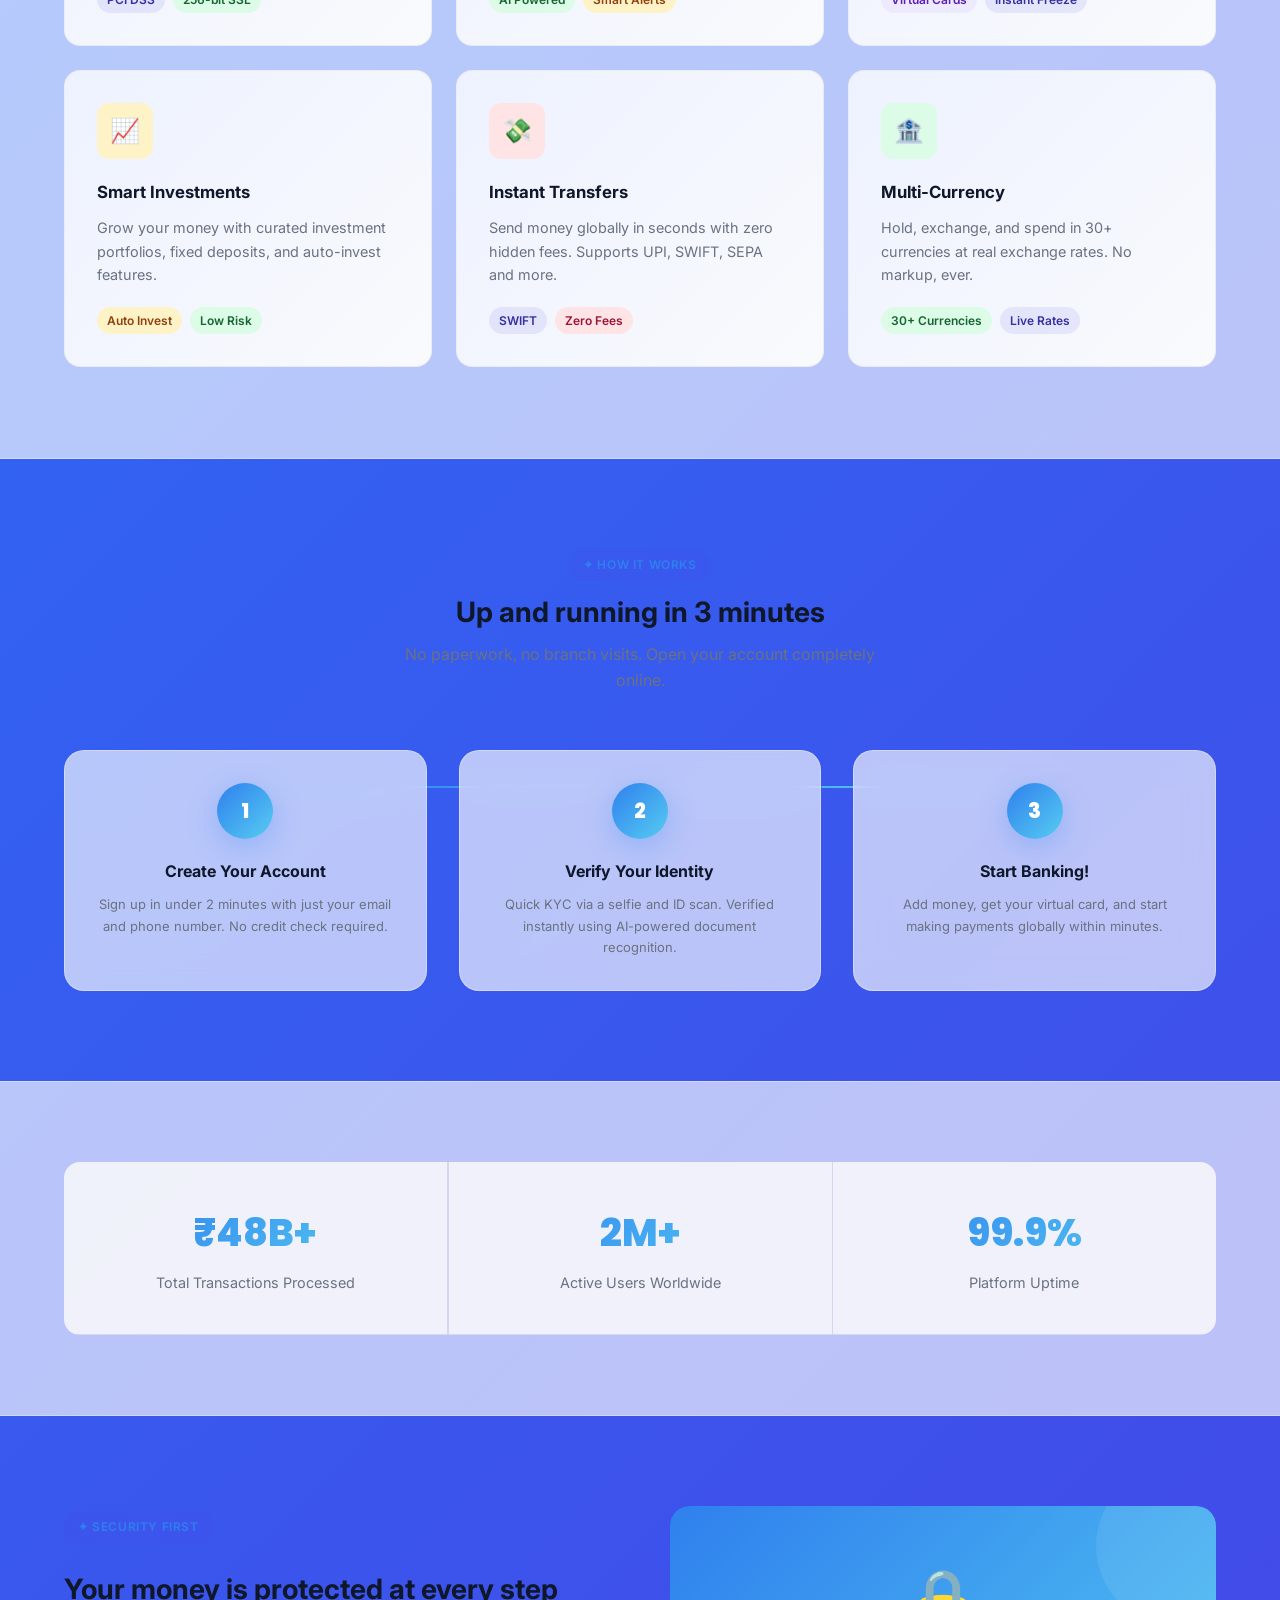
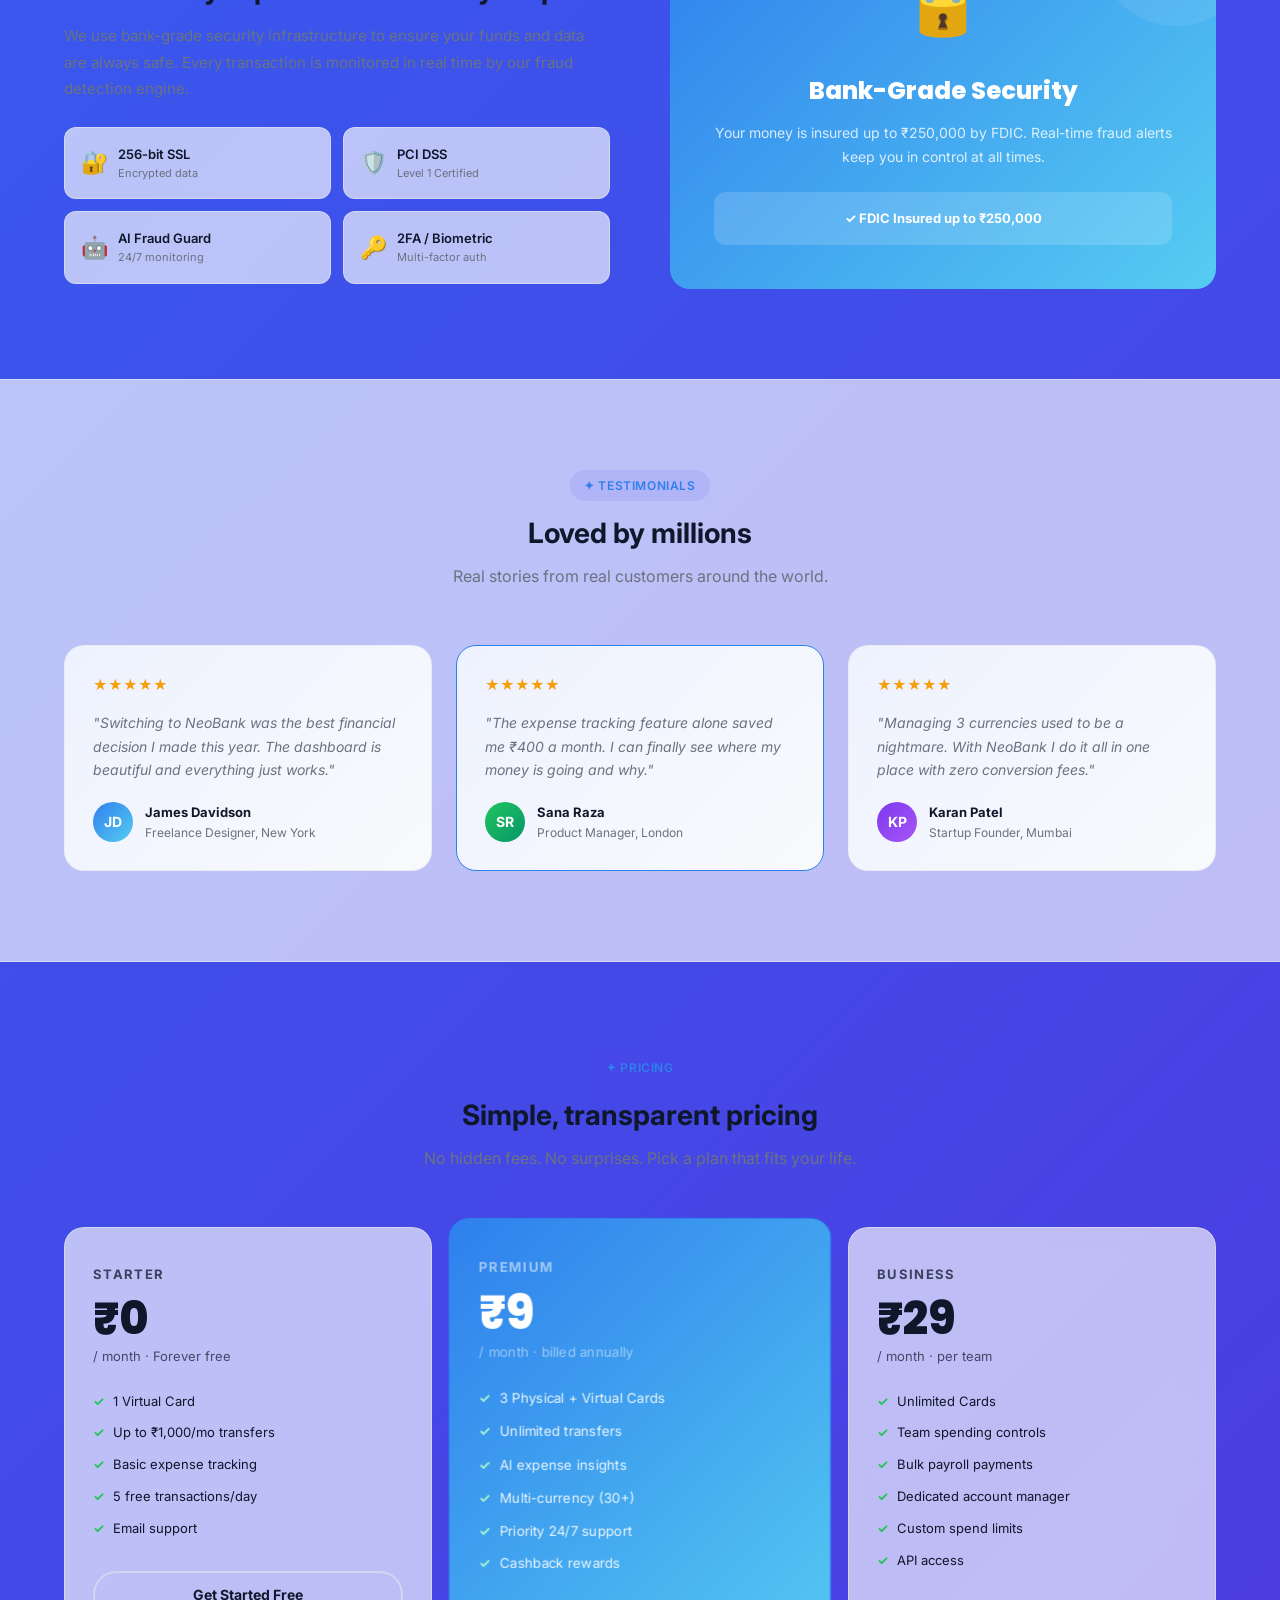
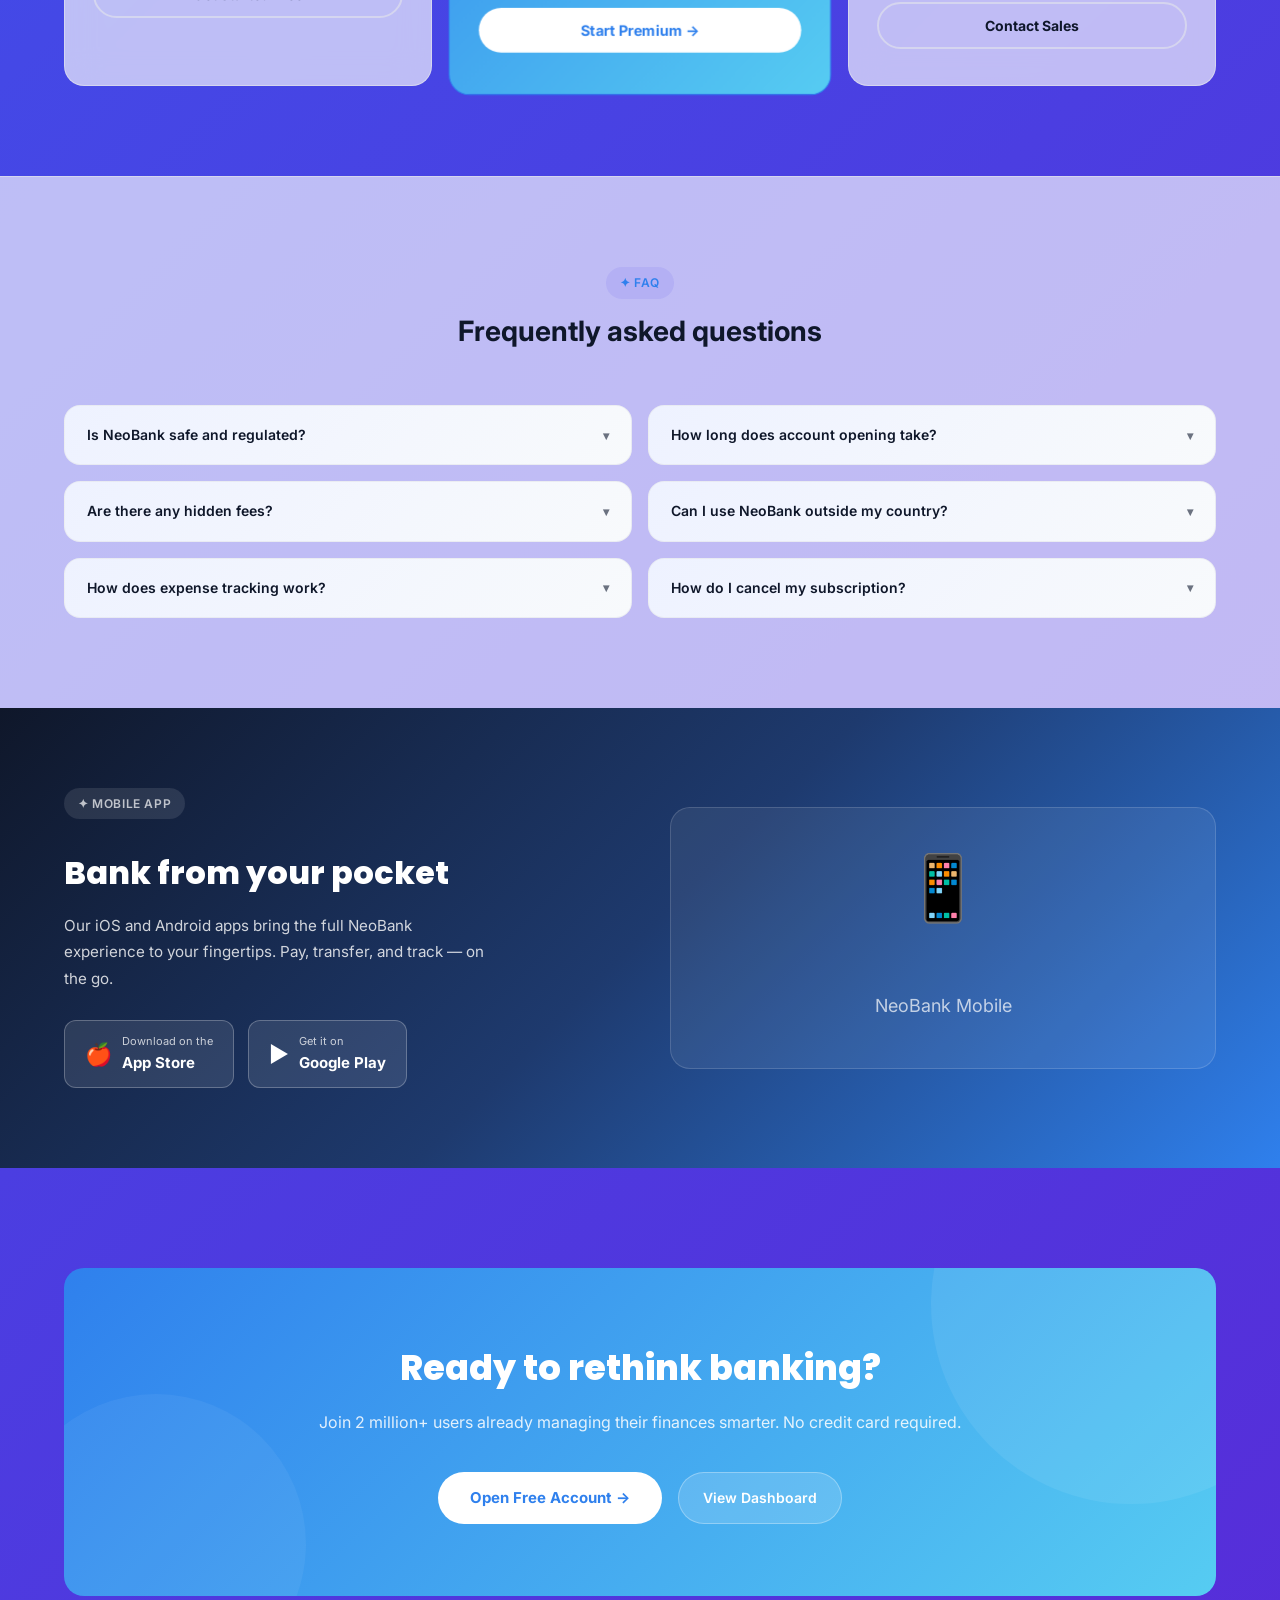
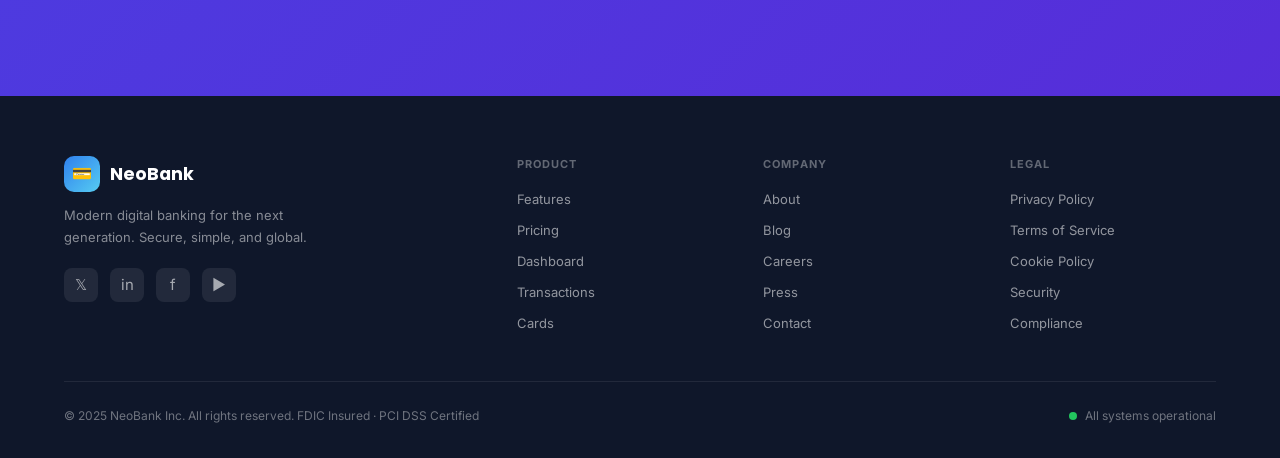
==== commit 7809a8f0: "style: Change hero title color and font weight" ====
--- a/index.html
+++ b/index.html
@@ -214,9 +214,7 @@
       <div class="hero-grid">
         <div class="hero-content animate-in">
           <div class="hero-eyebrow"><span class="live-dot"></span>Now live in 40+ countries</div>
-          <h1 class="heading-xl hero-title">
-            Banking Made<br><span class="gradient-text">Simple & Secure</span>
-          </h1>
+          <h1 class="hero-title heading-xl" style="color: var(--primary-dark); font-weight: 900; letter-spacing: -0.05em; text-shadow: 0 4px 24px rgba(47, 128, 237, 0.4);"><span class="typing">Banking Made Simple &amp; Secure</span></h1>
           <p class="hero-sub">Track, manage, and grow your money effortlessly. One platform for all your financial needs — payments, savings, investments, and real-time insights.</p>
           <div class="hero-actions">
             <a href="dashboard.html" class="btn btn-primary btn-glow" style="font-size:15px;padding:14px 28px;">Open Free Account ✦</a>
@@ -236,7 +234,7 @@
         </div>
 
         <div class="hero-mockup animate-in-delay-1">
-          <div class="mockup-window">
+          <div class="mockup-window floating-card">
             <div class="mockup-topbar">
               <div class="mockup-dot" style="background:#FF5F57"></div>
               <div class="mockup-dot" style="background:#FFBD2E"></div>
--- a/style.css
+++ b/style.css
@@ -1039,6 +1039,17 @@
 @keyframes float3 { 0%, 100% { transform: translateY(0) rotate(25deg); } 50% { transform: translateY(-30px) rotate(30deg); } }
 @keyframes float4 { 0%, 100% { transform: translateY(0) rotate(-30deg); } 50% { transform: translateY(-40px) rotate(-25deg); } }
 @keyframes float5 { 0%, 100% { transform: translateY(0) rotate(10deg); } 50% { transform: translateY(-20px) rotate(5deg); } }
+
+/* Floating Window Animation */
+@keyframes float {
+  0% { transform: translateY(0px); }
+  50% { transform: translateY(-12px); }
+  100% { transform: translateY(0px); }
+}
+
+.floating-card {
+  animation: float 4s ease-in-out infinite;
+}
 
 /* ============================================
    PRO UI UPGRADES (Animations, 3D, Wow Features)
@@ -1134,3 +1145,57 @@
 [data-theme="dark"] .navbar {
   background: rgba(15, 23, 42, 0.7) !important;
 }
+
+/* --- User Requested Animations --- */
+.card:hover {
+  transform: translateY(-10px) !important;
+  transition: transform 0.3s ease !important;
+}
+
+.typing {
+  overflow: hidden;
+  white-space: nowrap;
+  border-right: 3px solid;
+  width: 0;
+  animation: typing-anim 2s steps(30, end) forwards;
+}
+
+@keyframes typing-anim {
+  to { width: 100%; }
+}
+
+body {
+  background: linear-gradient(-45deg, #2F80ED, #56CCF2, #6a11cb, #2575fc) !important;
+  background-size: 400% 400% !important;
+  animation: gradientMove 10s ease infinite !important;
+}
+
+@keyframes gradientMove {
+  0% { background-position: 0% 50%; }
+  50% { background-position: 100% 50%; }
+  100% { background-position: 0% 50%; }
+}
+
+/* --- User Requested Feature (Fade Left & Float) --- */
+@keyframes float {
+  0% { transform: translateY(0px); }
+  50% { transform: translateY(-12px); }
+  100% { transform: translateY(0px); }
+}
+
+.floating {
+  animation: float 4s ease-in-out infinite;
+}
+
+.fade-left {
+  opacity: 0;
+  transform: translateX(-40px);
+  animation: fadeLeft 1s ease forwards;
+}
+
+@keyframes fadeLeft {
+  to {
+    opacity: 1;
+    transform: translateX(0);
+  }
+}
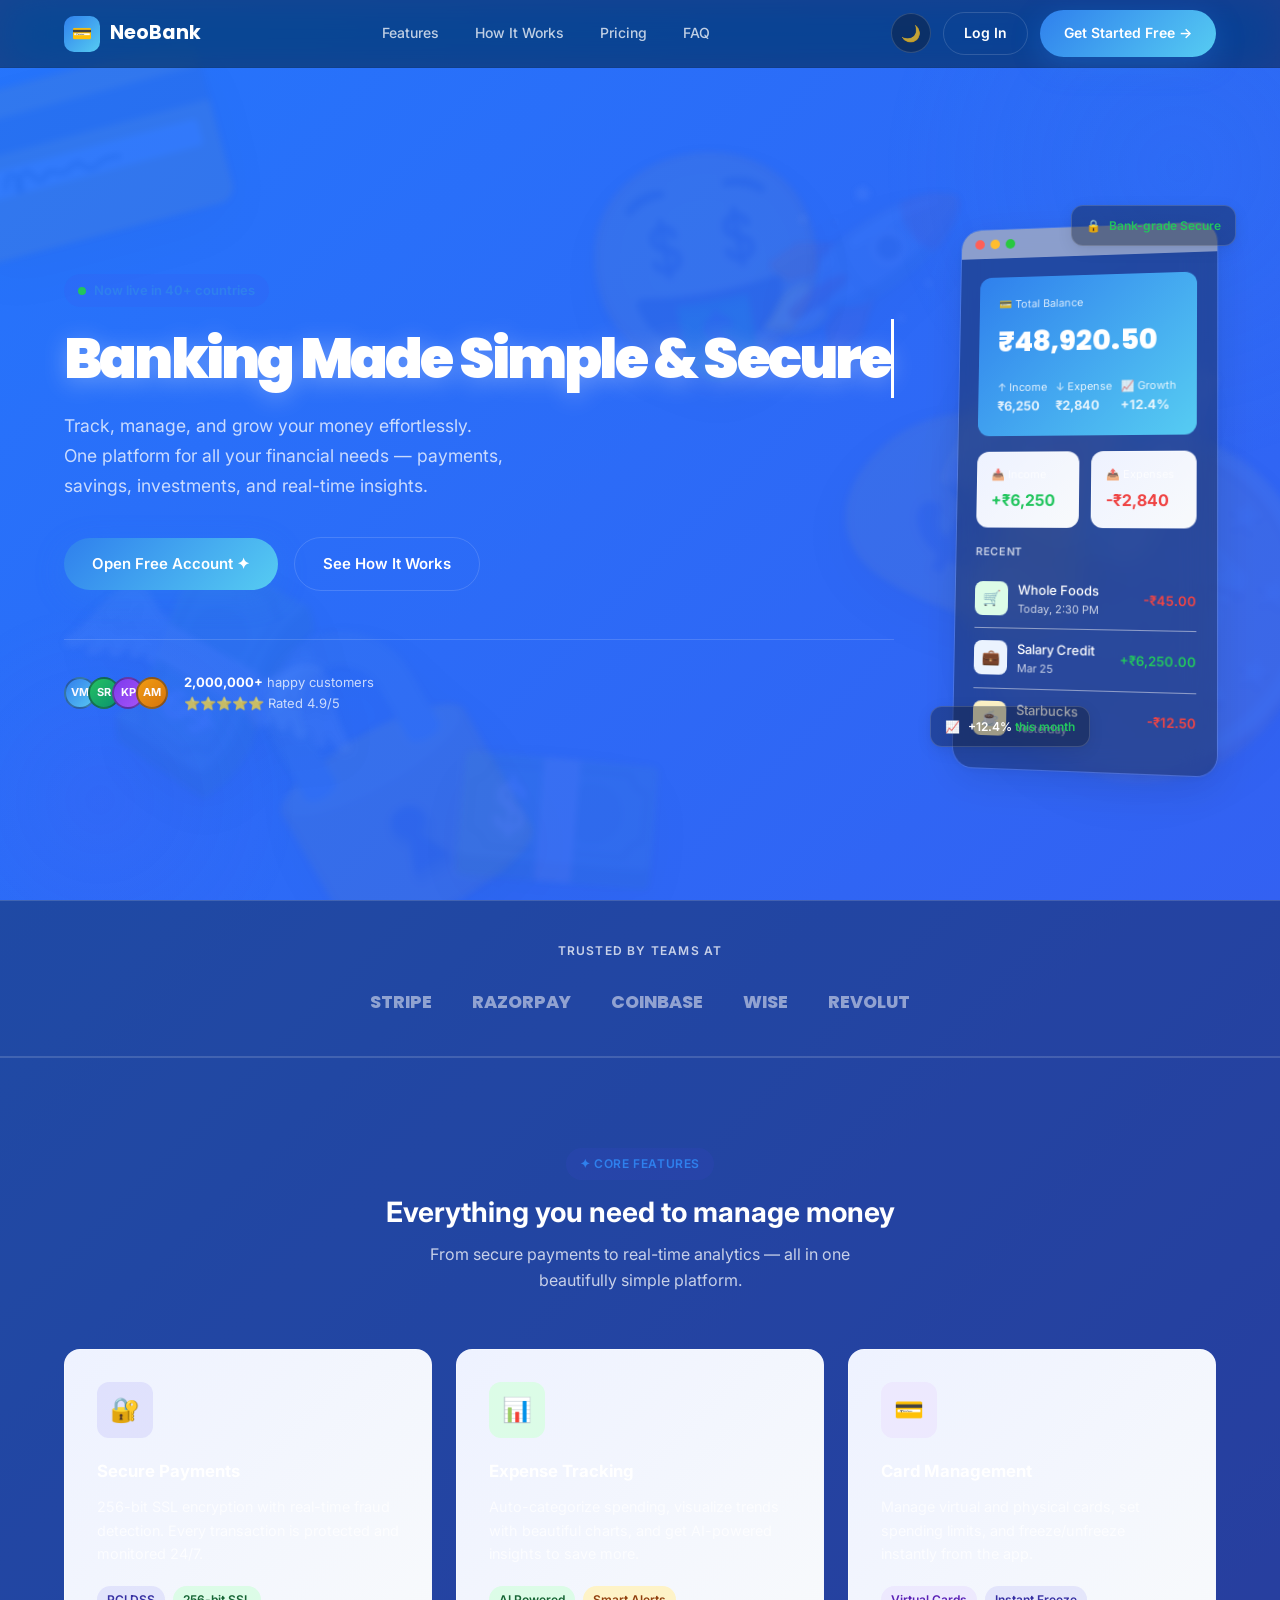
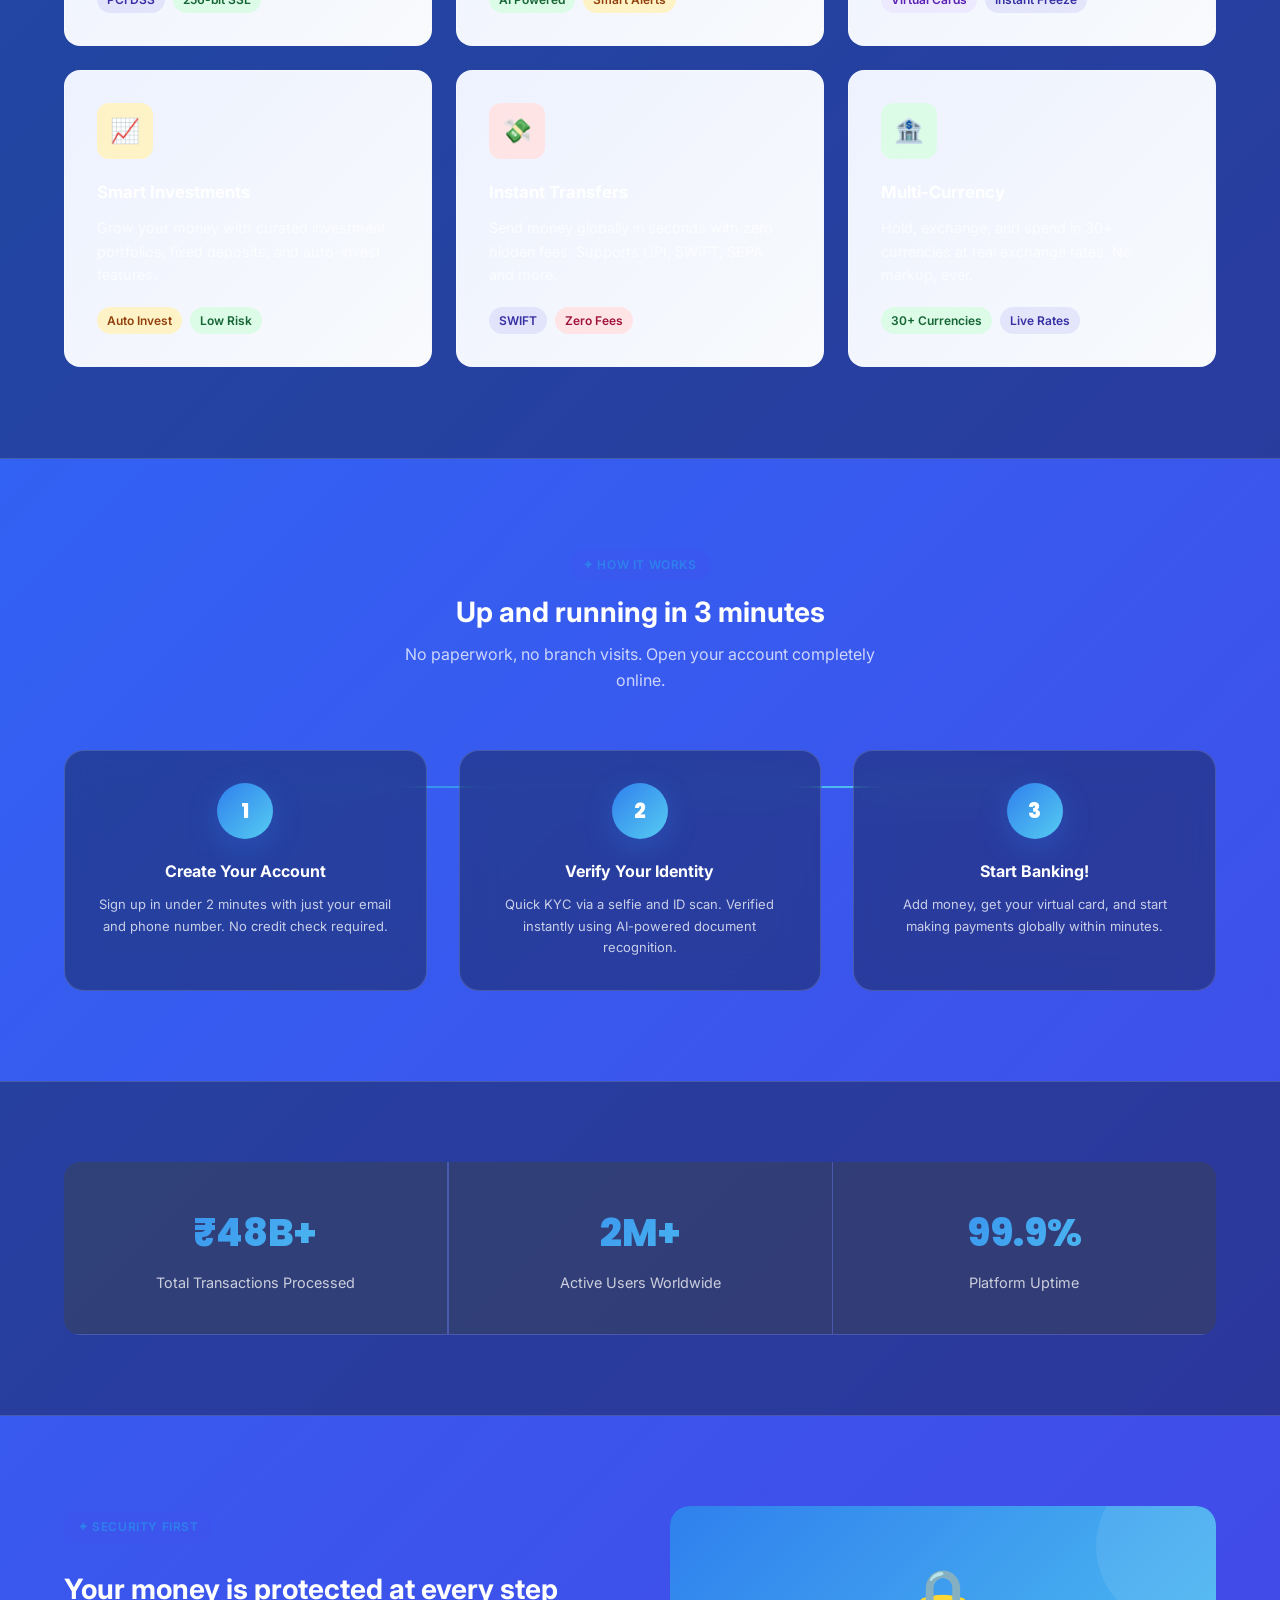
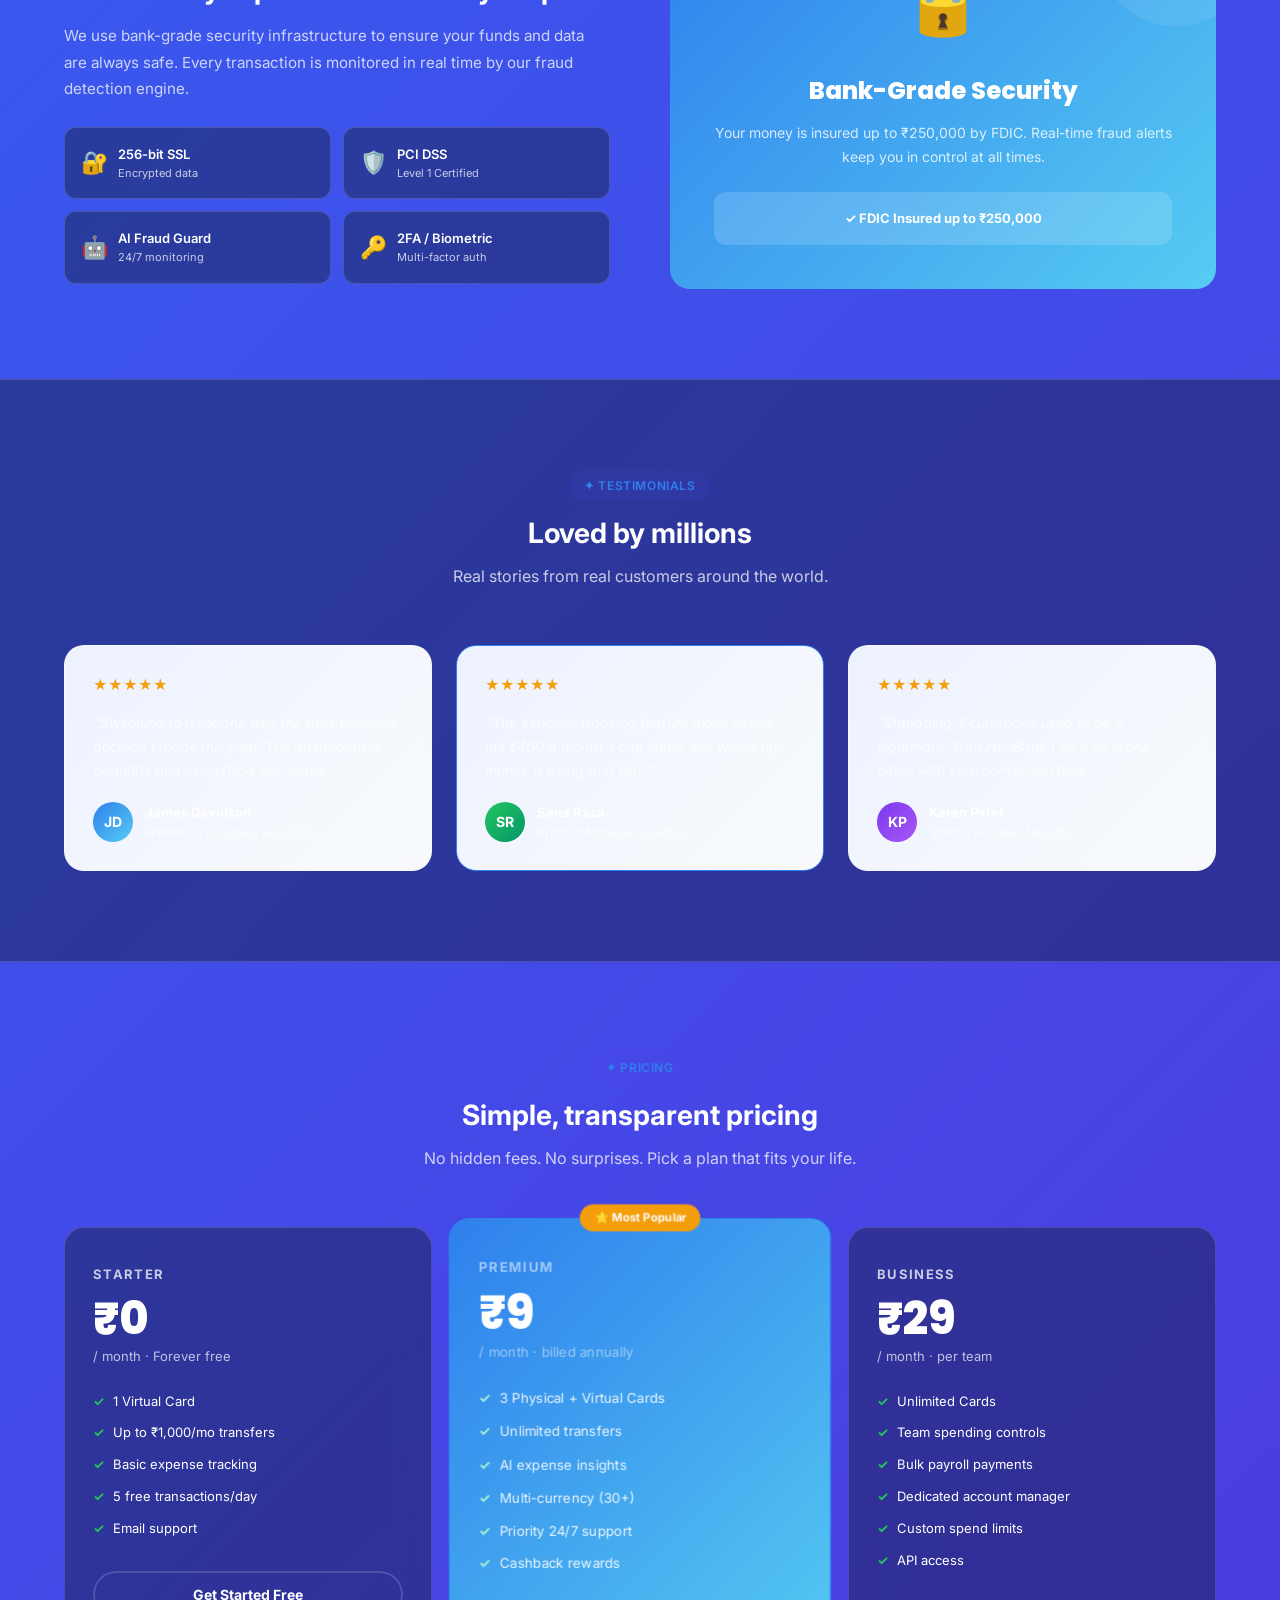
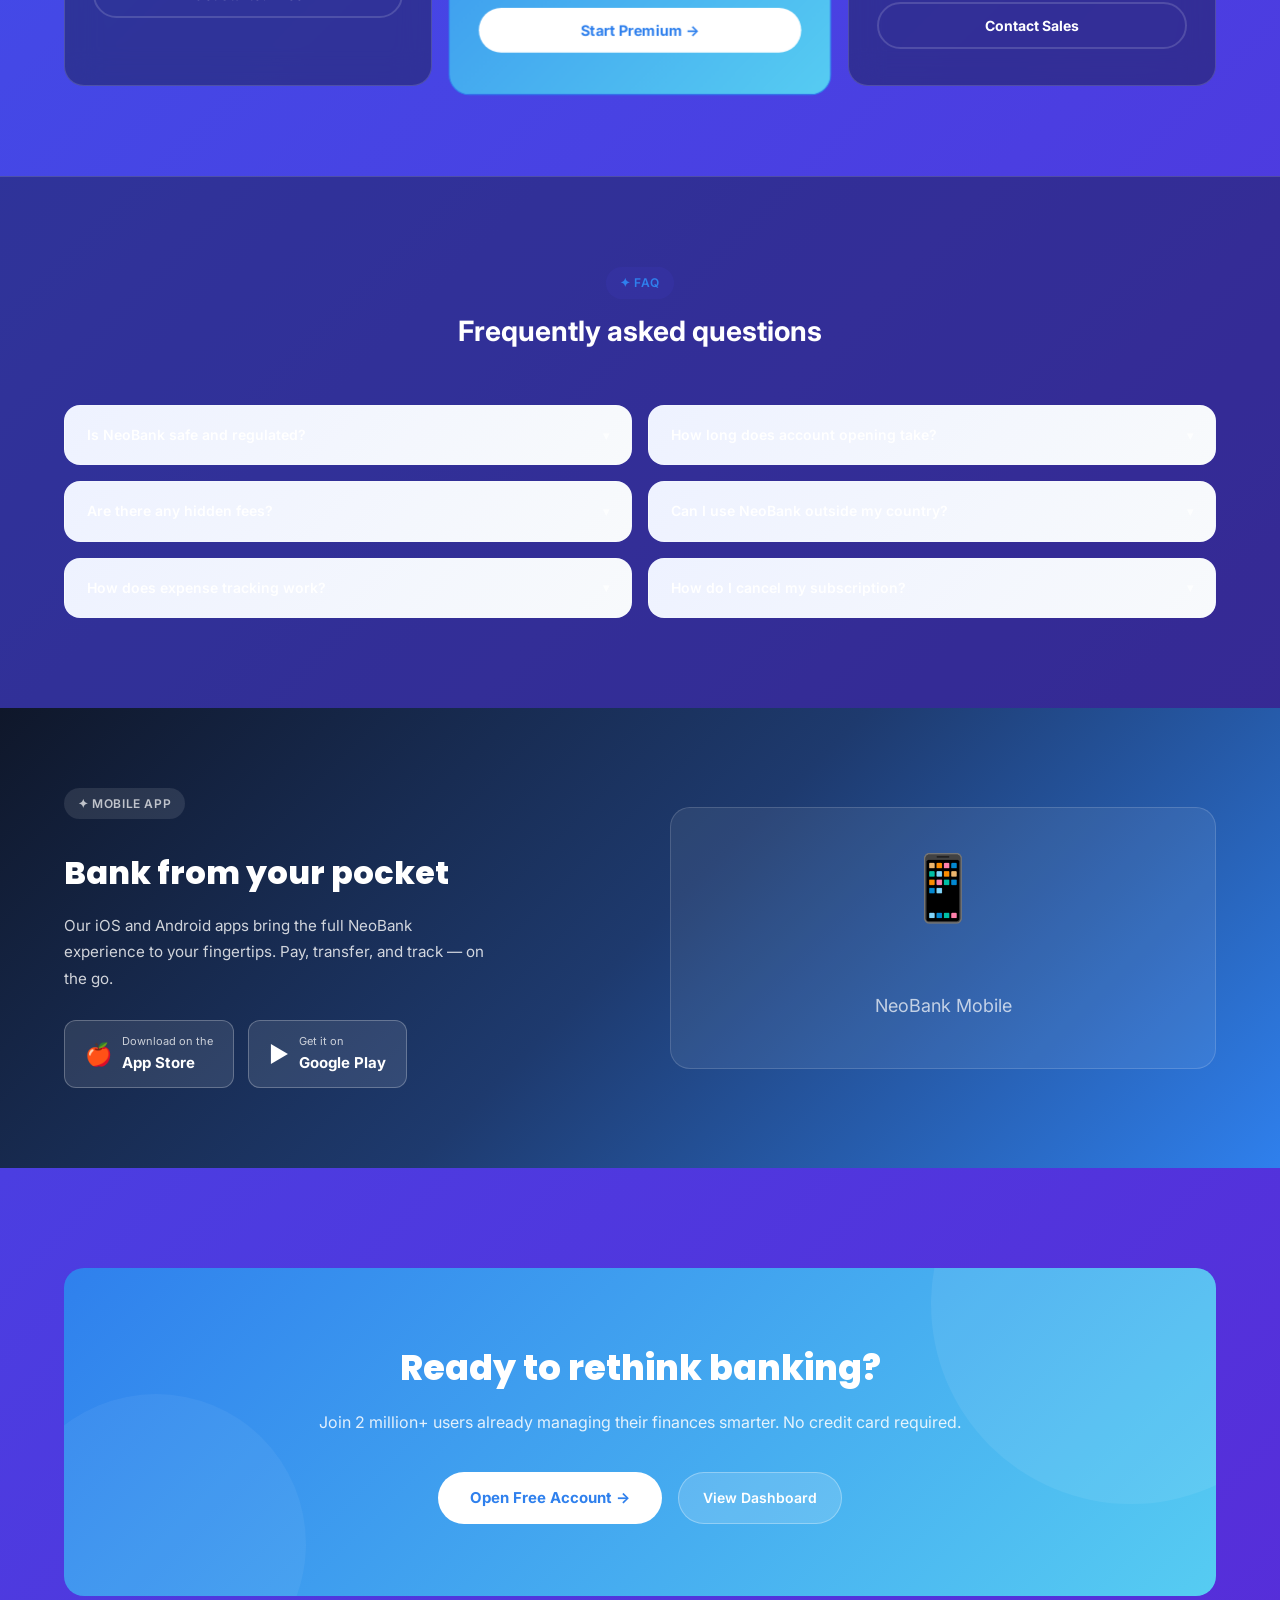
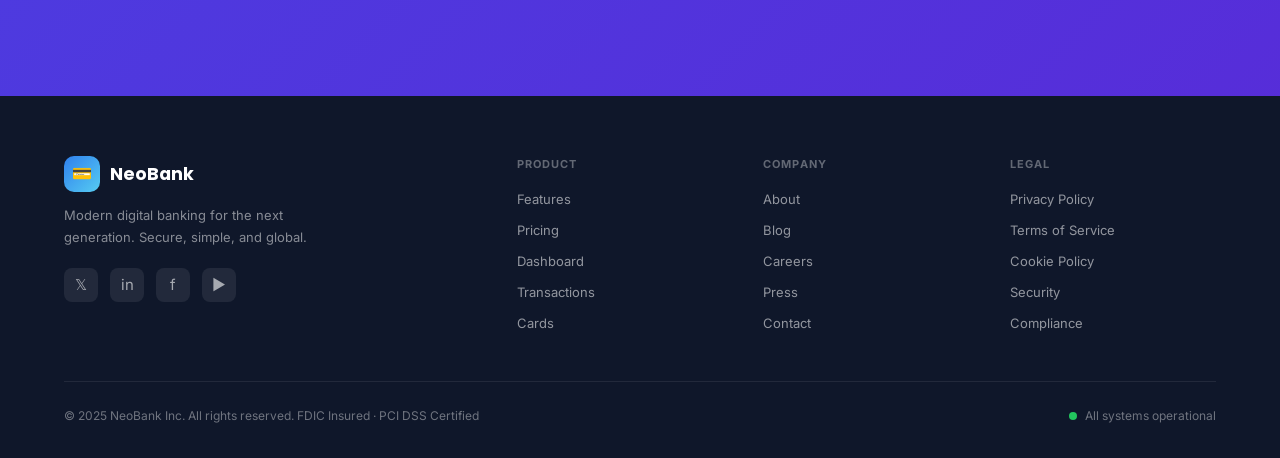
==== commit f873e91a: "style: Update texts to white and apply dark-glass for legibility over gradient" ====
--- a/index.html
+++ b/index.html
@@ -214,7 +214,7 @@
       <div class="hero-grid">
         <div class="hero-content animate-in">
           <div class="hero-eyebrow"><span class="live-dot"></span>Now live in 40+ countries</div>
-          <h1 class="hero-title heading-xl" style="color: var(--primary-dark); font-weight: 900; letter-spacing: -0.05em; text-shadow: 0 4px 24px rgba(47, 128, 237, 0.4);"><span class="typing">Banking Made Simple &amp; Secure</span></h1>
+          <h1 class="hero-title heading-xl" style="color: #FFFFFF; font-weight: 900; letter-spacing: -0.05em; text-shadow: 0 4px 24px rgba(255, 255, 255, 0.3);"><span class="typing">Banking Made Simple &amp; Secure</span></h1>
           <p class="hero-sub">Track, manage, and grow your money effortlessly. One platform for all your financial needs — payments, savings, investments, and real-time insights.</p>
           <div class="hero-actions">
             <a href="dashboard.html" class="btn btn-primary btn-glow" style="font-size:15px;padding:14px 28px;">Open Free Account ✦</a>
--- a/style.css
+++ b/style.css
@@ -20,12 +20,12 @@
   --orange:        #F59E0B;
 
   --bg: linear-gradient(135deg, #EEF2FF 0%, #F8FAFC 100%);
-  --bg-card: rgba(255, 255, 255, 0.65);
+  --bg-card: rgba(15, 23, 42, 0.4);
   --bg-sidebar:    #0F172A;
-  --text: #0F172A;
-  --text-muted:    #6B7280;
+  --text: #FFFFFF;
+  --text-muted: rgba(255, 255, 255, 0.75);
   --text-light:    #9CA3AF;
-  --border: rgba(229, 231, 235, 0.6);
+  --border: rgba(255, 255, 255, 0.15);
   --border-light: rgba(243, 244, 246, 0.5);
 
   --shadow-sm:     0 1px 3px rgba(0,0,0,0.06), 0 1px 2px rgba(0,0,0,0.04);
@@ -46,12 +46,12 @@
 /* ---- Dark Mode ---- */
 [data-theme="dark"] {
   --bg:           #0F172A;
-  --bg-card:      #1E293B;
+  --bg-card: rgba(15, 23, 42, 0.4);
   --bg-sidebar:   #020617;
   --text:         #F1F5F9;
   --text-muted:   #94A3B8;
   --text-light:   #64748B;
-  --border:       #334155;
+  --border: rgba(255, 255, 255, 0.15);
   --border-light: #1E293B;
   --shadow-sm:    0 1px 3px rgba(0,0,0,0.3);
   --shadow-md:    0 4px 16px rgba(0,0,0,0.4);
@@ -1137,7 +1137,7 @@
 
 /* Sticky Navbar Blur Enhancement */
 .navbar {
-  background: rgba(255, 255, 255, 0.7) !important;
+  background: rgba(15, 23, 42, 0.5) !important;
   backdrop-filter: blur(24px) saturate(180%) !important;
   -webkit-backdrop-filter: blur(24px) saturate(180%) !important;
   border-bottom: 1px solid rgba(0,0,0,0.05);
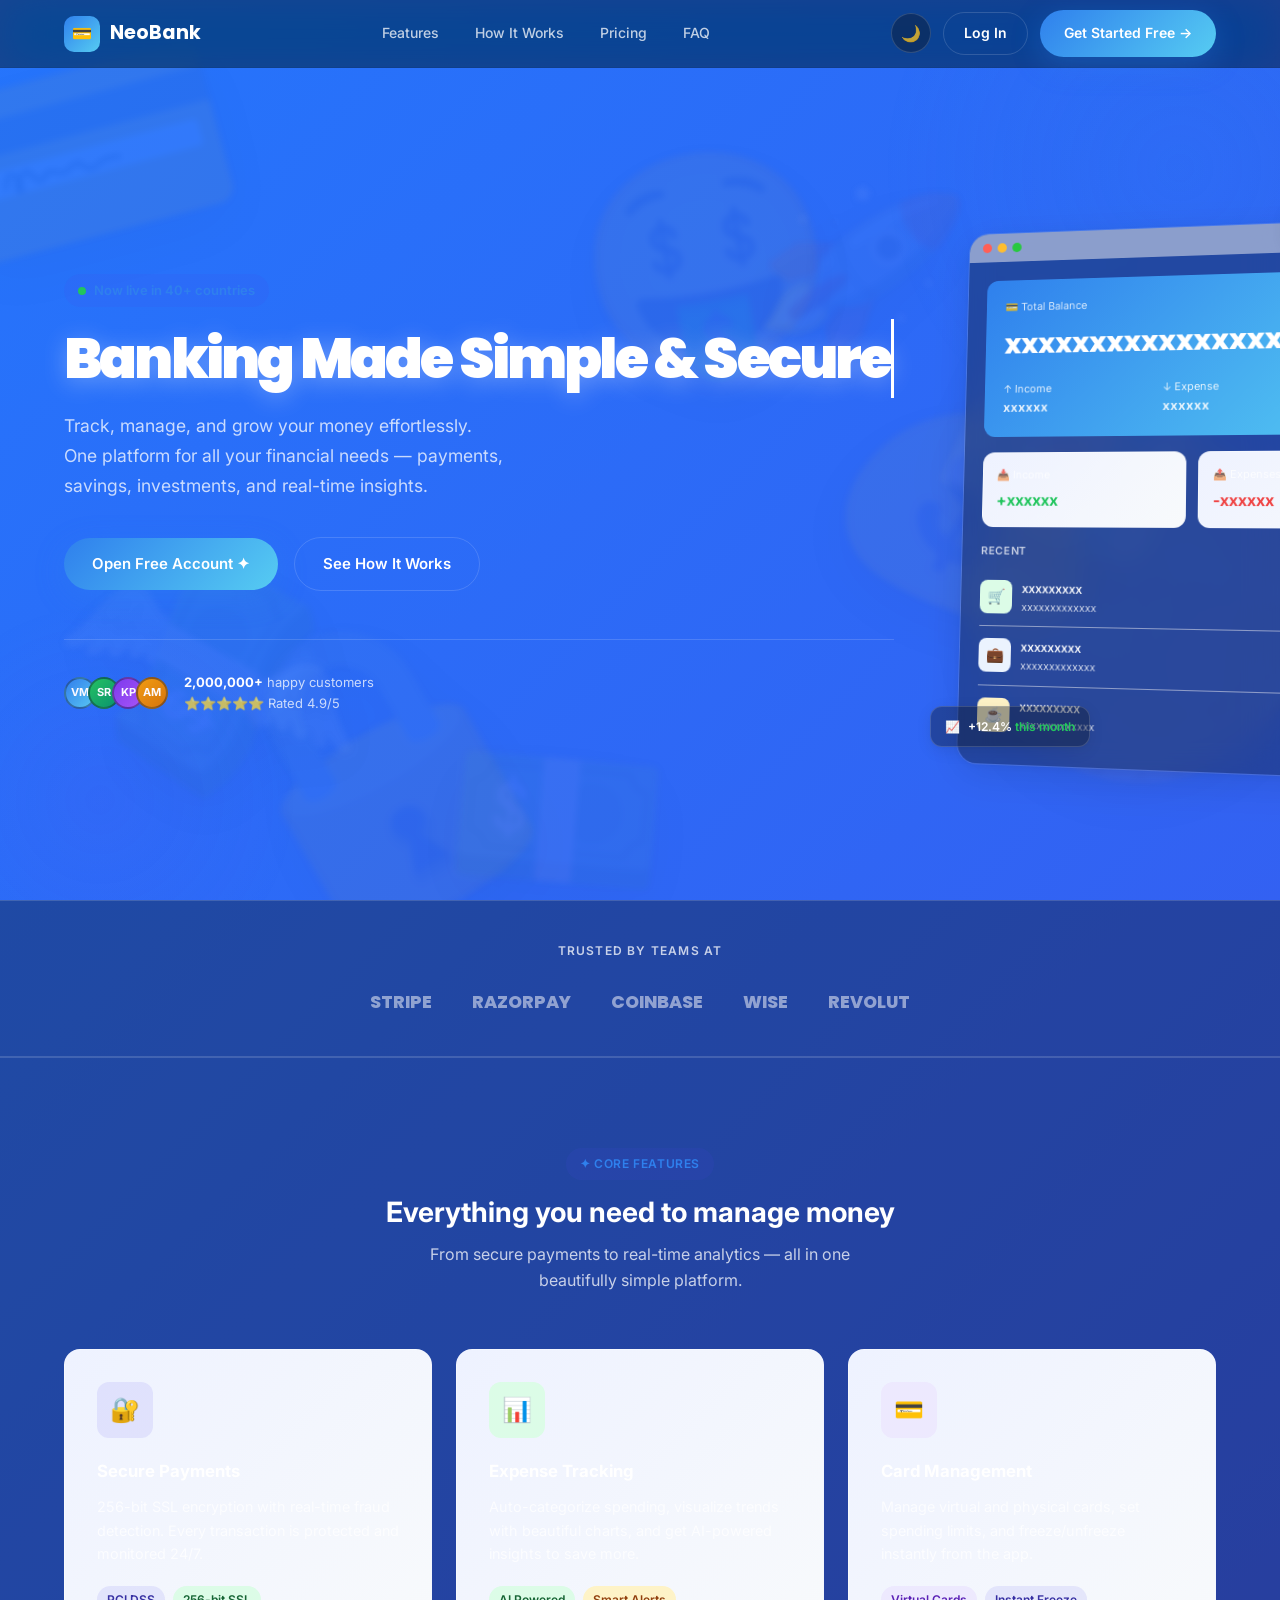
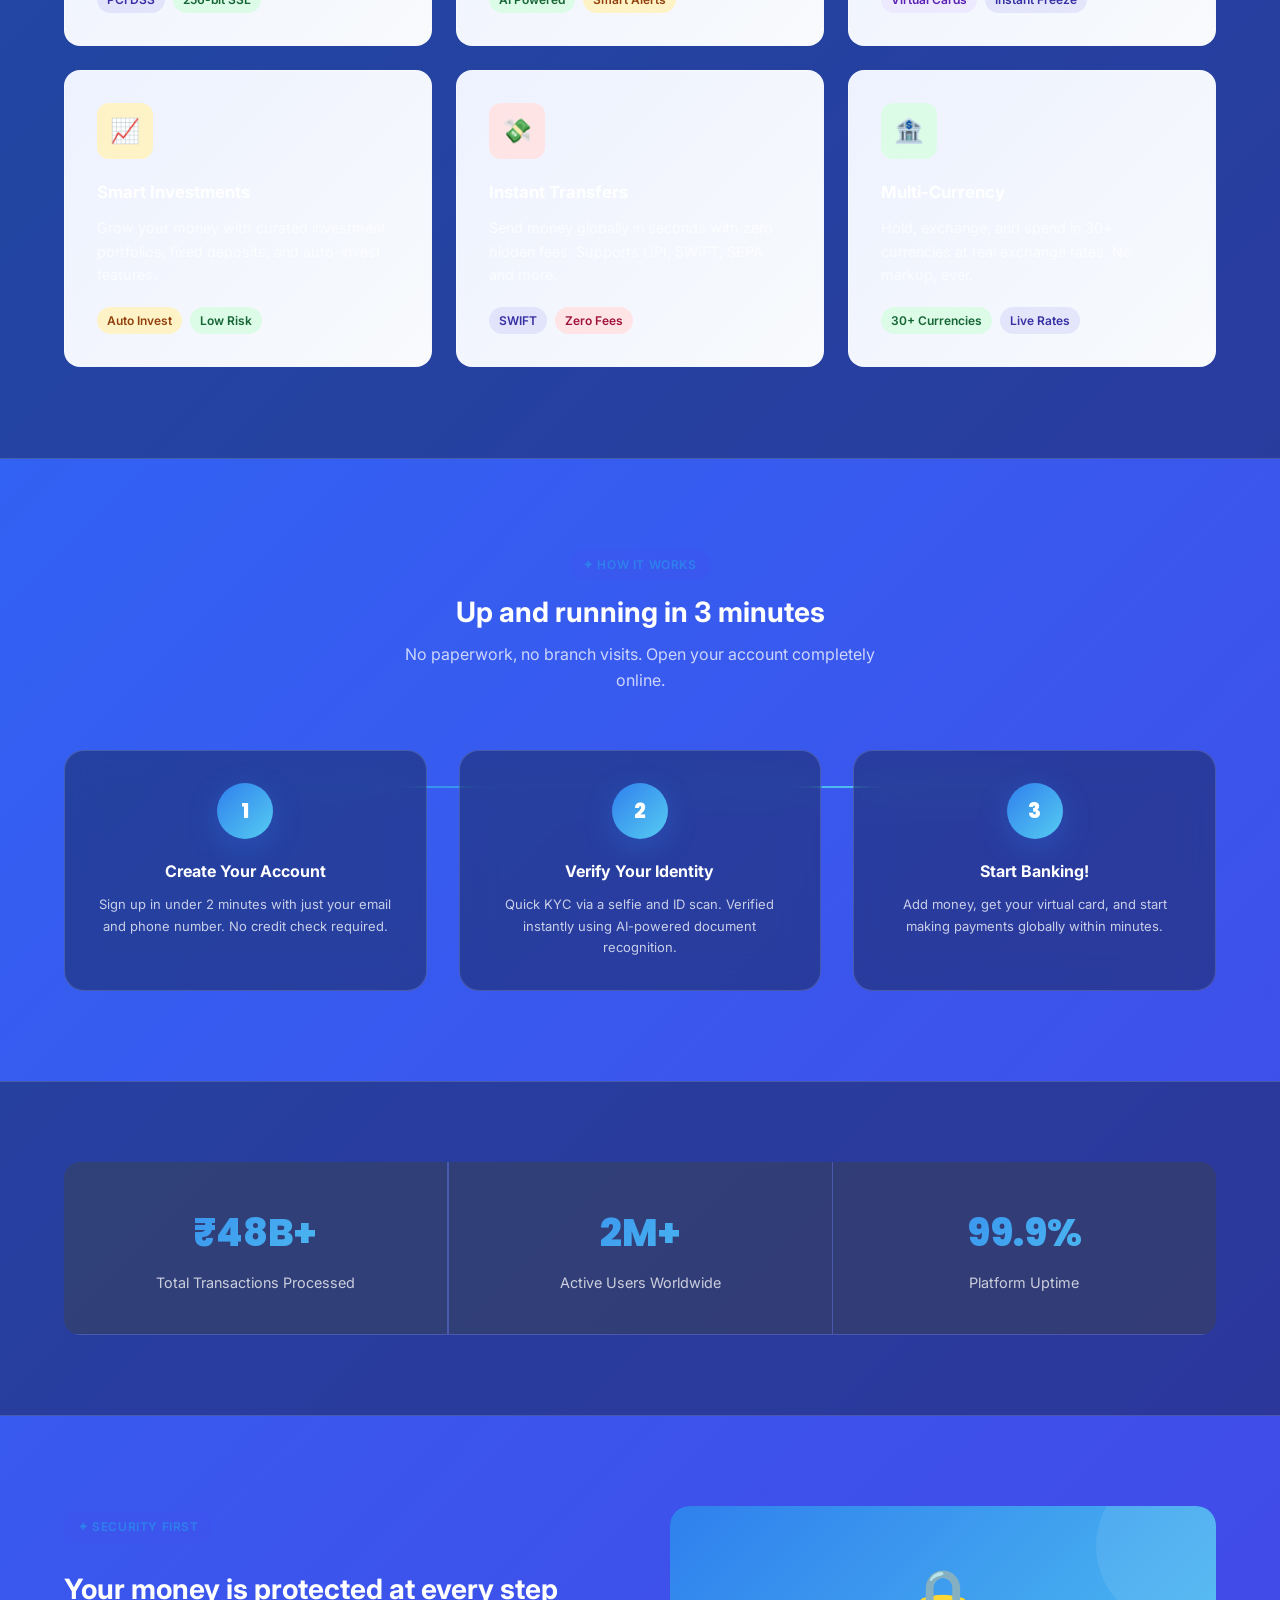
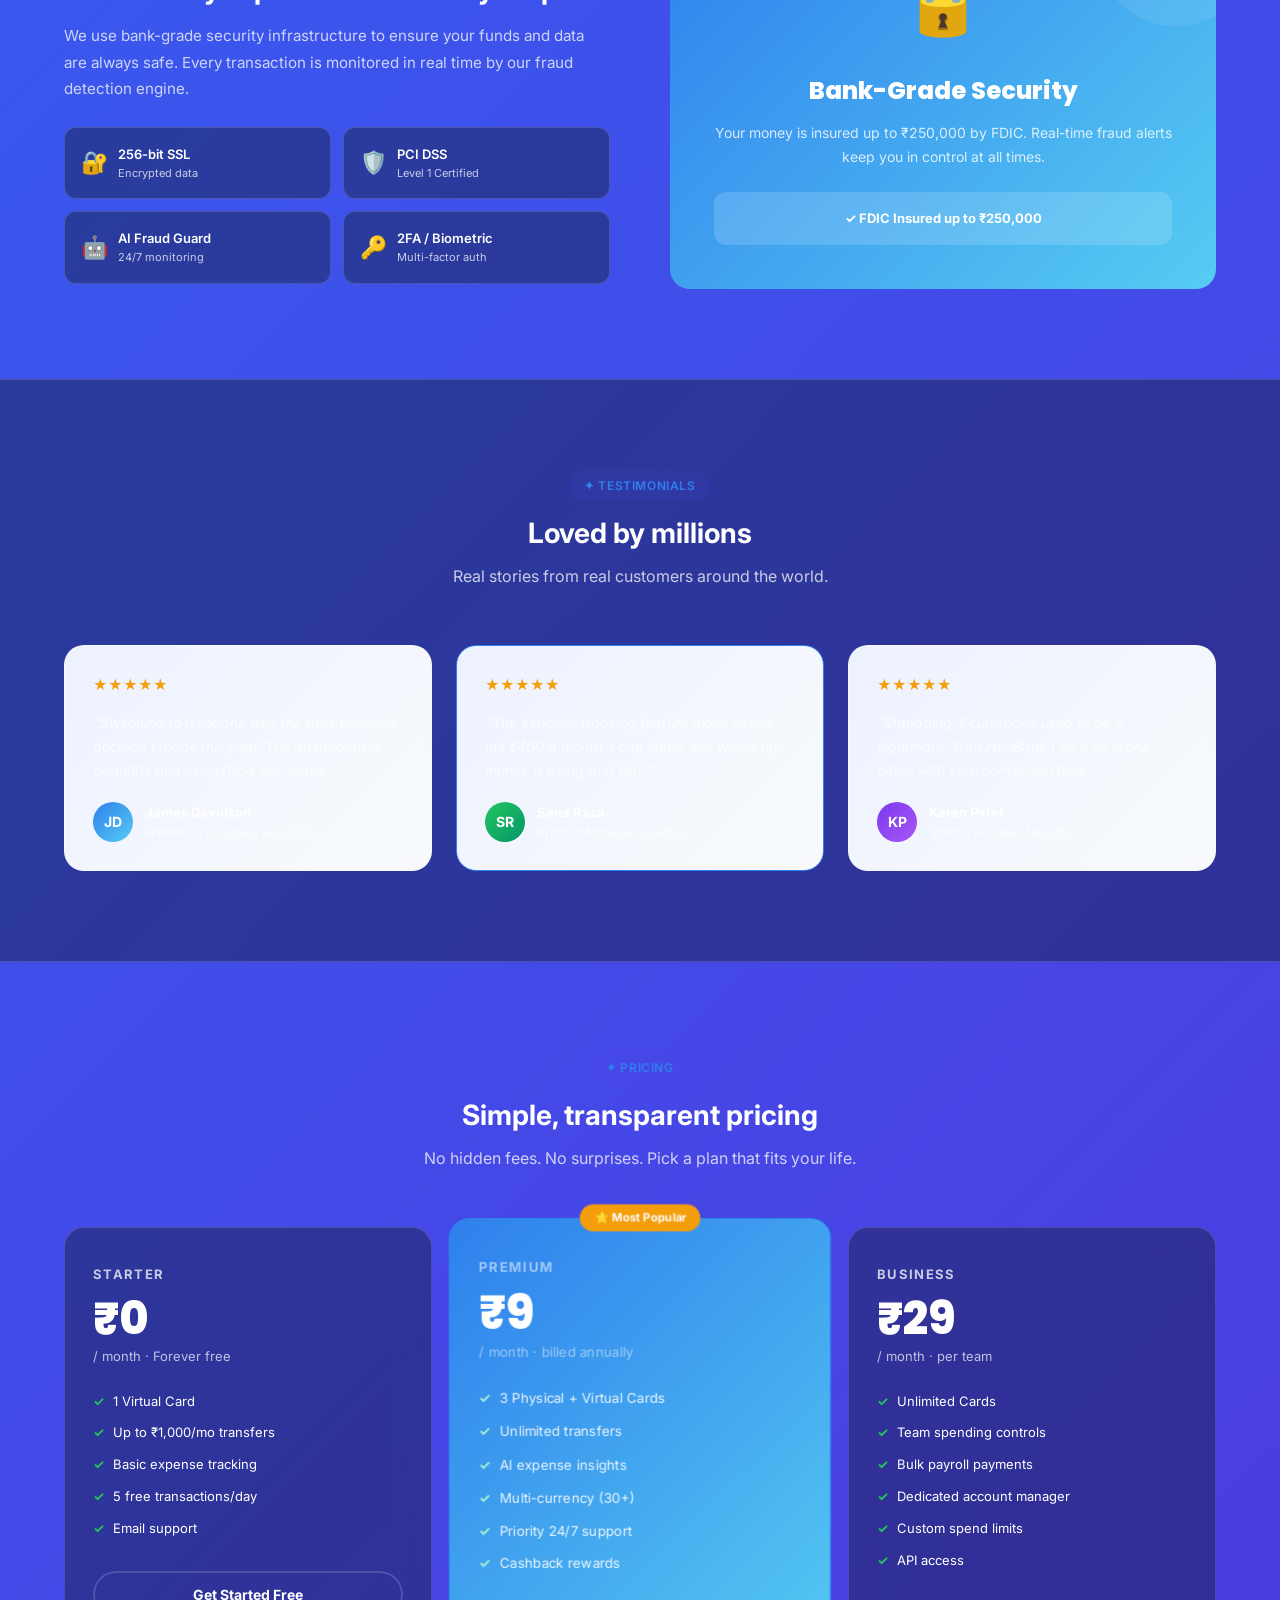
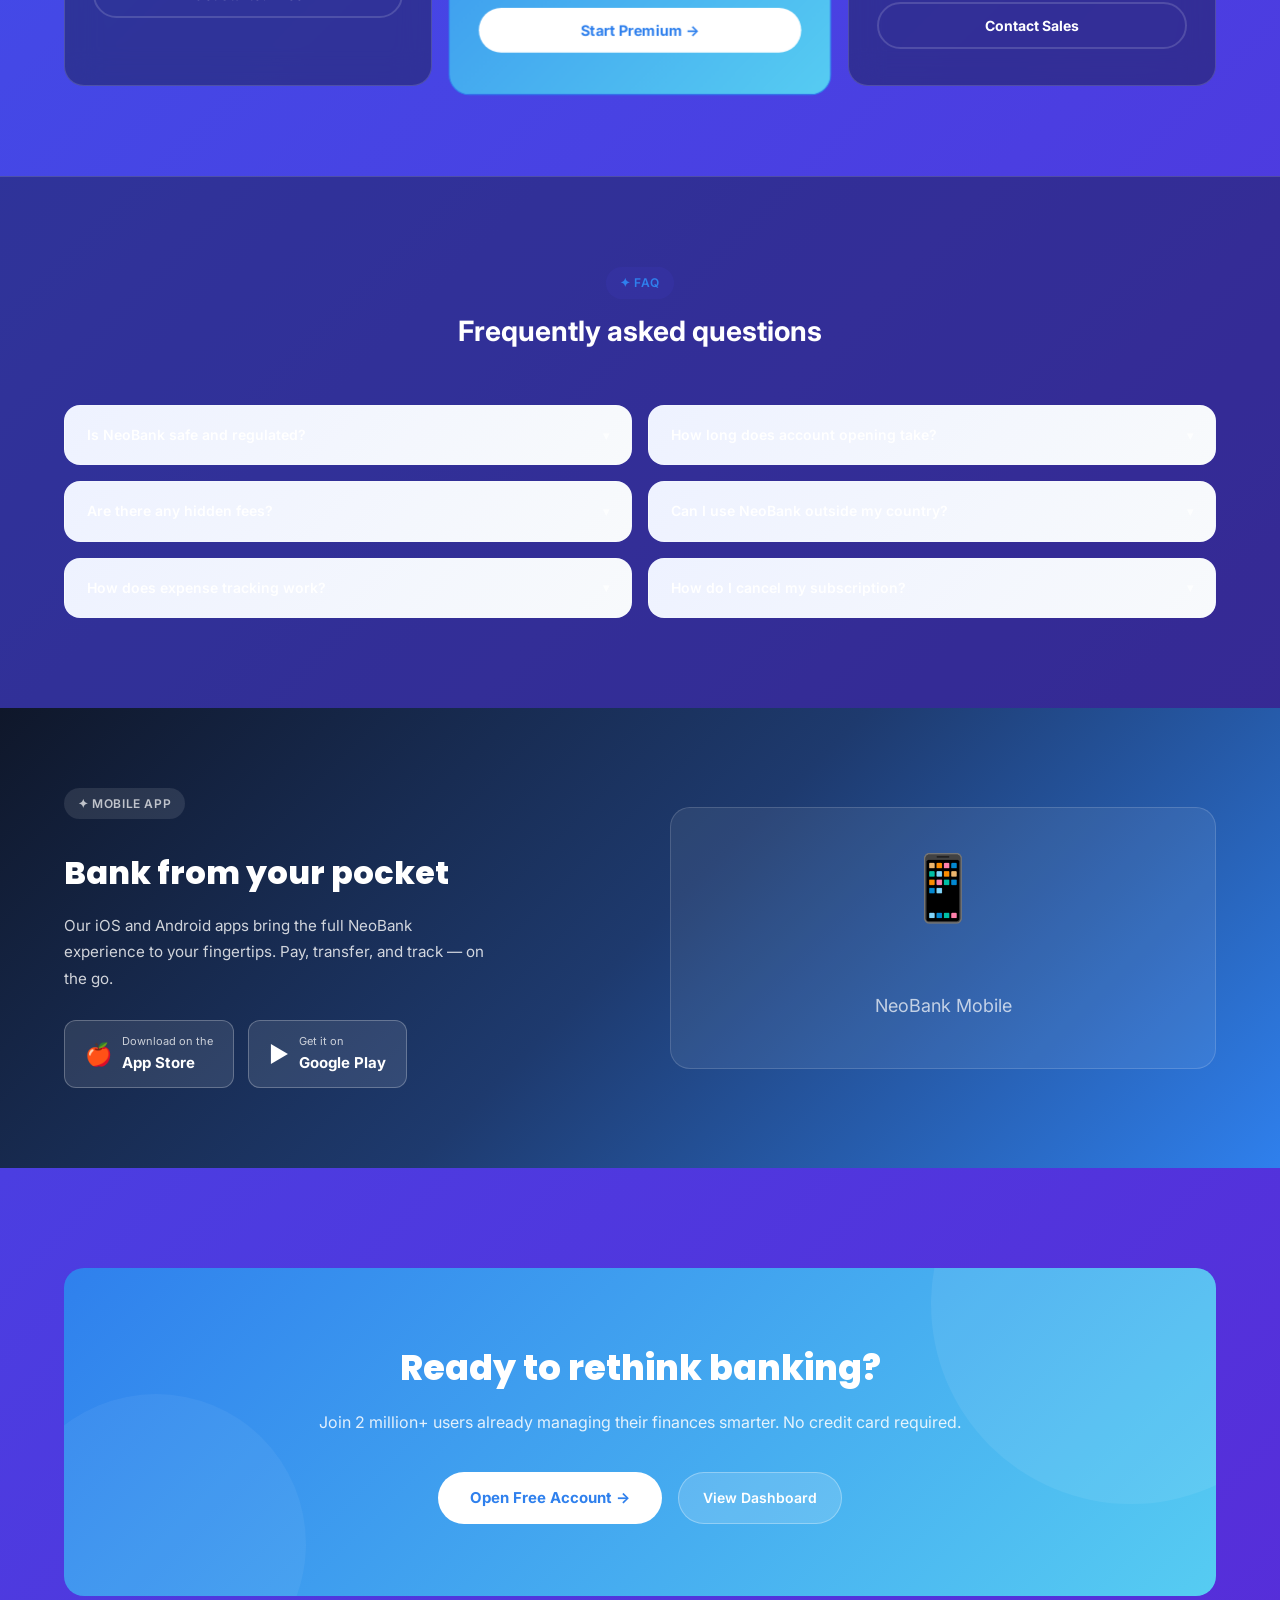
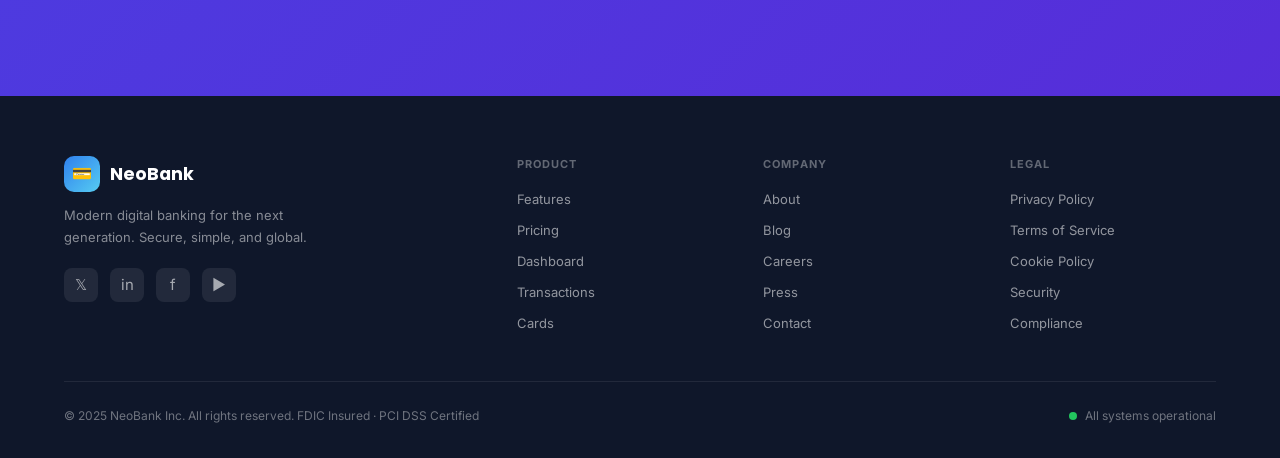
==== commit 22e25f6f: "style: Mask data in hero floating window" ====
--- a/index.html
+++ b/index.html
@@ -243,29 +243,29 @@
             <div class="mockup-body">
               <div class="mini-balance-card">
                 <div class="mini-balance-label">💳 Total Balance</div>
-                <div class="mini-balance-amount">₹48,920.50</div>
+                <div class="mini-balance-amount">xxxxxxxxxxxxxxxxxxxxxx</div>
                 <div class="mini-balance-row">
-                  <div class="mini-balance-stat">↑ Income<br><strong>₹6,250</strong></div>
-                  <div class="mini-balance-stat">↓ Expense<br><strong>₹2,840</strong></div>
-                  <div class="mini-balance-stat">📈 Growth<br><strong>+12.4%</strong></div>
+                  <div class="mini-balance-stat">↑ Income<br><strong>xxxxxx</strong></div>
+                  <div class="mini-balance-stat">↓ Expense<br><strong>xxxxxx</strong></div>
+                  <div class="mini-balance-stat">📈 Growth<br><strong>xxxx</strong></div>
                 </div>
               </div>
               <div class="mini-stats">
-                <div class="mini-stat-card"><div class="mini-stat-label">📥 Income</div><div class="mini-stat-value green">+₹6,250</div></div>
-                <div class="mini-stat-card"><div class="mini-stat-label">📤 Expenses</div><div class="mini-stat-value red">-₹2,840</div></div>
+                <div class="mini-stat-card"><div class="mini-stat-label">📥 Income</div><div class="mini-stat-value green">+xxxxxx</div></div>
+                <div class="mini-stat-card"><div class="mini-stat-label">📤 Expenses</div><div class="mini-stat-value red">-xxxxxx</div></div>
               </div>
               <div style="font-size:11px;font-weight:600;color:var(--text-muted);margin-bottom:8px;text-transform:uppercase;letter-spacing:.06em">Recent</div>
               <div class="mini-txn">
-                <div class="mini-txn-left"><div class="mini-txn-icon" style="background:#DCFCE7">🛒</div><div><div class="mini-txn-name">Whole Foods</div><div class="mini-txn-date">Today, 2:30 PM</div></div></div>
-                <div class="mini-txn-amount" style="color:var(--red)">-₹45.00</div>
+                <div class="mini-txn-left"><div class="mini-txn-icon" style="background:#DCFCE7">🛒</div><div><div class="mini-txn-name">xxxxxxxxx</div><div class="mini-txn-date">xxxxxxxxxxxxx</div></div></div>
+                <div class="mini-txn-amount" style="color:var(--red)">-xxxxx</div>
               </div>
               <div class="mini-txn">
-                <div class="mini-txn-left"><div class="mini-txn-icon" style="background:#EBF3FE">💼</div><div><div class="mini-txn-name">Salary Credit</div><div class="mini-txn-date">Mar 25</div></div></div>
-                <div class="mini-txn-amount" style="color:var(--green)">+₹6,250.00</div>
+                <div class="mini-txn-left"><div class="mini-txn-icon" style="background:#EBF3FE">💼</div><div><div class="mini-txn-name">xxxxxxxxx</div><div class="mini-txn-date">xxxxxxxxxxxxx</div></div></div>
+                <div class="mini-txn-amount" style="color:var(--green)">+xxxxxx</div>
               </div>
               <div class="mini-txn">
-                <div class="mini-txn-left"><div class="mini-txn-icon" style="background:#FEF3C7">☕</div><div><div class="mini-txn-name">Starbucks</div><div class="mini-txn-date">Yesterday</div></div></div>
-                <div class="mini-txn-amount" style="color:var(--red)">-₹12.50</div>
+                <div class="mini-txn-left"><div class="mini-txn-icon" style="background:#FEF3C7">☕</div><div><div class="mini-txn-name">xxxxxxxxx</div><div class="mini-txn-date">xxxxxxxxxxxxx</div></div></div>
+                <div class="mini-txn-amount" style="color:var(--red)">-xxxxx</div>
               </div>
             </div>
           </div>
